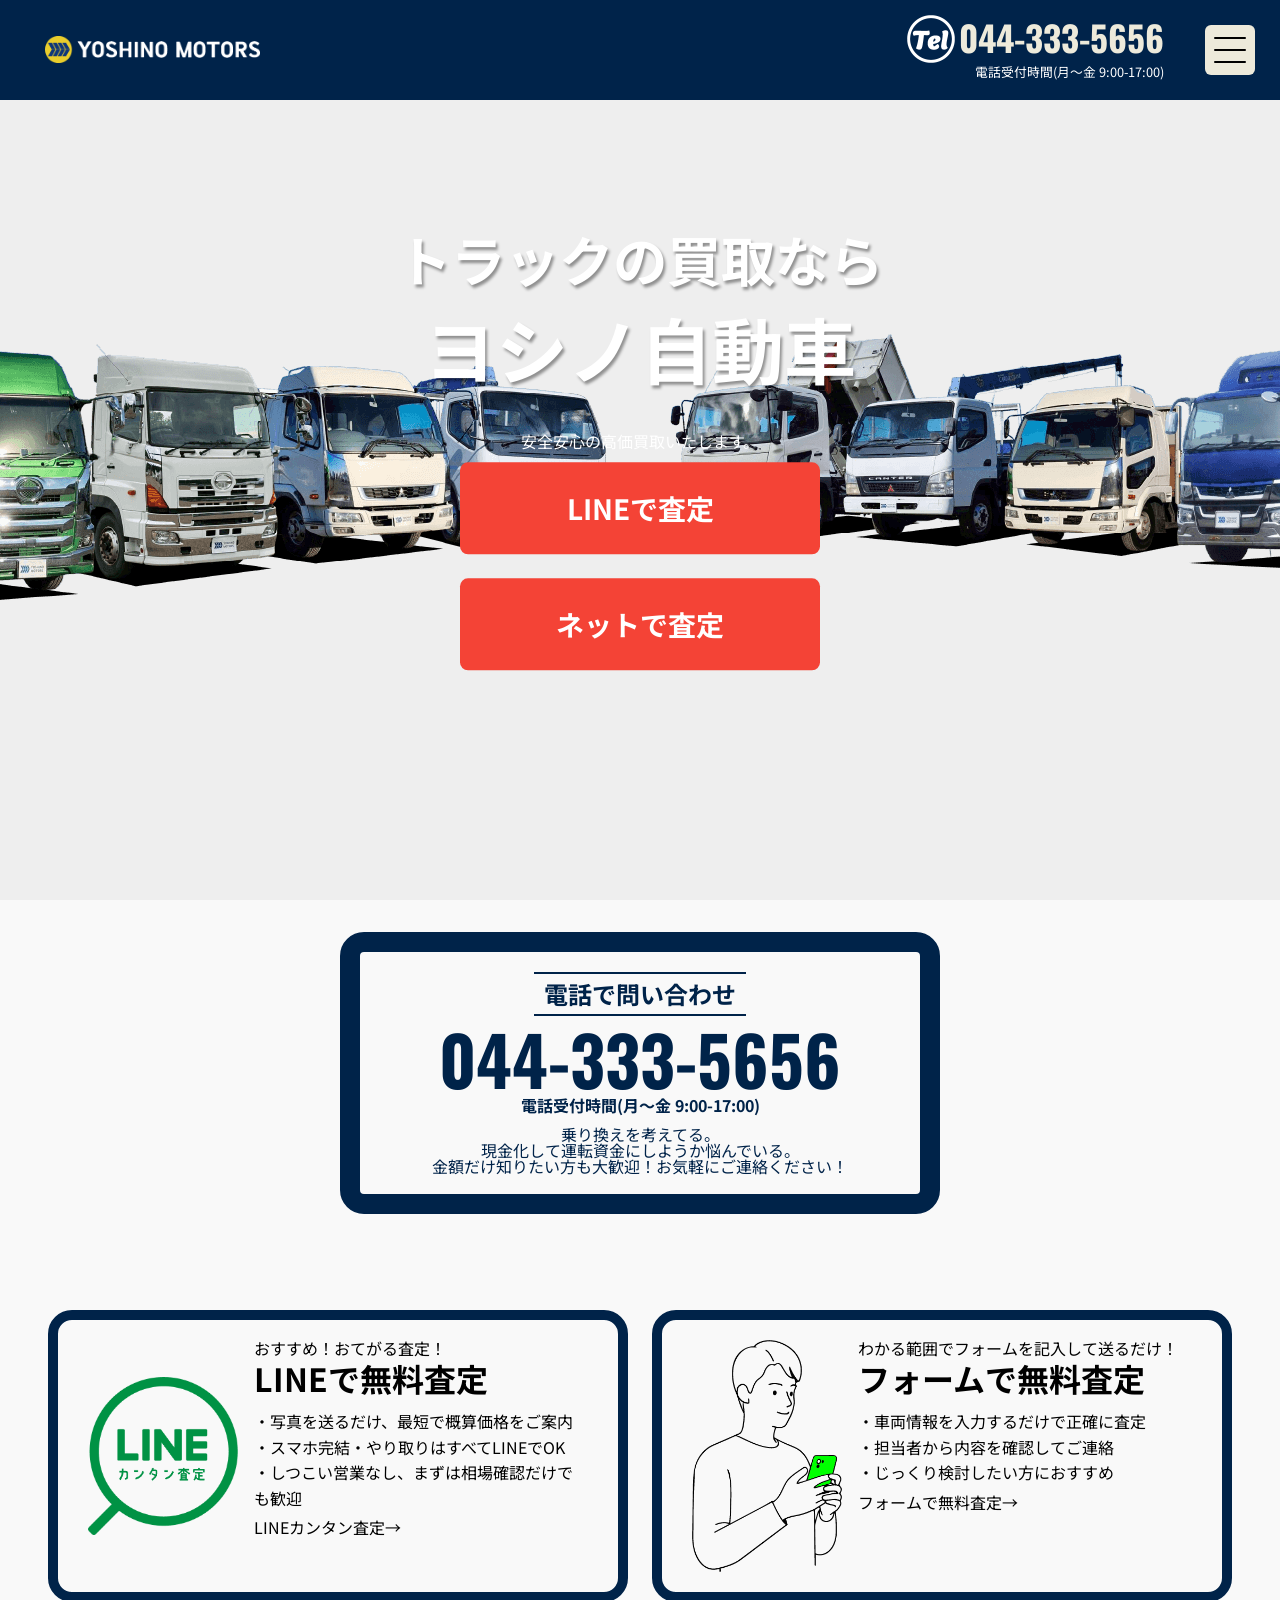
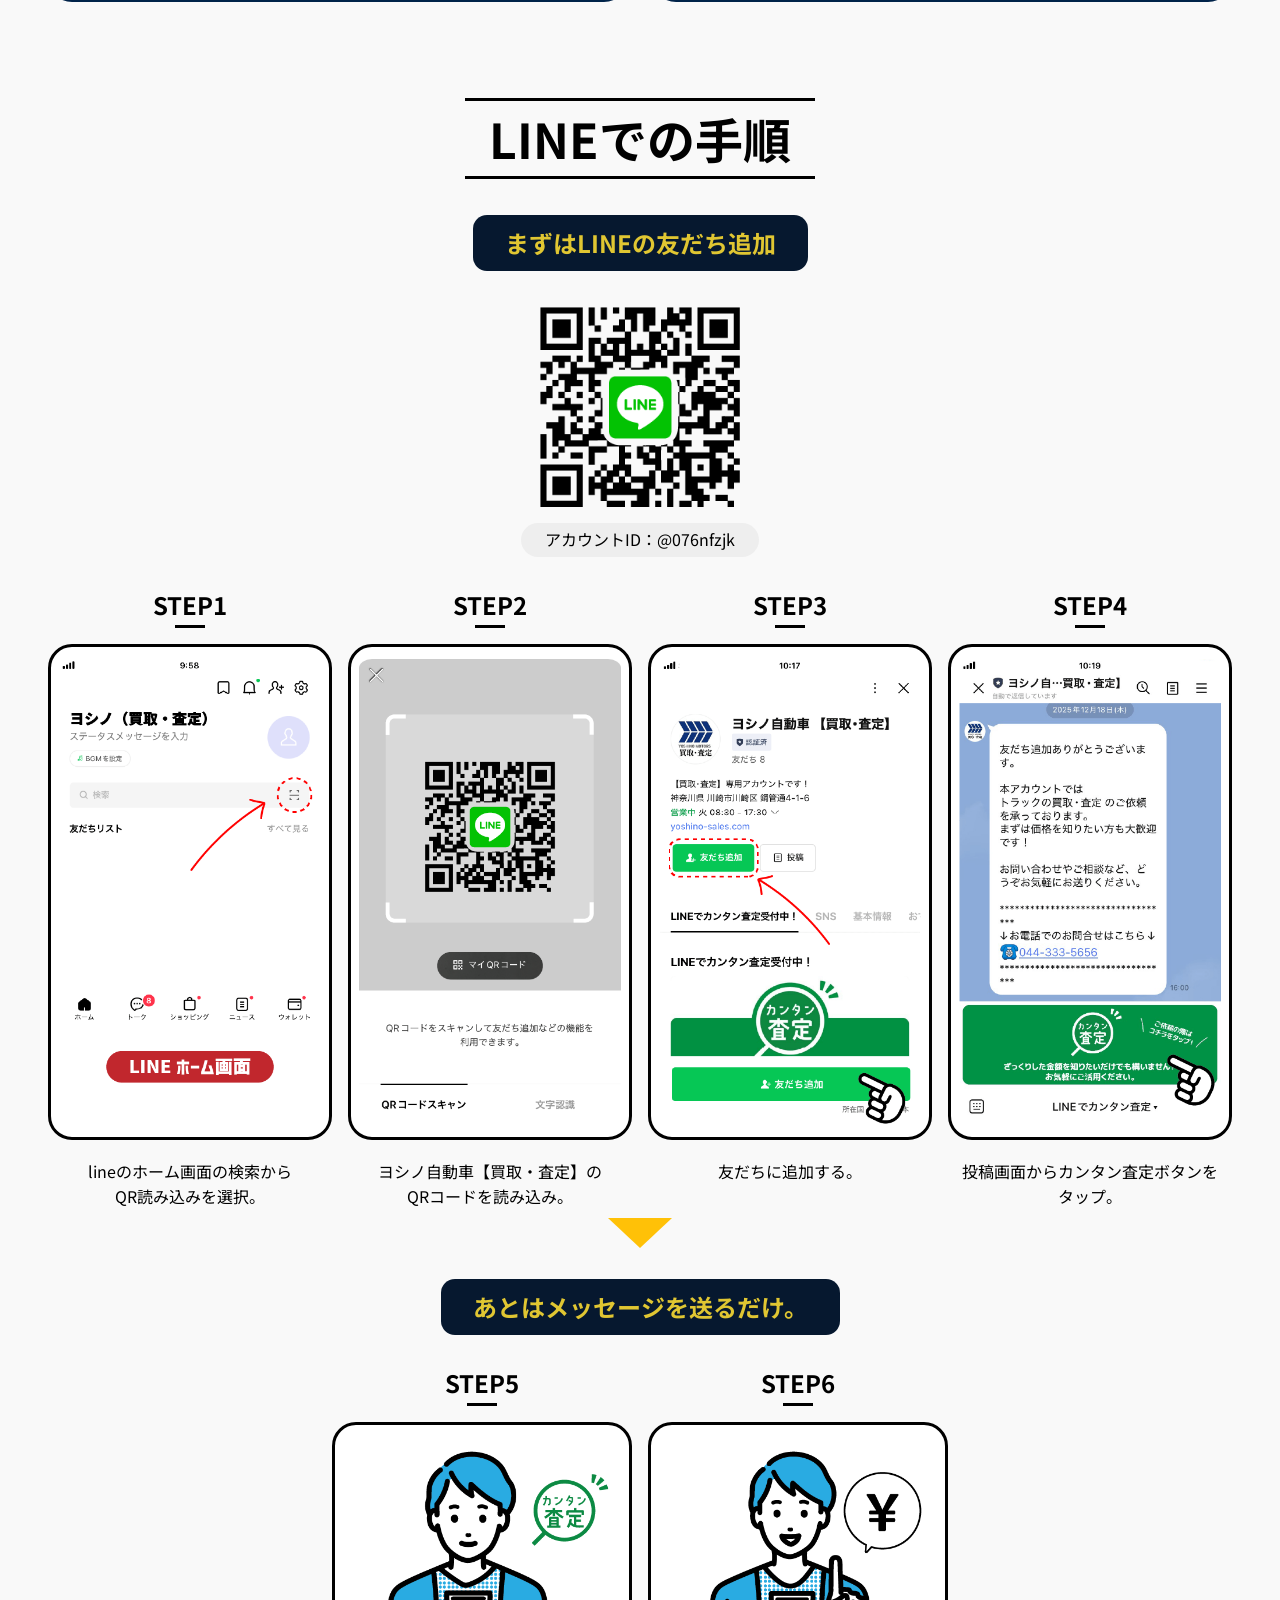
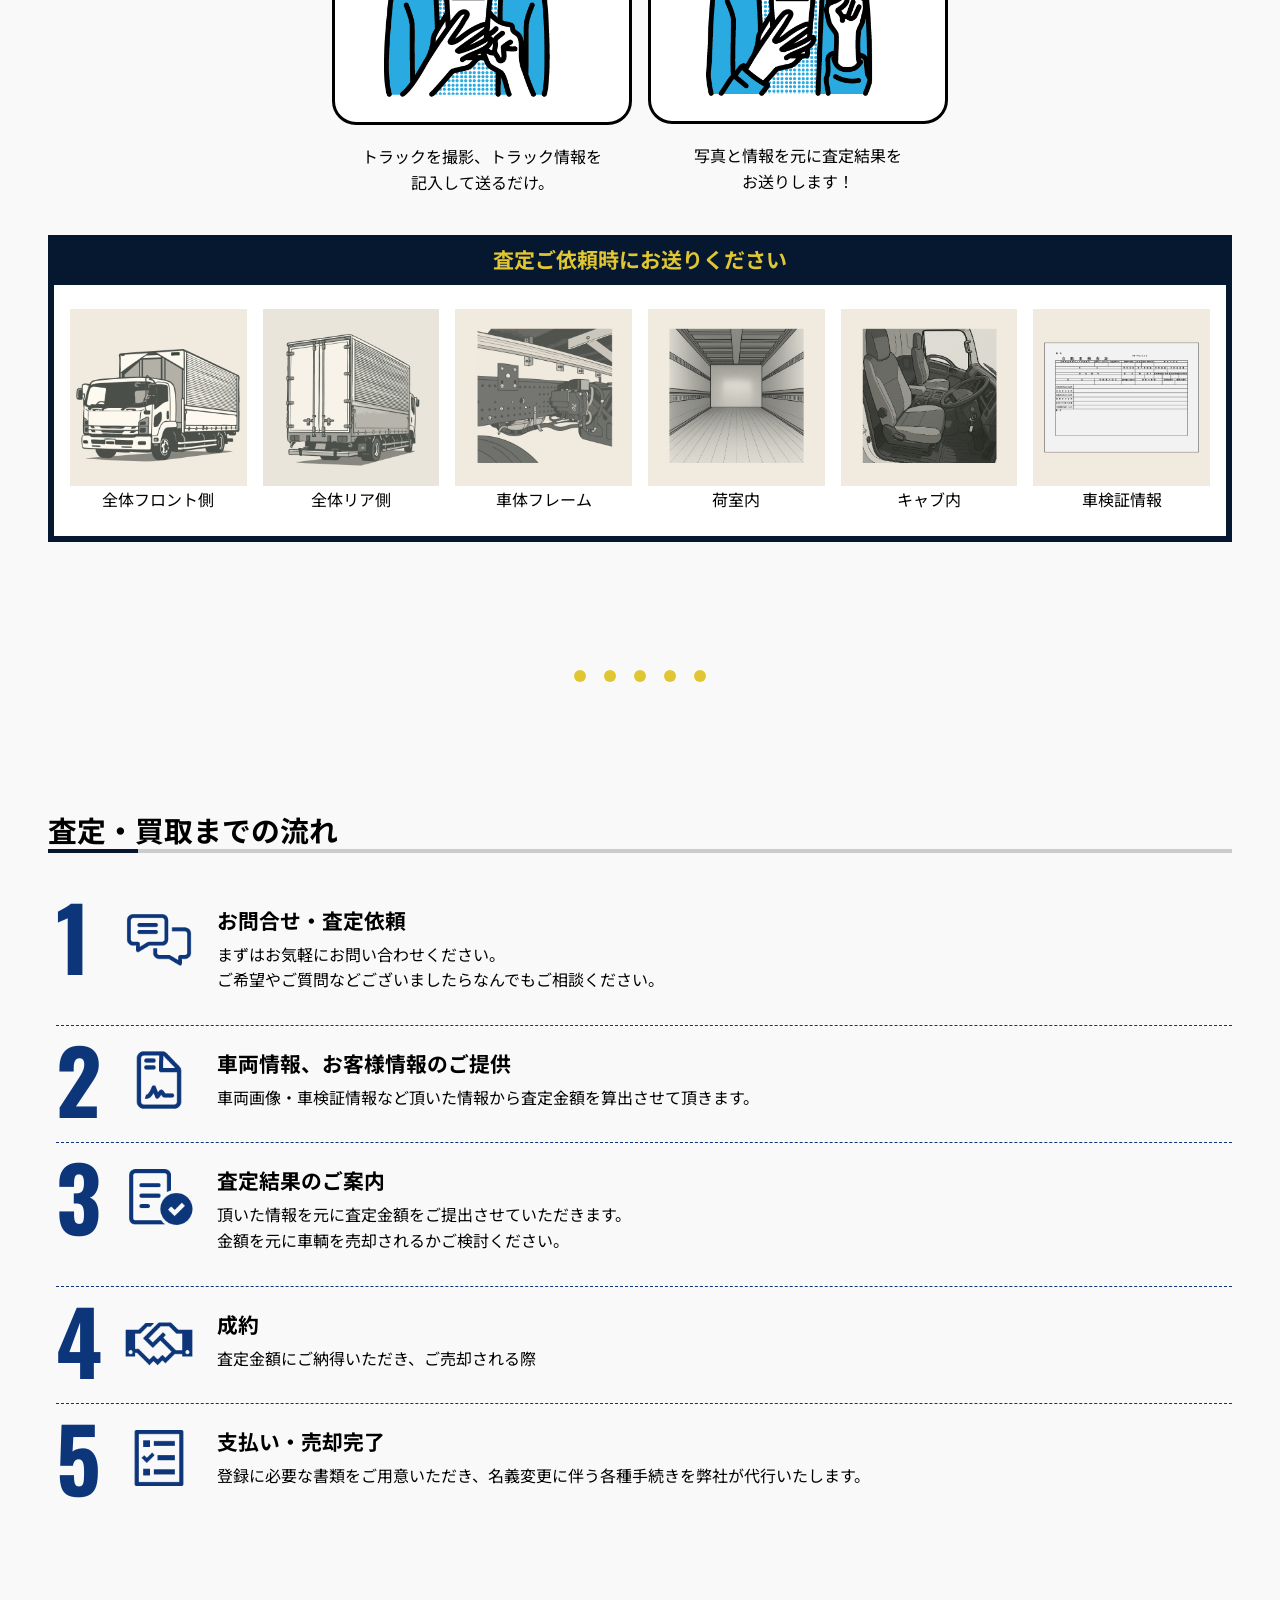
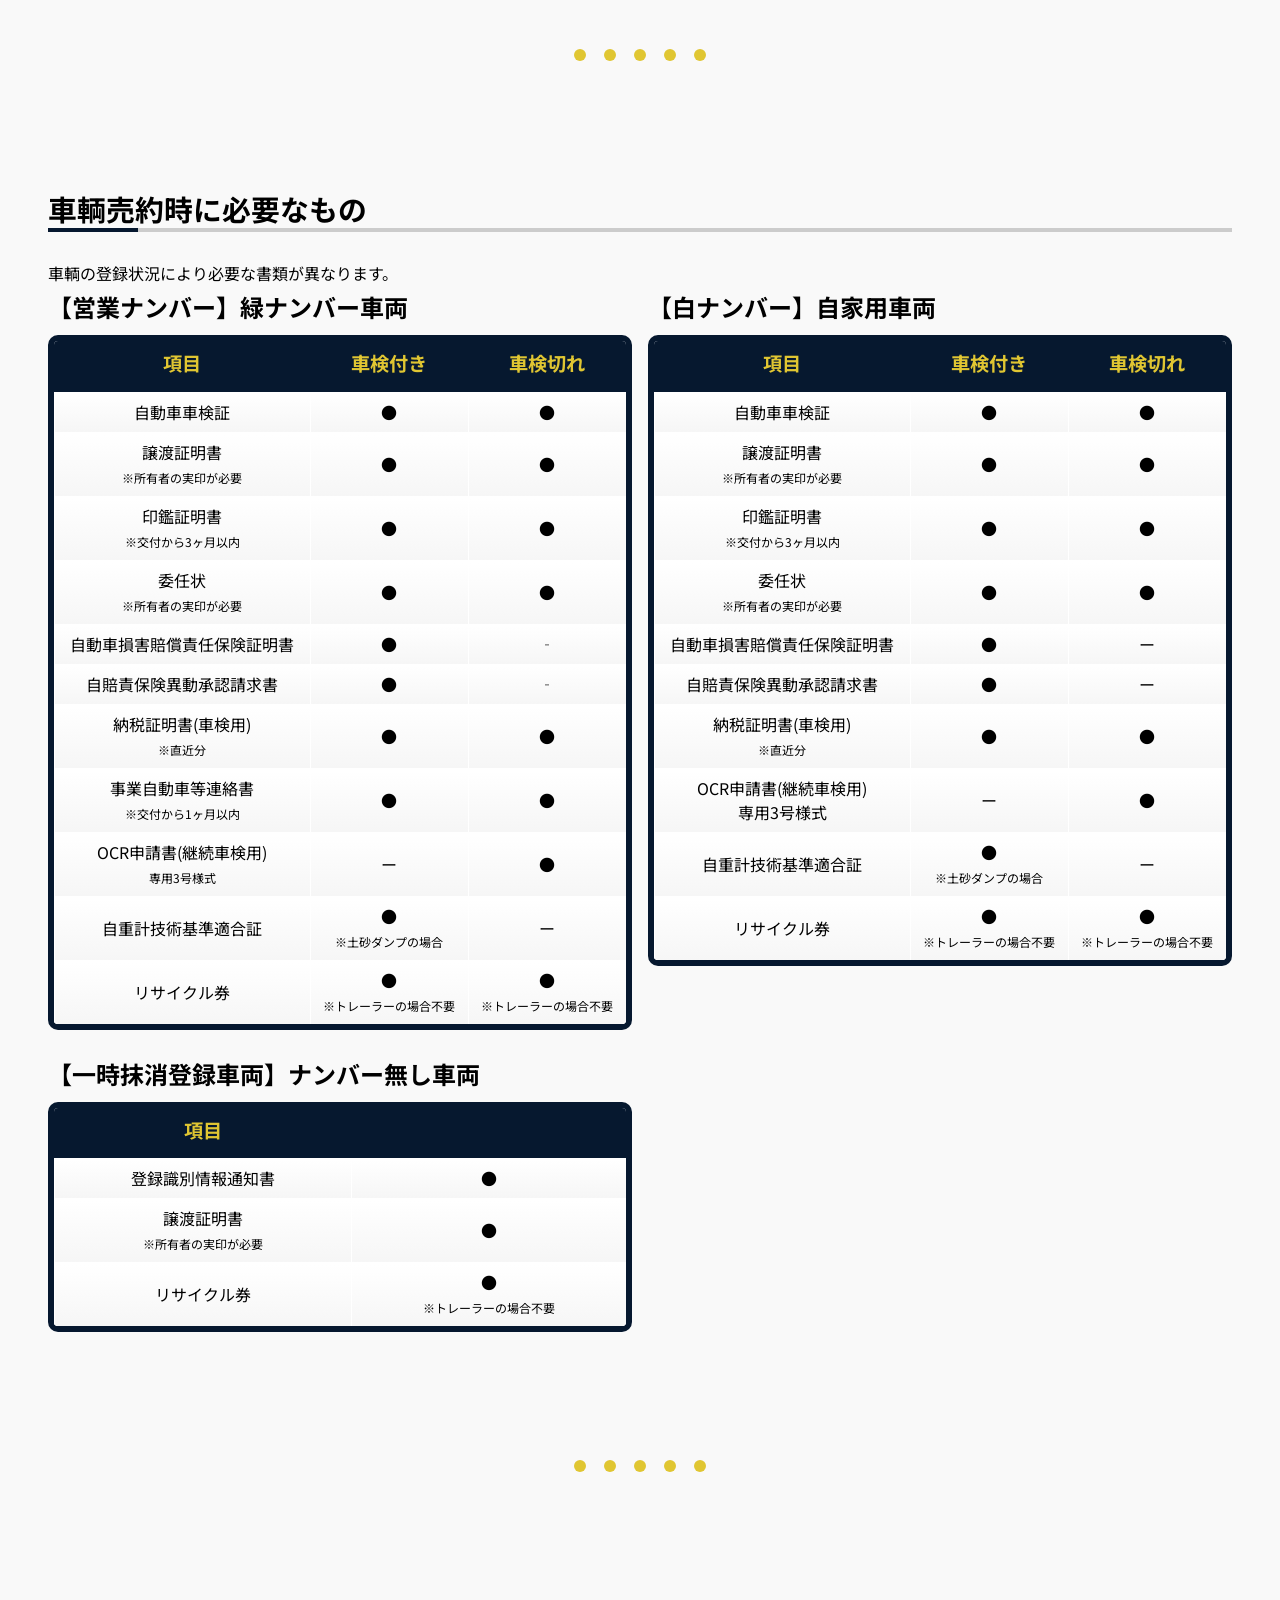
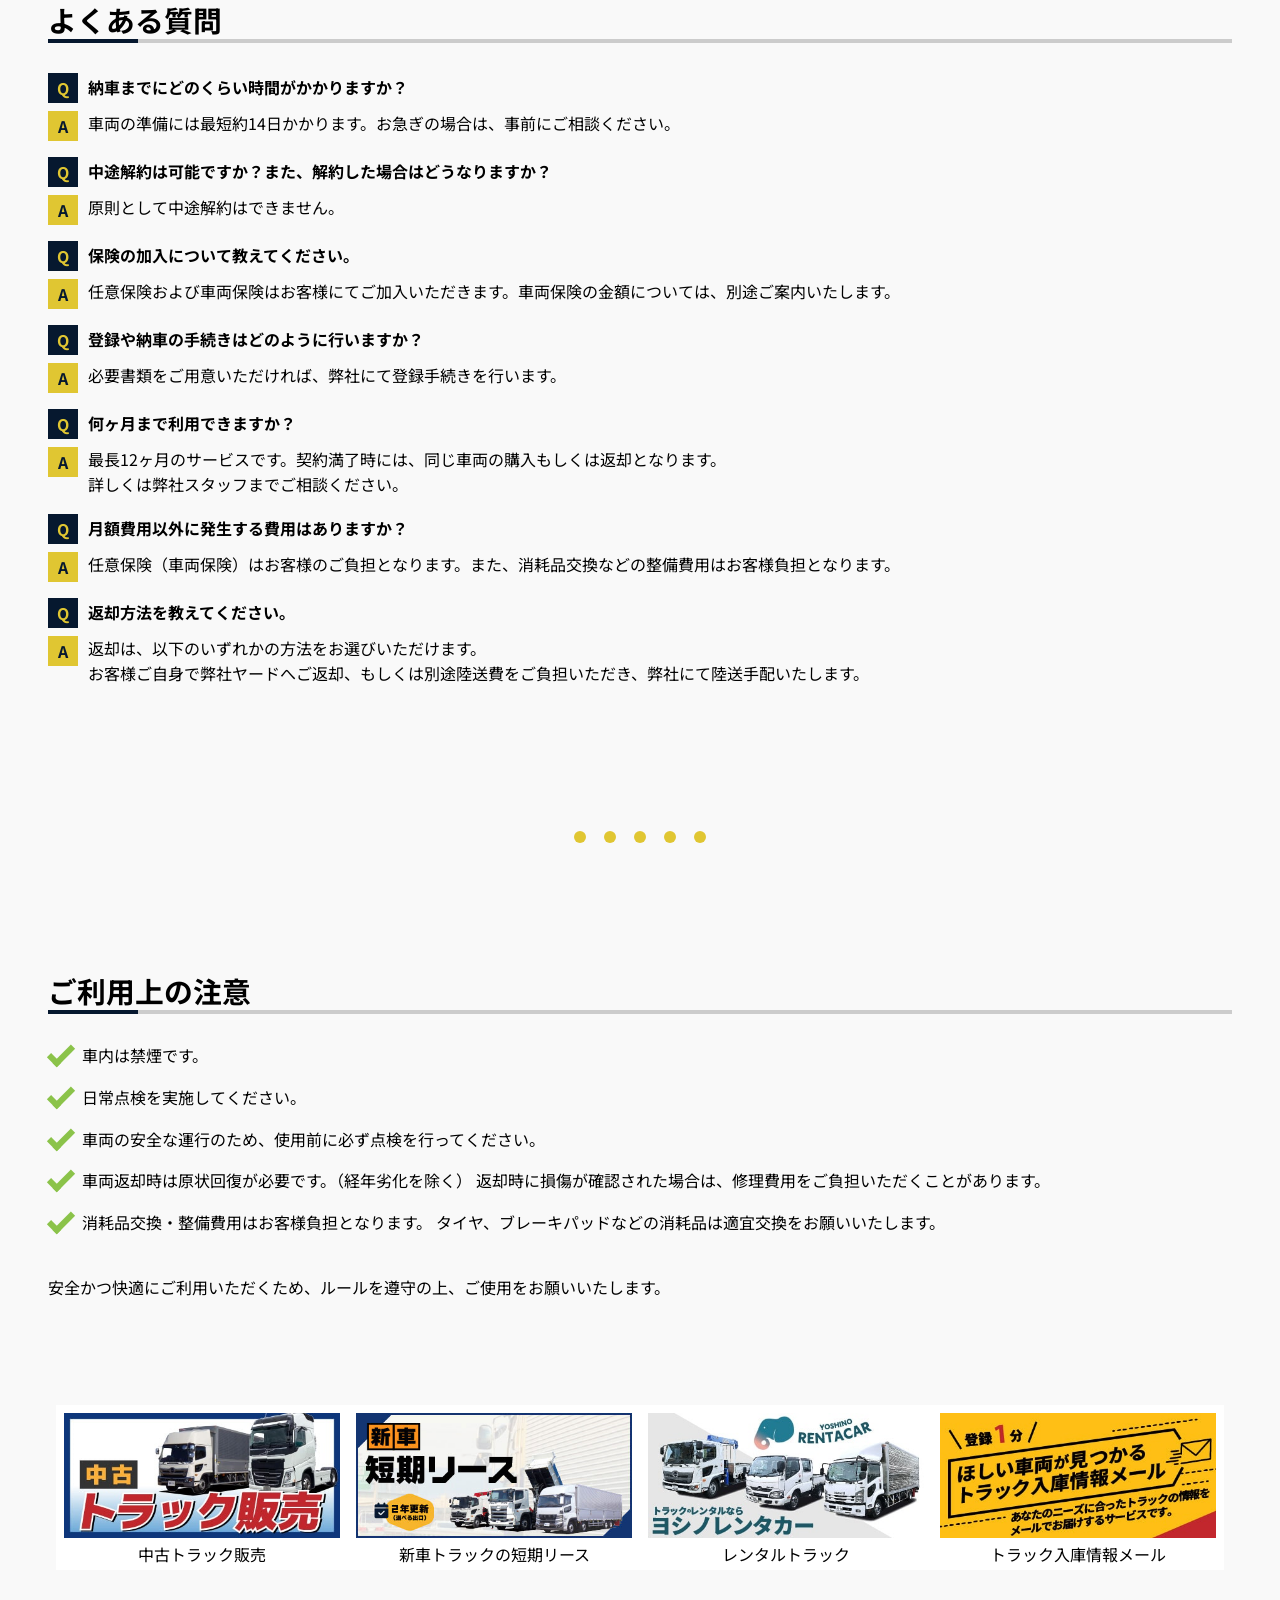
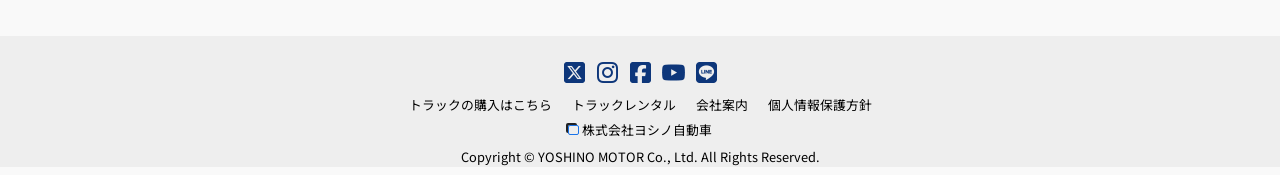
==== index.html @ f9c3adee "Add files via upload" ====
<!DOCTYPE html>
<html lang="ja">
<head>
  <meta charset="utf-8">
  <title>ヨシノ自動車の安心のトラック買取サービス|中古トラックならヨシノ自動車</title>
  <meta name="description" content="ヨシノ自動車のトラック高価買取サービス。お電話・Webフォームはもちろん、LINEからでも簡単無料査定いたします。">
  <meta name="author" content="株式会社ヨシノ自動車" />
  <meta property="og:image" content="./images/main-bg-op.png">
  <meta property="og:site_name" content="">
  <meta property="og:url" content="https://yoshino-sales.com/lp-kaitori/">
  <meta property="og:locale" content="ja_JP">
  <meta property="og:title" content="ヨシノ自動車の安心のトラック買取サービス|中古トラックならヨシノ自動車">
  <meta property="og:description" content="ヨシノ自動車のトラック高価買取サービス。お電話・Webフォームはもちろん、LINEからでも簡単無料査定いたします。">
  <meta property="og:type" content="website">
  <meta property="fb:app_id" content="1554036958260036">
  <meta name="twitter:card" content="summary">
  <meta name="twitter:site" content="@yoshino_motor">
  <meta name="format_detection" content="telephone=no">
  <meta name="viewport" content="width=device-width,initial-scale=1">
  <meta name="thumbnail" content="./images/main-bg-op.png">
  <link rel="preload" href="./images/main-bg-op.png" as="image" />
  <link rel="preload" href="./images/main-bg-op_spn.png" as="image" />
  <link rel="icon" href="favicon.ico" type="image/x-icon">
  <link rel="canonical" href="./images/main-bg-op.png">
  <link rel="stylesheet" href="./css/reset.css">
  <link rel="stylesheet" href="./css/style.css">
  <link rel="stylesheet" href="https://cdn.jsdelivr.net/npm/swiper@11/swiper-bundle.min.css" />
  <link rel="stylesheet" href="./css/swiper.css">
<script src="./js/clickaction.js"></script>
<style>
  @import url('https://fonts.googleapis.com/css2?family=Noto+Sans+JP:wght@100..900&family=Oswald:wght@200..700&display=swap');
</style>

<!-- Google Tag Manager (noscript) -->
<noscript><iframe src="https://www.googletagmanager.com/ns.html?id=GTM-WTZ77JP9"
height="0" width="0" style="display:none;visibility:hidden"></iframe></noscript>
<!-- End Google Tag Manager (noscript) -->

<script type="application/ld+json">
  {
    "@context":"http://schema.org",
    "@type":"WebSite",
    "url":"https://yoshino-sales.com/lp-kaitori",
    "name":"ヨシノ自動車のトラック高価買取サービス",
    "image":"https://yoshino-sale.com/lp-kaitori/images/main-bg-op.png",
    "description":"ヨシノ自動車のトラック高価買取サービス。お電話・Webフォームはもちろん、LINEからでも簡単無料査定いたします。",
    "mainEntityOfPage":{
      "@type":"WebPage",
      "@id":"https://yoshino-sales.com/lp-kaitori"
    },
    "inLanguage":"ja",
    "copyrightHolder":{
      "@context":"http://schema.org",
      "@type":"Corporation","name":"YOSHINO MOTOR Co., Ltd.",
      "legalName":"YOSHINO MOTOR Co., Ltd.",
      "logo":"https://www.yoshino-motor.co.jp/assets/images/202011/footer_logo.svg",
      "image":"https://www.yoshino-motor.co.jp/vision/images/alltrucks.png",
      "url":"https://www.yoshino-motor.co.jp/",
      "address":{
        "@type":"PostalAddress",
        "addressCountry":"JP",
        "postalCode":"210-0852",
        "addressRegion":"神奈川県",
        "addressLocality":"川崎市",
        "streetAddress":"川崎区鋼管通4-1-6"
      },
      "telephone":"+81-44-333-5656"
    }
  }
</script>
<!-- Google tag (gtag.js) -->
<script async src="https://www.googletagmanager.com/gtag/js?id=G-MP934B11TN"></script>
<script>
  window.dataLayer = window.dataLayer || [];
  function gtag(){dataLayer.push(arguments);}
  gtag('js', new Date());

  gtag('config', 'G-MP934B11TN');
  gtag('config', 'UA-17662185-2');
</script></head>
<body>
<!-- Google Tag Manager -->
<script>(function(w,d,s,l,i){w[l]=w[l]||[];w[l].push({'gtm.start':
new Date().getTime(),event:'gtm.js'});var f=d.getElementsByTagName(s)[0],
j=d.createElement(s),dl=l!='dataLayer'?'&l='+l:'';j.async=true;j.src=
'https://www.googletagmanager.com/gtm.js?id='+i+dl;f.parentNode.insertBefore(j,f);
})(window,document,'script','dataLayer','GTM-WTZ77JP9');</script>
<!-- End Google Tag Manager -->
<div class="gototop">
  <a href="#" id="topButton"><i></i>TOPへ</a>
</div>
<script>
    const topButton = document.getElementById("topButton");

    window.onscroll = function() {
        if (document.body.scrollTop > 300 || document.documentElement.scrollTop > 300) {
            topButton.style.display = "block";
        } else {
            topButton.style.display = "none";
        }
    };

    topButton.onclick = function(event) {
        event.preventDefault();
        window.scrollTo({ top: 0, behavior: 'smooth' });
    };
</script>
</head>
<body>
<div class="gototop">
  <a href="#" id="topButton"><i></i>TOPへ</a>
</div>

  <header>
    <div class="header-container">
      <div class="header-logo">
        <a href="index.php"><img src="./images/logo_fff_moon.png" alt="ヨシノ自動車の安心のトラック買取サービス" width="520" height="63"></a>
      </div>
      <ul class="global-nav">
        <li class="global-nav-tel"><a href="tel:0443335656">044-333-5656</a><div><span>電話受付時間</span><span>(月～金 9:00-17:00)</span></div></li>
      </ul>
    </div>
    <div class="spn-hum"><span></span><span></span><span></span></div>
    <div class="spn-header-nav">
      <div class="spn-nav-container">
        <div class="py-2 spn-nav-tel">
          <a href="tel:0443335656">044-333-5656</a>
          <span>電話受付時間 月～金 9:00-17:00</span>
          <span>お気軽にお問合せください。</span>
        </div>
        <div class="tri-btn"><a href="#line-satei" class="cls-btn2">LINEで査定 →</a></div>
        <div class="tri-btn"><a href="#net-satei" class="cls-btn2">ネットで査定 →</a></div>
        <p>ヘルプ</p>
        <ul class="nav-details">
          <li><a href="#howto" class="cls-btn"><i class="icon-spn-nav-howto"></i>LINE査定の解説</a></li>
          <li><a href="#document" class="cls-btn"><i class="icon-spn-nav-document"></i>売却時に必要な書類</a></li>
          <li><a href="#faq" class=""><i class="icon-spn-nav-faq"></i>よくある質問</a></li>
          <li><a href="#announce" class="cls-btn"><i class="icon-spn-nav-announce"></i>利用上の注意</a></li>
        </ul>
        <div class="nav-list"><a href="https://yoshino-sales.com/lp-lease/?utm_source=kaitori-content" target="_blank">新車トラックの短期リースはこちら</a></div>
        <div class="nav-list"><a href="https://yoshino-sales.com/lp-used-lease/?utm_source=kaitori-content" target="_blank">中古トラックの短期リースはこちら</a></div>
        <div class="nav-list"><a href="https://yoshino-sales.com/?utm_source=kaitori-content" target="_blank">トラックの購入はこちら</a></div>
        <div class="nav-list"><a href="https://yoshino-rentacar.net/?utm_source=kaitori-content" target="_blank">トラックレンタル</a></div>
        <div class="nav-list"><a href="https://yoshino-sales.com/company/?utm_source=kaitori-content" target="_blank">会社案内</a></div>
        <div class="nav-list"><a href="https://yoshino-sales.com/privacy/?utm_source=kaitori-content" target="_blank">個人情報保護方針</a></div>
        <div class="nav-list"><a href="https://yoshino-motor.co.jp/?utm_source=kaitori-content" target="_blank">株式会社ヨシノ自動車</a></div>
      </div>
    </div>
    <div class="header-nav-clear"></div>
  </header>
  <main>
    <section class="main-banner spn-pt50 mb-0">
      <div class="main-message">
        <h1><span>トラックの買取なら</span><br><span>ヨシノ自動車</span></h1>
        <p class="text-center m-auto wb-autophrase">
          安全安心の高価買取いたします。
        </p>
        <div class="satei-btns">
          <a href="https://page.line.me/fwg4920c" target="_blank">LINEで査定</a>
          <a href="" target="_blank">ネットで査定</a>
        </div>
      </div>
    </section>
    <section class="px-1 py-3 js-scrollIn maxw-1200">
      <div class="tel-message">
        <h2>電話で問い合わせ</h2>
        <a href="tel:0443335656">044-333-5656</a>
        <p><strong>電話受付時間(月～金 9:00-17:00)</strong></p>
        <ul>
          <li>乗り換えを考えてる。</li>
          <li>現金化して運転資金にしようか悩んでいる。</li>
          <li>金額だけ知りたい方も大歓迎！お気軽にご連絡ください！</li>
        </div>
      </div>
    </section>
    <section class="satei-type px-1 py-3 js-scrollIn maxw-1200">
      <div class="line-inquiry">
        <img src="images/line-satei.png" alt="LINEでの無料査定はこちら→" width="" height="">
        <div class="inquiry-txt">
          <span>おすすめ！おてがる査定！</span>
          <h2>LINEで無料査定</h2>
          <p>
            ・写真を送るだけ、最短で概算価格をご案内<br>
            ・スマホ完結・やり取りはすべてLINEでOK<br>
            ・しつこい営業なし、まずは相場確認だけでも歓迎
          </p>
          <a href="https://line.me/ti/p/@076nfzjk">LINEカンタン査定<span>→</span></a>
        </div>
      </div>
      <div class="form-inquiry">
        <img src="images/form-inquiry.png" alt="フォームでの無料査定はこちら→" width="" height="">
        <div class="inquiry-txt">
          <span>わかる範囲でフォームを記入して送るだけ！</span>
          <h2>フォームで無料査定</h2>
          <p>
            ・車両情報を入力するだけで正確に査定<br>
            ・担当者から内容を確認してご連絡<br>
            ・じっくり検討したい方におすすめ
          </p>
          <a href="#form-inquiry">フォームで無料査定<span>→</span></a>
      </div>
    </section>
    <section class="line-step px-1 py-3 js-scrollIn maxw-1200">
      <h2>LINEでの手順</h2>
      <h3>まずはLINEの友だち追加</h3>
      <img class="line-qr" src="images/line-qr.png" alt="lineのQRコード" width="261" height="261">
      <p class="line-id">アカウントID：@076nfzjk</p>
      <ul class="first-step">
        <li>
          <h4>STEP1</h4>
          <img src="images/line-regist01.png" alt="lineのホーム画面の検索からQR読み込みを選択" width="450" height="800">
          <p>lineのホーム画面の検索からQR読み込みを選択。</p>
        </li>
        <li>
          <h4>STEP2</h4>
          <img src="images/line-regist02.png" alt="ヨシノ自動車【買取・査定】のQRコードを読み込み" width="450" height="800">
          <p>ヨシノ自動車【買取・査定】のQRコードを読み込み。</p>
        </li>
        <li>
          <h4>STEP3</h4>
          <img src="images/line-regist03.png" alt="友だちに追加する" width="450" height="800">
          <p>友だちに追加する。</p>
        </li>
        <li>
          <h4>STEP4</h4>
          <img src="images/line-regist04.png" alt="投稿画面からカンタン査定ボタンをタップ" width="450" height="800">
          <p>投稿画面からカンタン査定ボタンをタップ。</p>
        </li>
      </ul>
      <div class="down-arrow"><span></span></div>
      <h3>あとはメッセージを送るだけ。</h3>
      <ul class="second-step">
        <li>
          <h4>STEP5</h4>
          <img src="images/line-satei02.png" alt="トラックを撮影、トラック情報を記入して送るだけ" width="483" height="475">
          <p>トラックを撮影、トラック情報を記入して送るだけ。</p>
        </li>
        <li>
          <h4>STEP6</h4>
          <img src="images/line-satei03.png" alt="写真と情報を元に査定結果をお送りします！" width="484" height="475">
          <p>写真と情報を元に査定結果をお送りします！</p>
        </li>
      </ul>
      <div class="line-photo">
        <p>査定ご依頼時にお送りください</p>
        <ul>
          <li>
            <img src="images/satei-01.png" alt="全体フロント側" width="1080px" height="1080px">
            <p>全体フロント側</p>
          </li>
          <li>
            <img src="images/satei-02.png" alt="全体リア側" width="1080px" height="1080px">
            <p>全体リア側</p>
          </li>
          <li>
            <img src="images/satei-03.png" alt="車体フレーム" width="1080px" height="1080px">
            <p>車体フレーム</p>
          </li>
          <li>
            <img src="images/satei-04.png" alt="荷室内" width="1080px" height="1080px">
            <p>荷室内</p>
          </li>
          <li>
            <img src="images/satei-05.png" alt="キャブ内" width="1080px" height="1080px">
            <p>キャブ内</p>
          </li>
          <li>
            <img src="images/satei-06.png" alt="車検証情報" width="1080px" height="1080px">
            <p>車検証情報</p>
          </li>
        </ul>
      </div>
    </section>
    <div class="spacer"></div>
    <section class="service-howto px-1 py-3 js-scrollIn maxw-1200" id="howto">
      <h2 class="border-b">査定・買取までの流れ</h2>
      <ol>
        <li>
          <i class="icon-flow01"></i>
          <div>
            <h3>お問合せ・査定依頼</h3>
            <p>
              まずはお気軽にお問い合わせください。<br>
              ご希望やご質問などございましたらなんでもご相談ください。
            </p>
          </div>
        </li>
        <li>
          <i class="icon-flow02"></i>
          <div>
            <h3>車両情報、お客様情報のご提供</h3>
             <p>
               車両画像・車検証情報など頂いた情報から査定金額を算出させて頂きます。
             </p>
           </div>
         </li>
        <li>
          <i class="icon-flow03"></i>
          <div>
            <h3>査定結果のご案内</h3>
            <p>
              頂いた情報を元に査定金額をご提出させていただきます。<br>
              金額を元に車輌を売却されるかご検討ください。
            </p>
          </div>
        </li>
        <li>
          <i class="icon-flow04"></i>
          <div>
            <h3>成約</h3>
            <p>
              査定金額にご納得いただき、ご売却される際
            </p>
          </div>
        </li>
        <li>
          <i class="icon-flow05"></i>
          <div>
            <h3>支払い・売却完了</h3>
            <p>
              登録に必要な書類をご用意いただき、名義変更に伴う各種手続きを弊社が代行いたします。
            </p>
          </div>
        </li>
      </ol>
    </section>
    <div class="spacer"></div>
    <section class="service-document px-1 py-3 js-scrollIn maxw-1200" id="document">
      <h2 class="border-b">車輌売約時に必要なもの</h2>
      <p>車輌の登録状況により必要な書類が異なります。</p>
      <div class="document-list">
        <div>
          <h3>【営業ナンバー】緑ナンバー車両</h3>
          <table>
            <thead>
              <tr>
                <th>項目</th>
                <th>車検付き</th>
                <th>車検切れ</th>
              </tr>
            </thead>
            <tbody>
              <tr>
                <td>自動車車検証</td>
                <td>●</td>
                <td>●</td>
              </tr>
              <tr>
                <td>譲渡証明書<br><span>※所有者の実印が必要</span></td>
                <td>●</td>
                <td>●</td>
              </tr>
              <tr>
                <td>印鑑証明書<br><span>※交付から3ヶ月以内</span></td>
                <td>●</td>
                <td>●</td>
              </tr>
              <tr>
                <td>委任状<br><span>※所有者の実印が必要</span></td>
                <td>●</td>
                <td>●</td>
              </tr>
              <tr>
                <td>自動車損害賠償責任保険証明書</td>
                <td>●</td>
                <td>‐</td>
              </tr>
              <tr>
                <td>自賠責保険異動承認請求書</td>
                <td>●</td>
                <td>‐</td>
              </tr>
              <tr>
                <td>納税証明書(車検用)<br><span><span>※直近分</span></td>
                <td>●</td>
                <td>●</td>
              </tr>
              <tr>
                <td>事業自動車等連絡書<br><span>※交付から1ヶ月以内</span></td>
                <td>●</td>
                <td>●</td>
              </tr>
              <tr>
                <td>OCR申請書(継続車検用)<br><span>専用3号様式</span></td>
                <td>ー</td>
                <td>●</td>
              </tr>
              <tr>
                <td>自重計技術基準適合証</td>
                <td>●<br><span>※土砂ダンプの場合</span></td>
                <td>ー</td>
              </tr>
              <tr>
                <td>リサイクル券</td>
                <td>●<br><span>※トレーラーの場合不要</span></td>
                <td>●<br><span>※トレーラーの場合不要</span></td>
              </tr>
            </tbody>
          </table>
        </div>
        <div>
          <h3>【白ナンバー】自家用車両</h3>
          <table>
            <thead>
              <tr>
                <th>項目</th>
                <th>車検付き</th>
                <th>車検切れ</th>
              </tr>
            </thead>
            <tbody>
              <tr>
                <td>自動車車検証</td>
                <td>●</td>
                <td>●</td>
              </tr>
              <tr>
                <td>譲渡証明書<br><span>※所有者の実印が必要</span></td>
                <td>●</td>
                <td>●</td>
              </tr>
              <tr>
                <td>印鑑証明書<br><span>※交付から3ヶ月以内</span></td>
                <td>●</td>
                <td>●</td>
              </tr>
              <tr>
                <td>委任状<br><span>※所有者の実印が必要</span></td>
                <td>●</td>
                <td>●</td>
              </tr>
              <tr>
                <td>自動車損害賠償責任保険証明書</td>
                <td>●</td>
                <td>ー</td>
              </tr>
              <tr>
                <td>自賠責保険異動承認請求書</td>
                <td>●</td>
                <td>ー</td>
              </tr>
              <tr>
                <td>納税証明書(車検用)<br><span>※直近分</span></td>
                <td>●</td>
                <td>●</td>
              </tr>
              <tr>
                <td>OCR申請書(継続車検用)<br>専用3号様式</td>
                <td>ー</td>
                <td>●</td>
              </tr>
              <tr>
                <td>自重計技術基準適合証</td>
                <td>●<br><span>※土砂ダンプの場合</span></td>
                <td>ー</td>
              </tr>
              <tr>
                <td>リサイクル券</td>
                <td>●<br><span>※トレーラーの場合不要</span></td>
                <td>●<br><span>※トレーラーの場合不要</span></td>
              </tr>
            </tbody>
          </table>
        </div>
        <div>
          <h3>【一時抹消登録車両】ナンバー無し車両</h3>
          <table>
            <thead>
              <tr>
                <th>項目</th>
                <th></th>
              </tr>
            </thead>
            <tbody>
              <tr>
                <td>登録識別情報通知書</td>
                <td>●</td>
              </tr>
              <tr>
                <td>譲渡証明書<br><span>※所有者の実印が必要</span></td>
                <td>●</td>
              </tr>
              <tr>
                <td>リサイクル券</td>
                <td>●<br><span>※トレーラーの場合不要</span></td>
              </tr>
            </tbody>
          </table>
        </div>
      </div>
    </section>
    <div class="spacer"></div>
    <section class="service-faq px-1 py-3 js-scrollIn maxw-1200" id="faq">
      <h2 class="border-b">よくある質問</h2>
      <dl>
        <dt>納車までにどのくらい時間がかかりますか？</dt>
        <dd>車両の準備には最短約14日かかります。お急ぎの場合は、事前にご相談ください。</dd>
        <dt>中途解約は可能ですか？また、解約した場合はどうなりますか？</dt>
        <dd>原則として中途解約はできません。</dd>
        <dt>保険の加入について教えてください。</dt>
        <dd>任意保険および車両保険はお客様にてご加入いただきます。車両保険の金額については、別途ご案内いたします。</dd>
        <dt>登録や納車の手続きはどのように行いますか？</dt>
        <dd>必要書類をご用意いただければ、弊社にて登録手続きを行います。</dd>
        <dt>何ヶ月まで利用できますか？</dt>
        <dd>
          最長12ヶ月のサービスです。契約満了時には、同じ車両の購入もしくは返却となります。<br>
          詳しくは弊社スタッフまでご相談ください。</dd>
        <dt>月額費用以外に発生する費用はありますか？</dt>
        <dd>任意保険（車両保険）はお客様のご負担となります。また、消耗品交換などの整備費用はお客様負担となります。</dd>
        <dt>返却方法を教えてください。</dt>
        <dd>
          返却は、以下のいずれかの方法をお選びいただけます。<br>
          お客様ご自身で弊社ヤードへご返却、もしくは別途陸送費をご負担いただき、弊社にて陸送手配いたします。</dd>
      </dl>
    </section>
    <div class="spacer"></div>
    <section class="service-announce px-1 py-3 js-scrollIn maxw-1200" id="announce">
      <h2 class="border-b">ご利用上の注意</h2>
      <ul>
        <li>車内は禁煙です。</li>
        <li>日常点検を実施してください。</li>
        <li>車両の安全な運行のため、使用前に必ず点検を行ってください。</li>
        <li>車両返却時は原状回復が必要です。（経年劣化を除く） 返却時に損傷が確認された場合は、修理費用をご負担いただくことがあります。</li>
        <li>消耗品交換・整備費用はお客様負担となります。 タイヤ、ブレーキパッドなどの消耗品は適宜交換をお願いいたします。</li>
      </ul>
      <p class="mt-5">安全かつ快適にご利用いただくため、ルールを遵守の上、ご使用をお願いいたします。</p>
    </section>
    <section class="other-content px-2 pb-2 maxw-1200">
      <div class="swiper slider">
        <div class="swiper-wrapper">
          <div class="swiper-slide">
            <a href="https://yoshino-sales.com/?utm_source=lease-used-content" target="_blank">
              <picture>
                <source srcset="./images/banner/sales-banner_spn.jpg" media="(max-width: 768px)" type="image/jpg" width="850" height="400">
                <source srcset="./images/banner/sales-banner.jpg" type="image/jpg" width="440" height="200">
                <img src="./images/banner/sales-banner.jpg" alt="中古トラック販売・買取はこちら" width="440" height="200">
              </picture>
              <span>中古トラック販売</span>
            </a>
          </div>
          <div class="swiper-slide">
            <a href="https://yoshino-sales.com/lp-lease/?utm_source=lease-used-content" target="_blank">
              <picture>
                <source srcset="./images/banner/new-lease-banner_spn.jpg" media="(max-width: 768px)" type="image/jpg" width="850" height="400">
                <source srcset="./images/banner/new-lease-banner.jpg" type="image/jpg" width="440" height="200">
                <img src="./images/banner/new-lease-banner.jpg" alt="短期間のトラックレンタルはこちら" width="440" height="200">
              </picture>
              <span>新車トラックの短期リース</span>
            </a>
          </div>
          <div class="swiper-slide">
            <a href="https://yoshino-rentacar.net/?utm_source=lease-used-content" target="_blank">
              <picture>
                <source srcset="./images/banner/rental-banner_spn.jpg" media="(max-width: 768px)" type="image/jpg" width="850" height="400">
                <source srcset="./images/banner/rental-banner.jpg" type="image/jpg" width="440" height="200">
                <img src="./images/banner/rental-banner.jpg" alt="短期間のトラックレンタルはこちら" width="440" height="200">
              </picture>
              <span>レンタルトラック</span>
            </a>
          </div>
          <div class="swiper-slide">
            <a href="https://yoshino-sales.com/lp-yoshino-truckmail/?utm_source=lease-used-content" target="_blank">
              <picture>
                <source srcset="./images/banner/dm-banner_spn.jpg" media="(max-width: 768px)" type="image/jpg" width="850" height="400">
                <source srcset="./images/banner/dm-banner.jpg" type="image/jpg" width="440" height="200">
                <img src="./images/banner/dm-banner.jpg" alt="ほしい車両が見つかるトラック入庫情報メール" width="440" height="200">
              </picture>
              <span>トラック入庫情報メール</span>
            </a>
          </div>
        </div>
        <div class="swiper-pagination"></div>
        <div class="swiper-button-next"></div>
        <div class="swiper-button-prev"></div>
      </div>
    </section>
  </main>
  <footer>
    <div class="footer-sns">
      <a href="https://x.com/yoshino_motor" target="_blank"><i class="footer-icon-x"></i></a>
      <a href="https://www.instagram.com/yoshinomotor/" target="_blank"><i class="footer-icon-instagram"></i></a>
      <a href="https://www.facebook.com/volvotruck.yoshino/" target="_blank"><i class="footer-icon-facebook"></i></a>
      <a href="https://www.youtube.com/@fastelefant-ch" target="_blank"><i class="footer-icon-youtube"></i></a>
      <a href="https://page.line.me/fwg4920c" target="_blank"><i class="footer-icon-line"></i></a>
    </div>
    <div class="footer-bottom">
      <ul class="footer-nav">
        <li class="footer-nav-list"><a href="https://yoshino-sales.com/?utm_source=lease-used-content" target="_blank">トラックの購入はこちら</a></li>
        <li class="footer-nav-list"><a href="https://yoshino-rentacar.net/?utm_source=lease-used-content" target="_blank">トラックレンタル</a></li>
        <li class="footer-nav-list"><a href="https://yoshino-sales.com/company/?utm_source=lease-used-content" target="_blank">会社案内</a></li>
        <li class="footer-nav-list"><a href="https://yoshino-sales.com/privacy/?utm_source=lease-used-content" target="_blank">個人情報保護方針</a></li>
      </ul>
      <ul class="footer-nav">
        <li class="footer-nav-list icon-corporate"><a href="https://yoshino-motor.co.jp/?utm_source=lease-used-content" target="_blank">株式会社ヨシノ自動車</a></li>
      </ul>
         <p>
        Copyright &copy; YOSHINO MOTOR Co., Ltd. All Rights Reserved.
      </p>
    </div>
  </footer>
<script src="https://cdn.jsdelivr.net/npm/swiper@11/swiper-bundle.min.js"></script>
<script>
  var swiper = new Swiper(".slider", {
    slidesPerView: 1,
    autoplay: {
      delay: 2500,
      disableOnInteraction: false,
    },
    loop: true,
    breakpoints: {
        769: {
          slidesPerView: 4,
        },
    },
    pagination: {
      el: ".swiper-pagination",
      clickable: true,
    },
    navigation: {
      nextEl: ".swiper-button-next",
      prevEl: ".swiper-button-prev",
    },
  });
</script>
</body>
</html>
---- css/style.css ----
html {
    font-family: "Noto Sans JP", "Spartan", "æ¸¸ã‚´ã‚·ãƒƒã‚¯ä½“", YuGothic, "æ¸¸ã‚´ã‚·ãƒƒã‚¯", "Yu Gothic", "ãƒ¡ã‚¤ãƒªã‚ª", Meiryo, sans-serif;
  }

.mt-1 { margin-top:.5rem;}
.mt-2 { margin-top:1rem;}
.mt-3 { margin-top:1.5rem;}
.mt-4 { margin-top:2rem;}
.mt-5 { margin-top:2.5rem;}

.px-1 { padding-left:.5rem; padding-right:.5rem;}
.px-2 { padding-left:1rem; padding-right:1rem;}
.px-3 { padding-left:2rem; padding-right:2rem;}
.px-4 { padding-left:3rem; padding-right:3rem;}
.px-5 { padding-left:4rem; padding-right:4rem;}
.py-1 { padding-top:.5rem; padding-bottom:.5rem;}
.py-2 { padding-top:1rem; padding-bottom:1rem;}
.py-3 { padding-top:2rem; padding-bottom:2rem;}
.py-4 { padding-top:3rem; padding-bottom:3rem;}
.py-5 { padding-top:4rem; padding-bottom:4rem;}

.pt-1 { padding-top:.5rem;}
.pt-2 { padding-top:1rem;}
.pt-3 { padding-top:2rem;}
.pt-4 { padding-top:3rem;}
.pt-5 { padding-top:4em;}

.pb-1 { padding-bottom:.5rem;}
.pb-2 { padding-bottom:1rem;}
.pb-3 { padding-bottom:2rem;}
.pb-4 { padding-bottom:3rem;}
.pb-5 { padding-bottom:4em;}
  
.mx-1 { margin-left:.5rem; margin-right:.5rem;}
.mx-2 { margin-left:1rem; margin-right:1rem;}
.mx-3 { margin-left:2rem; margin-right:2rem;}
.mx-4 { margin-left:3rem; margin-right:3rem;}
.mx-5 { margin-left:4rem; margin-right:4rem;}
.my-1 { margin-top:.5rem; margin-bottom:.5rem;}
.my-2 { margin-top:1rem; margin-bottom:1rem;}
.my-3 { margin-top:2rem; margin-bottom:2rem;}
.my-4 { margin-top:3rem; margin-bottom:3rem;}
.my-5 { margin-top:4rem; margin-bottom:4rem;}
.m-auto { margin-left:auto; margin-right:auto;}
.mb-0 { margin-bottom:0;}

.text-link {
  text-decoration:underline;
  color:#007bff;
}

.js-scrollIn {
  transform: translateY(30px);
  opacity: 0;
  transition: all 1.2s ease;
}
.js-scrollIn.active {
  transform: translateY(0);
  opacity: 1;
}

.maxw-80 { max-width:80%;}
.maxw-1500 { max-width:1500px;}
.maxw-1200 { max-width:1200px;}
.text-center { text-align:center;}
.wb-autophrase { word-break:break-word; overflow-wrap:anywhere;}


h1 { font-size:1.4rem; line-height:1.5; margin-bottom:1.5rem;}
h2 { font-size:1.1rem; line-height:1.4;}
h2.border-b {
  position:relative;
  margin-bottom:2rem;
  font-size:1.8rem;
}

h2.border-b::before, h2.border-b::after {
  display: block;
  content: "";
  position: absolute;
  top: 39px;
}
h2.border-b::before {
  border: 2px solid #ccc;
  z-index: 5;
  width: 100%;
}
h2.border-b::after {
  border: 2px solid #06182f;
  z-index: 5;
  width: 90px;
}

p {
  font-size: 1rem;
  line-height: 1.6;
  margin-bottom: .5rem;
}

.breadcrumb {
  padding:4px 0;
  font-size:.85rem;
}
.breadcrumb::after {
  content: "";
  display: block;
  clear: both;
}
.breadcrumb ul li {
  float: left;
  padding: 4px;
}
.breadcrumb ul li:not(:last-of-type)::after {
  content: ">";
  padding-left: 8px;
}
.breadcrumb ul li:last-of-type a {
  pointer-events: none;
  color: inherit;
  opacity: 0.65;
}

body.noscroll {
  overflow:hidden;
}

header, footer {
  width:100%;
  background:#06182f;
}
main {
  width:100%;
  margin:0 auto 50px;
}

section {
  margin-left:auto;
  margin-right:auto;
}

header {
  position:relative;
  z-index:20;
}

header .header-container {
  height:50px;
  display:flex;
  align-items:center;
  justify-content:center;
  position:fixed;
  background:#00234a;
  width:100%;
  top:0;
  left:0;
  transition: top 0.3s ease-in-out
}

header .header-container .header-logo {
  overflow:hidden;
  width:55px;
}

header .header-container .header-logo a {
  display:block;
  width:max-content;
}

header .header-container .header-logo img {
  width:auto;
  height:40px;
}

@media screen and (min-width: 670px) {
  header .header-container {
    height:100px;
  }
  header .header-container .header-logo {
    overflow:auto;
    width:unset;
  }
  header .header-container .header-logo img {
    width:220px;
    height:26.64px;
  }
}

header .global-nav { display:none;}
header .spn-hum {
  position:fixed;
  top:0;
  right:10px;
  width:50px;
  height:50px;
  z-index:60;
  background: none;
  border-radius: 6px;
}
@media screen and (min-width: 670px) {
  header .spn-hum {
  top:25px;
  right:25px;
  cursor:pointer;
  background: #edeadb;
  }
}

.spn-hum span:nth-of-type(1), .spn-hum span:nth-of-type(2), .spn-hum span:nth-of-type(3) {
  display:block;
  width:32px;
  height:2px;
  background:#fff;
  position:absolute;
  border-radius:10px;
  transition:.5s ease-in-out;
  box-shadow: 1px 3px 0 #ff5722;
}
.spn-hum span:nth-of-type(1) { top:12px; left:9px;}
.spn-hum span:nth-of-type(2) { top:24px; left:9px;}
.spn-hum span:nth-of-type(3) { top:36px; left:9px;}
.spn-hum.active span:nth-of-type(1) { top:25px; transform:rotate(45deg); background:#000; box-shadow:none;}
.spn-hum.active span:nth-of-type(2) { height:0;opacity:0; background:#000; box-shadow:none;}
.spn-hum.active span:nth-of-type(3) { top:25px; transform:rotate(-45deg); background:#000; box-shadow:none;}

@media screen and (min-width:670px) {
  .spn-hum span:nth-of-type(1), .spn-hum span:nth-of-type(2), .spn-hum span:nth-of-type(3) {
    background:#000;
    box-shadow: none;
  }
}

.spn-header-nav {
  position:fixed;
  display:block;
  padding:1rem .8rem;
  background:#fff;
  width:0;
  max-width:600px;
  position:fixed;
  top:0;
  bottom:0;
  right:-600px;
  z-index:50;
  overflow:auto;
  height:100%;
  transition:.2s ease-in-out;
}

.header-nav-clear {
  position:fixed;
  display:block;
  padding:1rem .8rem;
  background:#fff;
  width:0;
  position:fixed;
  top:0;
  bottom:0;
  right:-600px;
  z-index:50;
  overflow:auto;
  height:100%;
  transition:.2s ease-in-out;
}

.spn-header-nav.active {
  width:calc(100% - 70px);
  right:0;
}

.spn-header-nav .spn-nav-container {
  padding-top:80px;
}

.spn-header-nav p {
  font-weight:700;
  font-size:1.1rem;
  position:relative;
  margin-bottom:1.2rem;
}
.spn-header-nav p::before, .spn-header-nav p::after {
  display: block;
  content: "";
  position: absolute;
  top: 28px;
}
.spn-header-nav p::before {
  border: 2px solid #222;
  z-index: 5;
  width: 100%;
}
.spn-header-nav p::after {
  border: 2px solid #ff7600;
  z-index: 5;
  width: 50px;
}
.spn-header-nav .spn-nav-tel{
  text-align:center;
  background:#eee;
  margin-bottom:.5rem;
}
.spn-header-nav .spn-nav-tel a {
  font-family:oswald;
  font-size:2.2rem;
  font-weight:700;
  display:block;
  margin-bottom:5px;
}

.spn-header-nav .spn-nav-tel a::before {
  content:"";
  display: inline-block;
  background: url(../images/icon/icon-tel.png) no-repeat;
  width: 50px;
  height: 50px;
  background-size: 100%;
  vertical-align: middle;
  background-position: center;
  border-radius: 3px;
  margin-right: 3px;
  margin-top: -8px;
}
.spn-header-nav .spn-nav-tel span {
  display:block;
  line-height:1.3;
  font-size:.9rem;
}
.spn-header-nav .spn-nav-category div {
  font-weight:700;
  font-size:1rem;
  margin-left:.5em;
  padding-bottom:.5rem;
  border-bottom:1px dashed #000;
}
.spn-header-nav .spn-nav-category ul {
  display:flex;
  flex-flow:row wrap;
  margin-bottom:.5rem;
}

.spn-header-nav .spn-nav-category ul li {
  width: calc((100% - 10px) / 3);
  padding:3px;
  text-align:center;
  font-size:.8rem;
}
.spn-header-nav .spn-nav-category ul li:not(:nth-of-type(3n-2)) { margin-left:5px;}
.spn-header-nav .spn-nav-category ul li img {
  width:100%;
  margin-bottom:3px;
}

.spn-header-nav ul.nav-details {
  margin:1rem 0;
  display:flex;
  flex-flow:row wrap;
}
.spn-header-nav ul.nav-details li {
  display:block;
  width:calc((100% - 10px) / 2);
  margin-bottom:6px;
}

.spn-header-nav ul.nav-details li:nth-of-type(2n) {
  margin-left:10px;
}
.spn-header-nav ul.nav-details li a {
  border:1px solid #ccc;
  background: -webkit-gradient(linear, left top, left bottom, color-stop(5%, #ffffff), color-stop(100%, #f6f6f6));
    background-color: #ffffff;
    -webkit-box-shadow: inset 1px 1px 0px 0px #ffffff;
    box-shadow: inset 1px 1px 0px 0px #ffffff;
  text-align:center;
  font-size:.8rem;
  line-height:1.2;
  padding:6px;
  display:block;
}
.spn-header-nav ul.nav-details li i {
  display:block;
  width:40px;
  height:40px;
  margin:0 auto 3px;
}
.spn-header-nav ul.nav-details li i.icon-spn-nav-howto {
  background:url(../images/icon/spn-howto.png) no-repeat;
  background-size:100%;
}
.spn-header-nav ul.nav-details li i.icon-spn-nav-document {
  background:url(../images/icon/spn-document.png) no-repeat;
  background-size:100%;
}
.spn-header-nav ul.nav-details li i.icon-spn-nav-faq {
  background:url(../images/icon/spn-faq.png) no-repeat;
  background-size:100%;
}
.spn-header-nav ul.nav-details li i.icon-spn-nav-announce {
  background:url(../images/icon/spn-announce.png) no-repeat;
  background-size:100%;
}

.spn-header-nav .nav-list {
  font-size: 1rem;
  line-height: 1.5;
  border-bottom: 1px dashed #cec7c7;
  padding: .5rem 0;
}

.header-nav-clear.active {
  display:block;
  position:fixed;
  top:0;
  bottom:0;
  left:0;
  width:100%;
  height:100%;
  background:#000000b5;
  z-index:20;
}

.spn-mt50 { margin-top:50px;}
.spn-pt50 { padding-top:100px;}
@media screen and (min-width:670px) {
  .spn-mt50 { margin-top:100px;}
  .spn-pt50 { padding-top:140px;}

}
.spn-mb75 { margin-bottom:75px;}

section.title { text-align:center;}

.inquiry-btn.fixed {
  position:fixed;
  bottom:0;
  left:0;
  width:100%;
  height:70px;
  z-index:15;
  display:flex;
  justify-content:center;
  background:#00000099;
  padding:7px;
}

.inquiry-btn.fixed a {
  display:flex;
  width:100%;
  max-width:300px;
  font-size:1.2rem;
  font-weight:700;
  color:#fff;
  text-align:center;
  line-height:1.7;
  align-items:center;
  justify-content:center;
}
.inquiry-btn.fixed a.inquiry-form {
  background: rgb(255,54,54);
  background: linear-gradient(110deg, rgba(255, 54, 54, 1) 85%, rgb(255 122 122) 85%);
}
.inquiry-btn.fixed a.inquiry-call {
  background: rgb(255,54,54);
  background: linear-gradient(110deg, #009688 85%, rgb(0 184 167) 85%);
  margin-left:8px;
}

.inquiry-btn.fixed i.icon-inquiry-btn, .inquiry-btn.fixed i.icon-call-btn {
  display:block;
  width:35px;
  height:35px;
  margin-right:3px;
}
.inquiry-btn.fixed i.icon-inquiry-btn {
  background:url(../images/icon/inquiry-icon.png) no-repeat;
  background-size:100%;
}
.inquiry-btn.fixed i.icon-call-btn {
  background:url(../images/icon/icon-call.png) no-repeat;
  background-size:100%;
}
.inquiry-form .inquiry-announce {
  text-align:center;
  font-size:1.2rem;
}
.inquiry-tel_container, .inquiry-form_container {
  max-width:800px;
  margin:2rem auto;
}
.inquiry-tel_container {
  text-align:center;
}
.inquiry-tel_container a {
  font-family:arial;
  font-size:2.7rem;
  font-weight:700;
  margin-bottom:.5rem;
  display:block;
}
.inquiry-tel_container a::before {
  content:"";
  display: inline-block;
  background: url(../images/icon/icon-call.png) no-repeat;
  width: 50px;
  height: 50px;
  background-size: 90%;
  background-color: #009688;
  vertical-align: middle;
  background-position: center;
  border-radius: 3px;
  margin-right: 3px;
  margin-top: -5px;
}

.inquiry-tel_container span {
  display:block;
  font-size:1rem;
  line-height:1.6;
  font-weight:700;
}
.inquiry-tel_container span:nth-of-type(2) {
  text-decoration:underline;
  font-size:1.2rem;
}
.inquiry-form_container {
  border:1px solid #666;
}
.inquiry-form_container h3 {
  font-size:1.4rem;
  text-align:center;
  text-decoration:underline;
  margin-bottom:1rem;
}
.inquiry-form .form-control {
  margin-bottom:16px;
}
.inquiry-form .form-control label {
  display:inline-block;
  margin-bottom:5px;
  font-size:.8rem;
}
.inquiry-form .form-control label.required span {
  display:inline-block;
  margin-left:8px;
  color:#ff0000;
}

.inquiry-form .form-control input, .inquiry-form .form-control select {
  display: inline-block;
  width: 100%;
  height:40px;
  padding: 0.5rem 0.75rem;
  font-size: 1rem;
  color: #495057;
  background-color: #fff;
  background-image: none;
  background-clip: padding-box;
  border: 1px solid #6a6a6a;
  border-radius: 0.1rem;
  transition: border-colorease-in-out 0.15s, box-shadowease-in-out 0.15s;
  -webkit-appearance: none;
  -moz-appearance: none;
  appearance: none;
}

@media screen and (min-width: 749px) {
  header .header-container {
    justify-content:space-between;
    padding:0 100px 0 40px;
  }
  header ul.global-nav {
    display:flex;
    font-size:.9rem;
    align-items:center;
  }
  header ul.global-nav li {
    padding:0 1rem;
  }
  header ul.global-nav li.global-nav-tel {
    display:flex;
    flex-direction:column;
  }
  header ul.global-nav li.global-nav-tel a {
    font-size:2.2rem;
    font-weight:700;
    color:#edeadb;
    font-family:oswald;
  }
  header ul.global-nav li.global-nav-tel a::before {
    content: "";
    display: inline-block;
    background: url(../images/icon/icon-tel_fff.png) no-repeat;
    width: 50px;
    height: 50px;
    background-size: 100%;
    vertical-align: middle;
    background-position: center;
    margin-right: 3px;
    margin-top: -8px;
  }
  header ul.global-nav li:not(.global-nav-tel) a:hover {
    text-decoration:underline;
    transition:.3s;
  }
  header ul.global-nav li.global-nav-tel div {
    text-align:center;
    font-size:.8rem;
    font-weight:700;
    align-self:end;
    color:#fff;
  }
  header ul.global-nav li.global-nav-tel div span{
    line-height:1.2;
    font-weight:normal;
  }
  .truck-gallery_container .gallery-box img {
    width:100%;
    max-width:80%;
  }
  .inquiry-btn.fixed a.inquiry-form {
    max-width:600px;
  }
  .inquiry-btn.fixed a.inquiry-call {
    display:none;
  }
  .inquiry-tel_container a {
    font-size:4rem;
  }
}
@media screen and (min-width: 849px) {
  header ul.global-nav li.global-nav-tel a {
    font-size:2.2rem;
  }
}
.gototop {
  position:relative;
  z-index:10;
}
a#topButton {
  display: none;
  position: fixed;
  bottom: 20px;
  right: 21px;
  background-color:#787878b8;
  color: white;
  text-decoration: none;
  padding: 5px 10px;
  border-radius: 5px;
  font-size: .8rem;
  line-height:1;
  font-weight:700;
}
a#topButton i{
  display:block;
  width:30px;
  height:30px;
  background:url(../images/icon/icon-gototop.png) no-repeat;
  background-size:100%;
  margin:0 auto 2px;
}
@media screen and (min-width: 769px) {
	a#topButton {
	  bottom: 20px;
	  right: 25px;
	}
}
footer {
  width:100%;
  background:#eee;
  padding-top:1rem;
}
footer .footer-sns {
  display:flex;
  justify-content:center;
  padding:6px 0;
}
footer .footer-sns a {
  display:block;
  margin:2px 4px;
}
footer .footer-sns i {
  display:block;
  width:25px;
  height:25px;
}
footer .footer-sns i.footer-icon-x { background:url(../images/icon/icon-x.png) no-repeat; background-size:100%;}
footer .footer-sns i.footer-icon-instagram { background:url(../images/icon/icon-instagram.png) no-repeat; background-size:100%;}
footer .footer-sns i.footer-icon-facebook { background:url(../images/icon/icon-facebook.png) no-repeat; background-size:100%;}
footer .footer-sns i.footer-icon-youtube { background:url(../images/icon/icon-youtube.png) no-repeat; background-size:100%;}
footer .footer-sns i.footer-icon-line { background:url(../images/icon/icon-line.png) no-repeat; background-size:100%;}
footer .footer-bottom {
  font-size:.8rem;
  line-height:1.3;
}
footer .footer-bottom ul {
  display:flex;
  flex-flow:row wrap;
  justify-content:center;
}
footer .footer-bottom ul li {
  padding:4px 10px;
}
footer .footer-bottom p {
  font-size:.8rem;
  margin-top:4px;
  text-align:center;
}

section {
  padding:2rem 1rem;
}

section:has(+ section) {
  margin-bottom:2rem;
}

.main-banner {
  position:relative;
  width:100%;
  height:calc(100vw * 3 / 2);
  clip-path:inset(0);
}
.main-banner img,
.main-banner source {
  max-width:1400px;
  width:100%;
  margin:auto;
}
.main-banner::before {
  content:"";
  position:fixed;
  top:0;
  left:0;
  z-index:-1;
  height:100vh;
  width:100%;
  background:url(../images/kaitori_img.png) no-repeat;
  background-position: 50% 50%;
  background-size: auto;
  background-color:#eee;
}
.main-banner .main-message {
  position:absolute;
  transform:translate(-50%, -50%);
  top:calc(50% + 2rem);
  left:50%;
  color:#fff;
  text-align:center;
  width:max-content;
  max-width:1200px;
}
.main-banner .main-message h1 {
   text-shadow: 2px 3px 3px rgba(0, 0, 0, 0.4);
}
.main-banner .main-message h1 span:nth-of-type(1) {
  font-size:1.8rem;
  margin-bottom:1rem;
  line-height:1.1;
}
.main-banner .main-message h1 span:nth-of-type(2) {
  font-size:3rem;
  line-height:1.6;
}
.main-banner .main-message p {
  max-width:100vw;
  padding:0 8px;
}
.main-banner .main-message .satei-btns {
  display:flex;
  flex-wrap:wrap;
  gap:24px;
  justify-content:center;
}
.main-banner .main-message .satei-btns a {
  display:block;
  padding: 32px 16px;
  background: #F44336;
  color:#fff;
  font-size:28px;
  font-weight:700;
  text-align:center;
  max-width:360px;
  flex:1 1 300px;
  border-radius: 8px;
  justify-content:center;
}

.main-banner .main-message h2 {
  font-size:1.5rem;
  display;flex;
  flex-flow:row wrap;
}
@media screen and (min-width: 749px) {
  .main-banner {
    height:900px;
  }
  .main-banner h2 br {
    display:none;
  }
  .main-banner .main-message {top:50%;}
  .main-banner .main-message h1 span:nth-of-type(1) { font-size:3.4rem;}
  .main-banner .main-message h1 span:nth-of-type(2) { font-size:4.5rem;}
  .main-banner .main-message h2 {
    font-size:1.6rem;
  }
}
@media screen and (min-width:1200px) {
  section.main-banner {
    padding-left:4rem;
    padding-right:4rem;
    padding-bottom:4rem;
  }
}
.tel-message {
  margin:auto;
  border:20px solid #002349;
  border-radius:24px;
  padding:20px;
  width:80%;
  max-width:600px;
  text-align:center;
  color:#002349;
}
.tel-message h2 {
  border-width:2px 0 2px;
  border-style:solid;
  border-color:#002349;
  display:inline-block;
  font-size:24px;
  margin-bottom:9px;
  padding:3px 10px;
}
.tel-message a {
  display:block;
  font-family:oswald;
  font-size:68px;
  font-weight:700;
}
.satei-type {
  display:flex;
  flex-wrap:wrap;
  gap:24px;
}
.satei-type .line-inquiry, .satei-type .form-inquiry {
  flex:1 1 300px;
  display:flex;
  flex-wrap:wrap;
  gap:16px;
  border:10px solid #002349;
  border-radius:24px;
  padding:20px 30px;
}
.satei-type .line-inquiry img, .satei-type .form-inquiry img {
  width:150px;
  height:fit-content;
  margin:auto;
}
.satei-type .line-inquiry .inquiry-txt, .satei-type .form-inquiry .inquiry-txt {
  flex:1 1 300px;
}
.satei-type .line-inquiry h2, .satei-type .form-inquiry h2 {
  font-size:2rem;
  margin-bottom:8px;
}
.line-step h2, .line-photo h2 {
  font-size:48px;
  width:fit-content;
  margin:auto;
  padding:4px 24px;
  border-width:3px 0 3px 0;
  border-style:solid;
  border-color:#000;
  margin-bottom:36px;
}
.line-step h3 {
  font-size:24px;
  width:fit-content;
  margin:auto;
  padding:16px 32px;
  margin-bottom:36px;
  background:#06182f;
  color:#e0c632;
  border-radius:14px;
}
.line-step img.line-qr {
  display:block;
  margin: 0 auto 16px;
  width:200px;
  height:auto;
}
.line-step p.line-id {
  border-radius:50px;
  background:#eee;
  width:fit-content;
  margin:8px auto 36px;
  padding:4px 24px;
}
.line-step ul {
  display:grid;
  gap:16px;
}
.line-step ul.first-step { grid-template-columns:repeat(auto-fit, minmax(250px, 1fr));}
.line-step ul.second-step { grid-template-columns:repeat(auto-fit, minmax(250px, 300px)); justify-content:center; margin-bottom:32px;}
.line-step ul li {
  text-align:center;
}
.line-step ul li h4 {
  font-size:24px;
  font-weight:700;
}
.line-step ul li h4::after {
  content:"";
  display:block;
  width:30px;
  height:3px;
  background:#000;
  margin:8px auto 16px;
}
.line-step > ul li img {
  padding: 12px 8px;
  border: 3px solid #000;
  background: #fff;
  border-radius: 24px;
  margin-bottom: 18px;
}
.line-step ul li p {
  font-size:16px;
  word-break:auto-phrase;
}
.line-step .down-arrow {
  text-align:center;
}
.line-step .down-arrow span {
  border-width:30px 32px;
  border-color:#FFC107 transparent transparent transparent;
  border-style:solid;
  display:inline-block;
}
.line-step .line-photo {
  background:#fff;
  border: 6px solid #06182f;
}
.line-step .line-photo > p {
  margin:0 auto 16px;
  font-size:21px;
  padding:2px 32px 8px;
  text-align:center;
  background:#06182f;
  color:#e0c632;
  font-weight:700;
}
.line-step .line-photo ul  {
  display:grid;
  grid-template-columns:repeat(auto-fit, minmax(100px, 1fr));
  margin:24px 16px 16px;
}

.service-howto ol { counter-reset:number; padding-left:.5rem;}
.service-howto ol li {
  position:relative;
  padding: 1.5rem 1rem 1.5rem 0rem;
  display:flex;
  flex-flow: row wrap;
}

.service-howto ol li + li {
  border-top:1px dashed #0D367A;
}
.service-howto ol li:before {
  counter-increment: number;
  content: counter(number);
  color: #adb0b569;
  display: inline-block;
  font-size: 8.5rem;
  position: absolute;
  top: 0px;
  right: 0;
  font-weight: 700;
  font-family:"Oswald";
}

.service-howto ol li i {
  display:block;
  width:70px;
  height:63.75px;
  flex:none;
  margin:0 auto 3px;
}
.service-howto ol li i.icon-flow01 {  background:url(../images/icon/flow-inquiry.png) no-repeat; background-size:100%;}
.service-howto ol li i.icon-flow02 {  background:url(../images/icon/flow-proforma.png) no-repeat; background-size:100%;}
.service-howto ol li i.icon-flow03 {  background:url(../images/icon/flow-check.png) no-repeat; background-size:100%;}
.service-howto ol li i.icon-flow04 {  background:url(../images/icon/flow-contract.png) no-repeat; background-size:100%;}
.service-howto ol li i.icon-flow05 {  background:url(../images/icon/flow-document.png) no-repeat; background-size:100%;}
.service-howto ol li i.icon-flow06 {  background:url(../images/icon/flow-deliver.png) no-repeat; background-size:100%;}
.service-howto ol li i.icon-flow07 {  background:url(../images/icon/flow-cycle.png) no-repeat; background-size:100%;}

.service-howto ol li div {
  width:100%;
}
.service-howto ol li div h3 {
  font-size:1.3rem;
  margin-bottom:.5rem;
  line-height:1.3;
  text-align:center;
}

@media screen and (min-width: 400px) {
  .service-howto ol li {
    padding:1.5rem 1rem 1.5rem 3.8rem;
  }
  .service-howto ol li:before {
    color: #0D367A;
    font-size:5.5rem;
    top:8px;
    left:0;
    right:noset;
  }
  .service-howto ol li div {
    margin-left:1rem;
    width:calc(100% - 100px);
  }
  .service-howto ol li div h3 {
    text-align:left;
  }
}

.service-document .document-list {
  width:100%;
  display:grid;
  grid-template-columns:repeat(auto-fit, minmax(min(400px, 50%), 1fr));
  gap:32px 16px;
}
.service-document h3 {
  font-size:24px;
  margin-bottom:16px;
}
.service-document table {
  border:6px solid #06182f;
  width:100%;
  border-radius:10px;
  overflow:hidden;
  border-collapse:separate;
}
.service-document table th, .service-document table td {
  padding: .5rem;
  text-align:center;
  font-size:1rem;
  line-height:1.5;
}
.service-document table th {
  color: #e0c632;
  font-size: 1.4rem;
  font-size: 1.2rem;
  background:#06182f;
  border-bottom:6px solid #06182f;
  }
.service-document table td {
  background: -webkit-gradient(linear, left top, left bottom, color-stop(5%, #ffffff), color-stop(100%, #f6f6f6));
  background-color: #ffffff;
  -webkit-box-shadow: inset 1px 1px 0px 0px #ffffff;
  box-shadow: inset 1px 1px 0px 0px #ffffff;
  color:#000;
  font-size:1rem;
}
.service-document table td span {
  font-size:12px;
}


.service-faq dl {
  font-size:1rem;
  line-height:1.6;
}
@media screen and (min-width: 769px) {

}
.service-faq dl dt {
  font-weight:700;
  margin-bottom:.5rem;
  display:flex;
  align-items:center;
}
.service-faq dl dt::before, .service-faq dl dd::before  {
  display:block;
  width:30px;
  height:30px;
  margin-right:10px;
  text-align:center;
  line-height:30px;
  font-weight:700;
  flex:none;
}
.service-faq dl dt::before {
  content:"Q";
  background:#06182f;
  color:#e0c632;
  
}
.service-faq dl dd::before  {
  content:"A";
  background:#e0c632;
  color:#06182f;
}

.service-faq dl dd {
  margin-bottom:1rem;
  display:flex;
}

.service-announce ul li {
  font-size: 1rem;
  line-height: 1.6;
  margin-bottom: 1rem;
  display:flex;
  align-items: flex-start;
}
.service-announce ul li::before {
  content: "";
  width: 26px;
  height: 14px;
  border-bottom: 6px solid #8BC34A;
  border-left: 6px solid #8BC34A;
  display: block;
  transform: rotate(-45deg);
  margin-right: 8px;
  flex: none;
  margin-top:3px;
}
.
inquiry-form iframe {
  height:1500px;
}
  @media screen and (min-width: 500px) {
  .inquiry-form iframe {
    height:1350px;
  }
}

footer .icon-corporate::before {
  content: "";
  display: inline-block;
  width: 11px;
  height: 10px;
  border: 0.5px solid #1a73e8;
  box-shadow: -2px -2px 0 0px rgb(32, 33, 36);
  margin-right: 3px;
  border-radius: 2px;
}
.spacer {
  width:12px;
  height:12px;
  background:#e0c632;
  border-radius:100%;
  margin:6rem auto;
  box-shadow:-60px 0 0 #e0c632, -30px 0 0 #e0c632, 30px 0 0 #e0c632, 60px 0 0 #e0c632;
}
.gotoinquiry {
  bottom:100px;
  right:5px;
  position:fixed;
  transition: opacity 0.3s ease, transform 0.3s ease;
  z-index: 19;
}
.gotoinquiry a{
  display:flex;
  flex-direction:column;
  justify-content:center;
  width:90px;
  height:90px;
  border-radius: 100%;
  background: #ddc434c4;
  text-align:center;
  font-size:13px;
  font-weight:600;
  color:#003686;
}
.gotoinquiry.hide {
  opacity: 0;
  pointer-events: none;
  transform: translateY(20px);
}
.gotoinquiry a i {
	display: block;
	width: 50px;
	height: 43px;
	flex: none;
	margin: 0 auto 3px;
	background: url(../images/icon/flow-inquiry.png) no-repeat;
	background-size: 100%;
}
@media screen and (min-width: 769px) {
	.gotoinquiry {
	  bottom:20px;
	  right:110px;
	}
	.gotoinquiry a{
		width: 100px;
		height: 100px;
		background: #ddc434;
	}
	.gotoinquiry a i{
		width: 60px;
		height: 51.6px;
	}
}
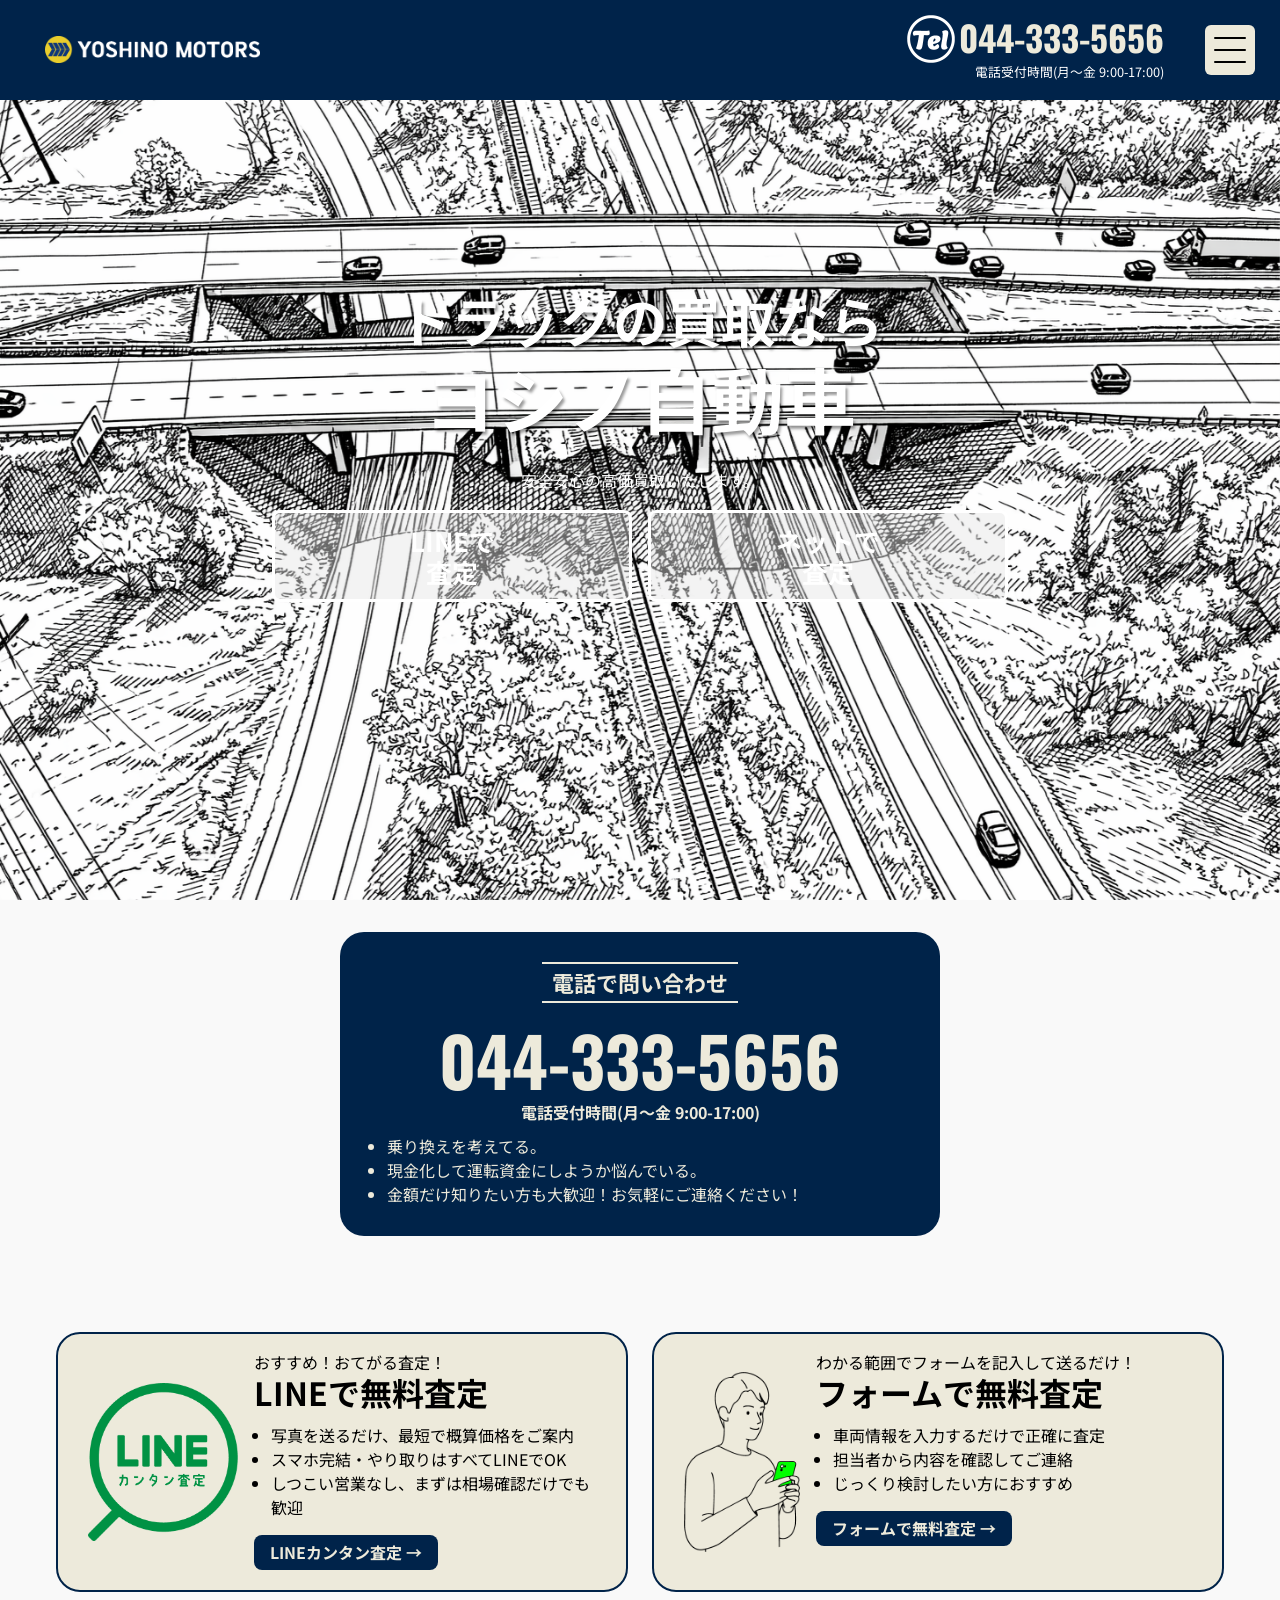
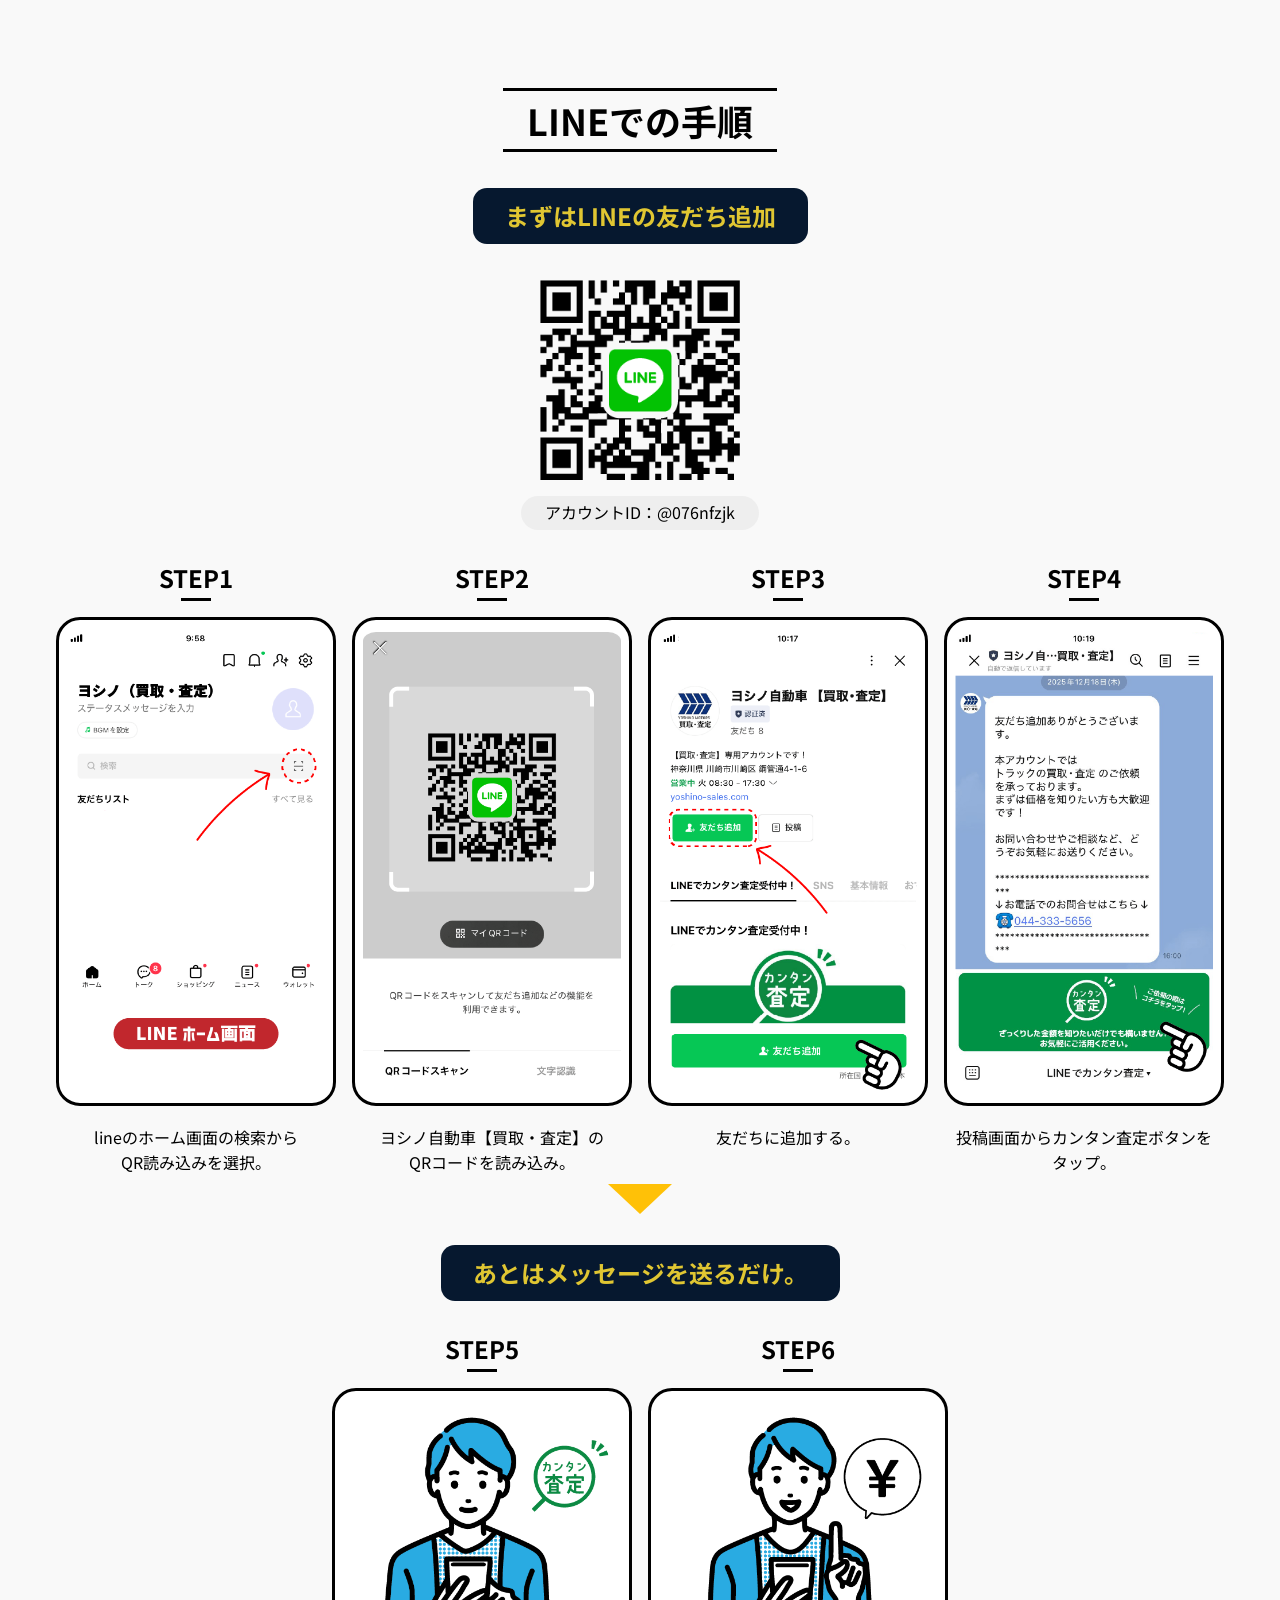
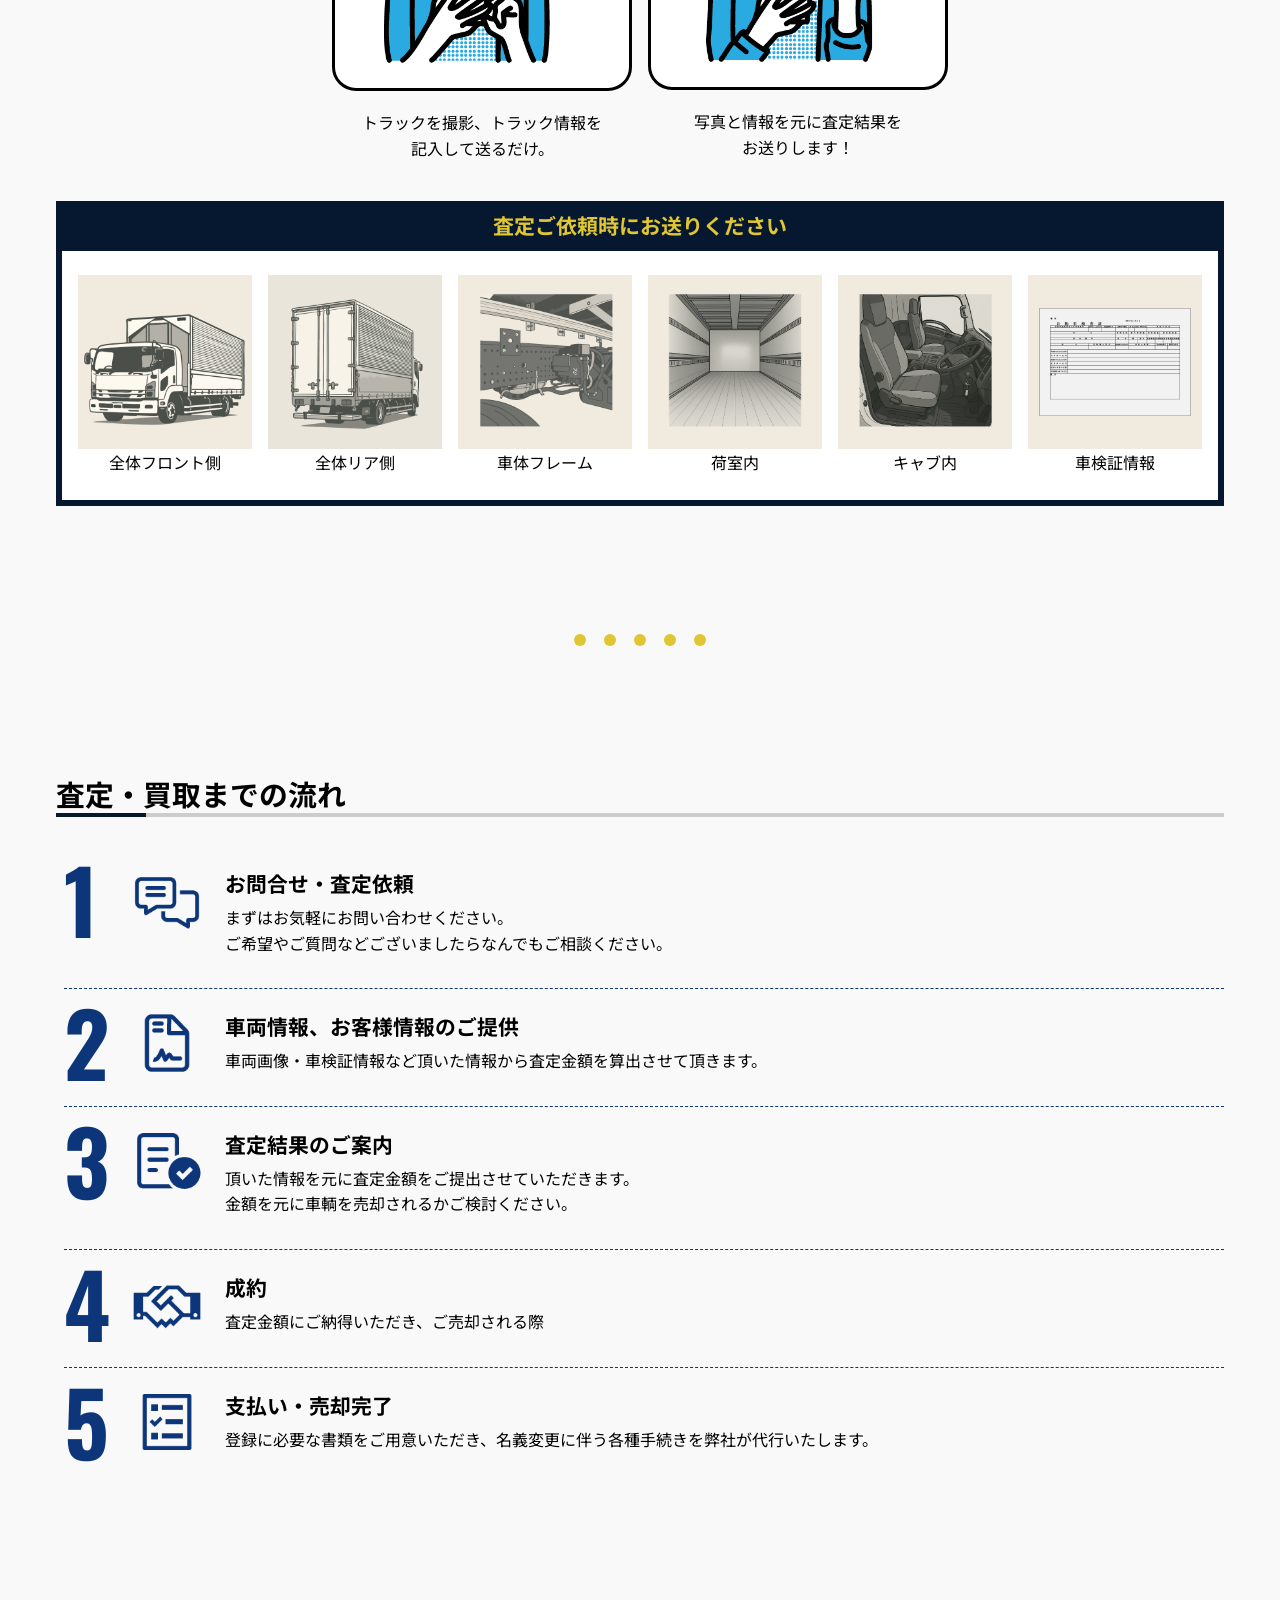
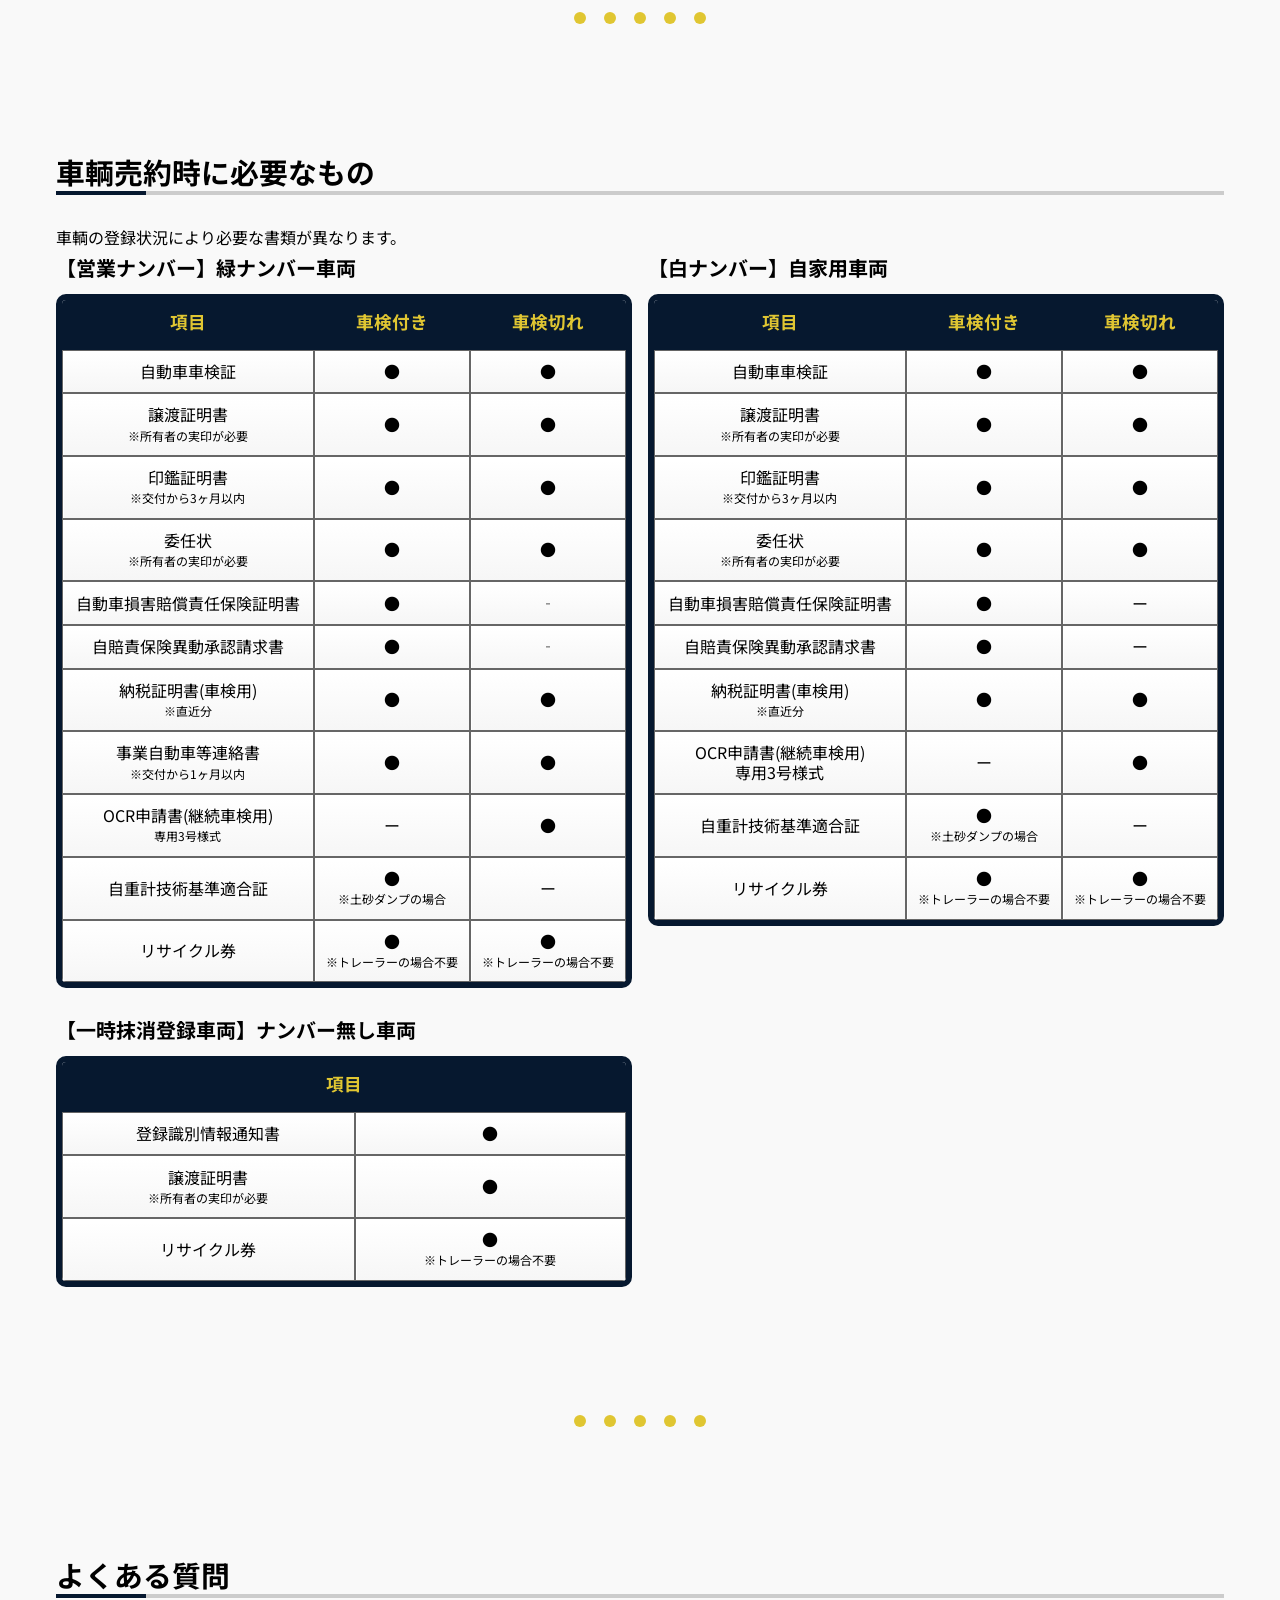
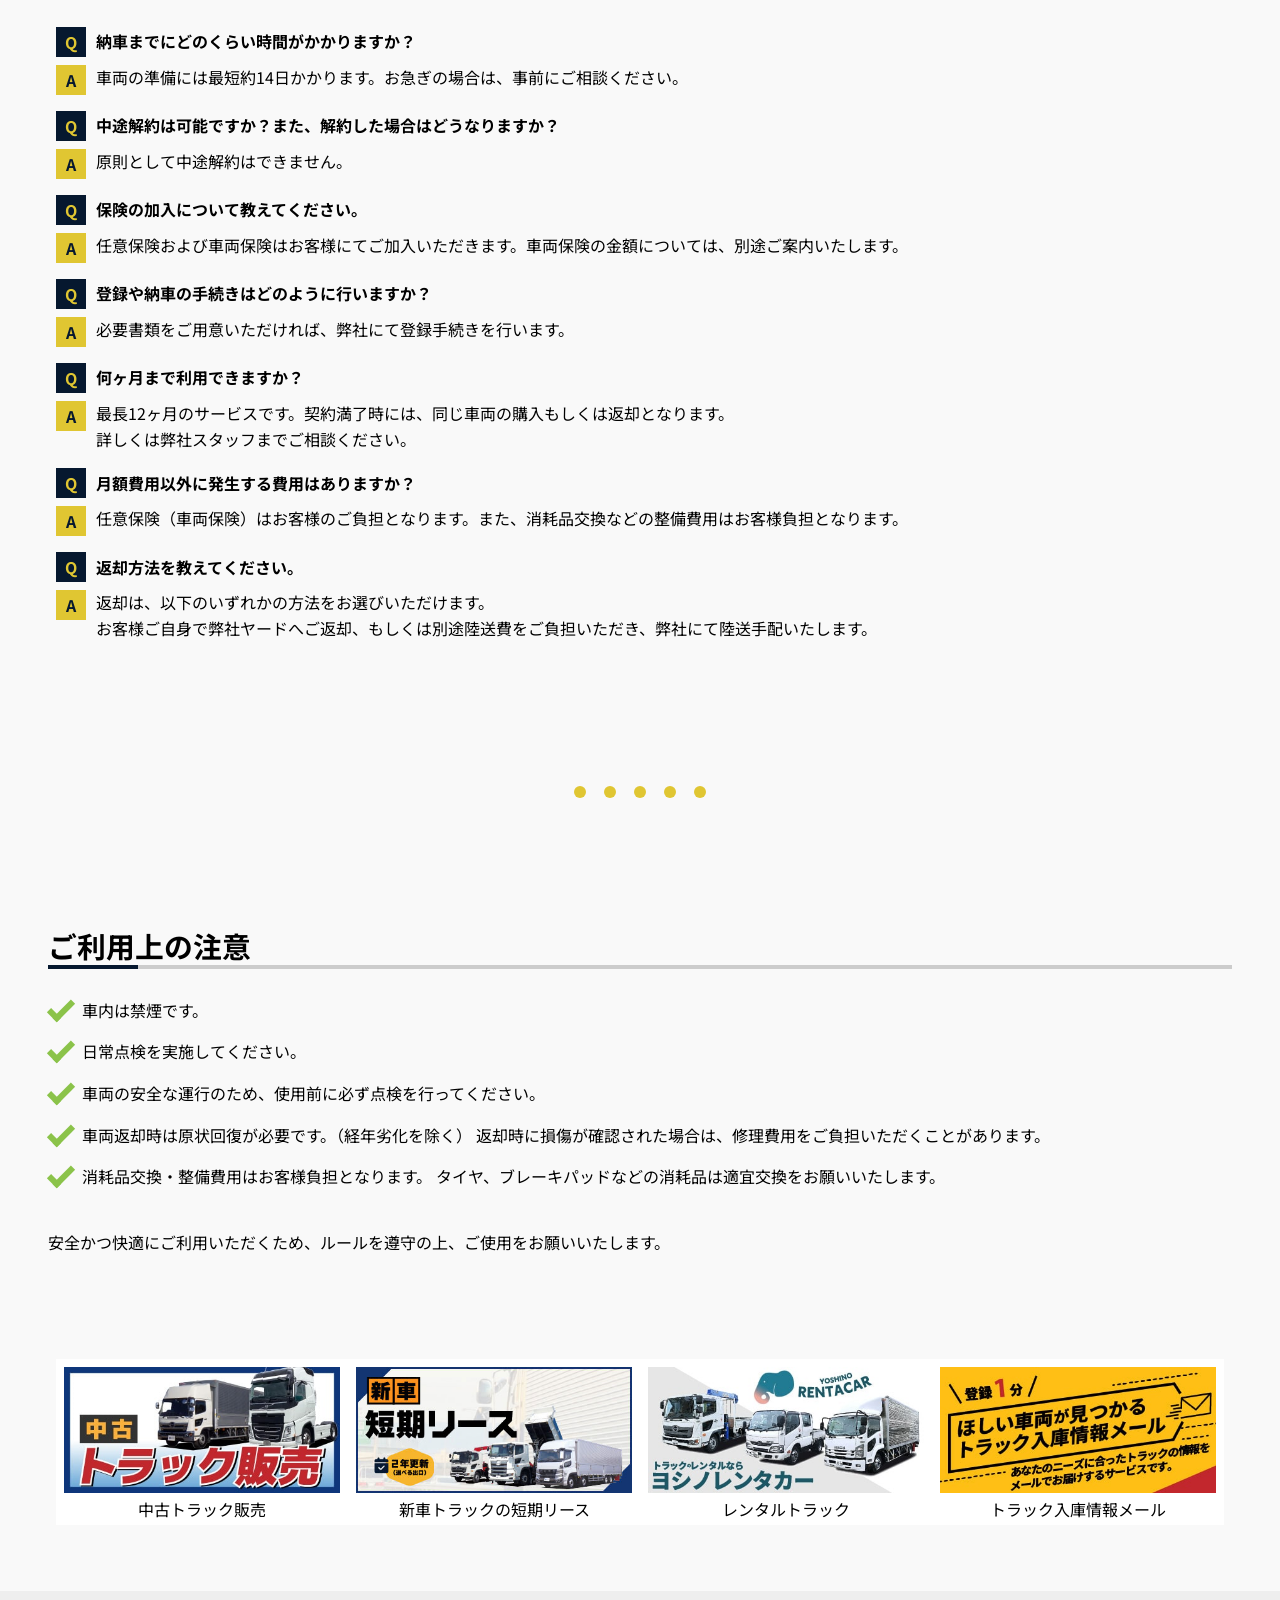
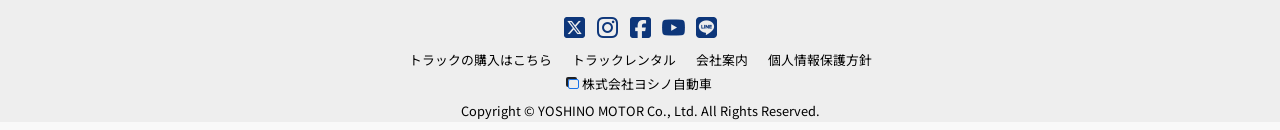
==== commit 11bc1fea: "Add files via upload" ====
--- a/index.html
+++ b/index.html
@@ -156,8 +156,8 @@
           安全安心の高価買取いたします。
         </p>
         <div class="satei-btns">
-          <a href="https://page.line.me/fwg4920c" target="_blank">LINEで査定</a>
-          <a href="" target="_blank">ネットで査定</a>
+          <a href="https://page.line.me/fwg4920c" target="_blank">LINEで<br>査定</a>
+          <a href="" target="_blank">ネットで<br>査定</a>
         </div>
       </div>
     </section>
@@ -173,18 +173,18 @@
         </div>
       </div>
     </section>
-    <section class="satei-type px-1 py-3 js-scrollIn maxw-1200">
+    <section class="satei-type px-2 py-3 js-scrollIn maxw-1200">
       <div class="line-inquiry">
         <img src="images/line-satei.png" alt="LINEでの無料査定はこちら→" width="" height="">
         <div class="inquiry-txt">
           <span>おすすめ！おてがる査定！</span>
           <h2>LINEで無料査定</h2>
-          <p>
-            ・写真を送るだけ、最短で概算価格をご案内<br>
-            ・スマホ完結・やり取りはすべてLINEでOK<br>
-            ・しつこい営業なし、まずは相場確認だけでも歓迎
-          </p>
-          <a href="https://line.me/ti/p/@076nfzjk">LINEカンタン査定<span>→</span></a>
+          <ul>
+            <li>写真を送るだけ、最短で概算価格をご案内</li>
+            <li>スマホ完結・やり取りはすべてLINEでOK</li>
+            <li>しつこい営業なし、まずは相場確認だけでも歓迎</li>
+          </ul>
+          <a href="https://line.me/ti/p/@076nfzjk">LINEカンタン査定 <span>→</span></a>
         </div>
       </div>
       <div class="form-inquiry">
@@ -192,15 +192,15 @@
         <div class="inquiry-txt">
           <span>わかる範囲でフォームを記入して送るだけ！</span>
           <h2>フォームで無料査定</h2>
-          <p>
-            ・車両情報を入力するだけで正確に査定<br>
-            ・担当者から内容を確認してご連絡<br>
-            ・じっくり検討したい方におすすめ
-          </p>
-          <a href="#form-inquiry">フォームで無料査定<span>→</span></a>
-      </div>
-    </section>
-    <section class="line-step px-1 py-3 js-scrollIn maxw-1200">
+          <ul>
+            <li>車両情報を入力するだけで正確に査定</li>
+            <li>担当者から内容を確認してご連絡</li>
+            <li>じっくり検討したい方におすすめ</li>
+          </ul>
+          <a href="#form-inquiry">フォームで無料査定 <span>→</span></a>
+      </div>
+    </section>
+    <section class="line-step px-2 py-3 js-scrollIn maxw-1200">
       <h2>LINEでの手順</h2>
       <h3>まずはLINEの友だち追加</h3>
       <img class="line-qr" src="images/line-qr.png" alt="lineのQRコード" width="261" height="261">
@@ -272,7 +272,7 @@
       </div>
     </section>
     <div class="spacer"></div>
-    <section class="service-howto px-1 py-3 js-scrollIn maxw-1200" id="howto">
+    <section class="service-howto px-2 py-3 js-scrollIn maxw-1200" id="howto">
       <h2 class="border-b">査定・買取までの流れ</h2>
       <ol>
         <li>
@@ -325,7 +325,7 @@
       </ol>
     </section>
     <div class="spacer"></div>
-    <section class="service-document px-1 py-3 js-scrollIn maxw-1200" id="document">
+    <section class="service-document px-2 py-3 js-scrollIn maxw-1200" id="document">
       <h2 class="border-b">車輌売約時に必要なもの</h2>
       <p>車輌の登録状況により必要な書類が異なります。</p>
       <div class="document-list">
@@ -387,7 +387,7 @@
               </tr>
               <tr>
                 <td>自重計技術基準適合証</td>
-                <td>●<br><span>※土砂ダンプの場合</span></td>
+                <td>●<br><span>※土砂ダンプの場合</span> </td>
                 <td>ー</td>
               </tr>
               <tr>
@@ -467,8 +467,7 @@
           <table>
             <thead>
               <tr>
-                <th>項目</th>
-                <th></th>
+                <th colspan="2">項目</th>
               </tr>
             </thead>
             <tbody>
@@ -490,7 +489,7 @@
       </div>
     </section>
     <div class="spacer"></div>
-    <section class="service-faq px-1 py-3 js-scrollIn maxw-1200" id="faq">
+    <section class="service-faq px-2 py-3 js-scrollIn maxw-1200" id="faq">
       <h2 class="border-b">よくある質問</h2>
       <dl>
         <dt>納車までにどのくらい時間がかかりますか？</dt>
--- a/css/style.css
+++ b/css/style.css
@@ -222,7 +222,7 @@
 .spn-hum.active span:nth-of-type(2) { height:0;opacity:0; background:#000; box-shadow:none;}
 .spn-hum.active span:nth-of-type(3) { top:25px; transform:rotate(-45deg); background:#000; box-shadow:none;}
 
-@media screen and (min-width:670px) {
+@media screen and (min-width: 670px) {
   .spn-hum span:nth-of-type(1), .spn-hum span:nth-of-type(2), .spn-hum span:nth-of-type(3) {
     background:#000;
     box-shadow: none;
@@ -419,10 +419,9 @@
 
 .spn-mt50 { margin-top:50px;}
 .spn-pt50 { padding-top:100px;}
-@media screen and (min-width:670px) {
+@media screen and (min-width: 670px) {
   .spn-mt50 { margin-top:100px;}
   .spn-pt50 { padding-top:140px;}
-
 }
 .spn-mb75 { margin-bottom:75px;}
 
@@ -732,10 +731,9 @@
   z-index:-1;
   height:100vh;
   width:100%;
-  background:url(../images/kaitori_img.png) no-repeat;
+  background:url(../images/lineart01.png) no-repeat;
   background-position: 50% 50%;
-  background-size: auto;
-  background-color:#eee;
+  background-size: cover;
 }
 .main-banner .main-message {
   position:absolute;
@@ -744,7 +742,7 @@
   left:50%;
   color:#fff;
   text-align:center;
-  width:max-content;
+  width:100%;
   max-width:1200px;
 }
 .main-banner .main-message h1 {
@@ -756,8 +754,8 @@
   line-height:1.1;
 }
 .main-banner .main-message h1 span:nth-of-type(2) {
-  font-size:3rem;
-  line-height:1.6;
+  font-size:2.6rem;
+  line-height:1.3;
 }
 .main-banner .main-message p {
   max-width:100vw;
@@ -765,22 +763,25 @@
 }
 .main-banner .main-message .satei-btns {
   display:flex;
-  flex-wrap:wrap;
-  gap:24px;
+  flex-wrap:nowrap;
+  gap:16px;
   justify-content:center;
+  padding:8px;
 }
 .main-banner .main-message .satei-btns a {
   display:block;
-  padding: 32px 16px;
-  background: #F44336;
+  padding: 12px 16px;
+  background: #e5e5e570;
   color:#fff;
-  font-size:28px;
+  font-size:26px;
   font-weight:700;
   text-align:center;
   max-width:360px;
   flex:1 1 300px;
   border-radius: 8px;
   justify-content:center;
+  line-height:1.2;
+  border:3px solid #fff;
 }
 
 .main-banner .main-message h2 {
@@ -811,46 +812,68 @@
 }
 .tel-message {
   margin:auto;
-  border:20px solid #002349;
   border-radius:24px;
-  padding:20px;
-  width:80%;
+  padding:17px 10px;
+  width:90%;
   max-width:600px;
   text-align:center;
-  color:#002349;
+  color:#edeadb;
+  background:#002349;
 }
 .tel-message h2 {
   border-width:2px 0 2px;
   border-style:solid;
-  border-color:#002349;
+  border-color:#edeadb;
   display:inline-block;
-  font-size:24px;
-  margin-bottom:9px;
+  font-size:22px;
+  margin-bottom:16px;
   padding:3px 10px;
 }
 .tel-message a {
   display:block;
   font-family:oswald;
-  font-size:68px;
-  font-weight:700;
-}
+  font-size:44px;
+  font-weight:700;
+  line-height:1.2;
+}
+.tel-message ul {
+  text-align:left;
+  list-style:disc;
+  padding-left:17px;
+  line-height:1.5;
+}
+
+@media screen and (min-width: 400px) {
+  .tel-message {
+    padding:30px;
+    width:80%;
+  }
+  .tel-message a {
+    font-size:68px;
+  }
+}
+
 .satei-type {
   display:flex;
   flex-wrap:wrap;
   gap:24px;
 }
+
 .satei-type .line-inquiry, .satei-type .form-inquiry {
   flex:1 1 300px;
   display:flex;
   flex-wrap:wrap;
   gap:16px;
-  border:10px solid #002349;
+  border:2px solid #002349;
   border-radius:24px;
-  padding:20px 30px;
+  padding:20px 10px;
+  background:#edeadb;
 }
 .satei-type .line-inquiry img, .satei-type .form-inquiry img {
-  width:150px;
-  height:fit-content;
+  width:auto;
+  max-width:150px;
+  height:auto;
+  max-height:150px;
   margin:auto;
 }
 .satei-type .line-inquiry .inquiry-txt, .satei-type .form-inquiry .inquiry-txt {
@@ -860,8 +883,43 @@
   font-size:2rem;
   margin-bottom:8px;
 }
+.satei-type .line-inquiry ul, .satei-type .form-inquiry ul {
+  list-style:disc;
+  padding-left:17px;
+  line-height:1.5;
+  margin-bottom:1rem;
+}
+.satei-type .line-inquiry a, .satei-type .form-inquiry a {
+  display:block;
+  padding:0.6rem 1rem;
+  margin:auto auto 0;
+  background:#00234a;
+  color:#edeadb;
+  border-radius:8px;
+  font-weight:700;
+  text-align:center;
+  width:fit-content;
+  transition:.3s;
+}
+.satei-type .line-inquiry a:hover, .satei-type .form-inquiry a:hover {
+  opacity:.6;
+}
+
+@media screen and (min-width: 400px) {
+  .satei-type .line-inquiry, .satei-type .form-inquiry {
+    padding:20px 30px;
+  }
+  .satei-type .line-inquiry a, .satei-type .form-inquiry a {
+    margin:auto 0 0;
+  }
+}
+@media screen and (min-width: 800px) {
+  .satei-type .line-inquiry img, .satei-type .form-inquiry img {
+    max-height:180px;
+  }
+}
 .line-step h2, .line-photo h2 {
-  font-size:48px;
+  font-size:36px;
   width:fit-content;
   margin:auto;
   padding:4px 24px;
@@ -1029,7 +1087,7 @@
   gap:32px 16px;
 }
 .service-document h3 {
-  font-size:24px;
+  font-size:20px;
   margin-bottom:16px;
 }
 .service-document table {
@@ -1040,15 +1098,14 @@
   border-collapse:separate;
 }
 .service-document table th, .service-document table td {
-  padding: .5rem;
+  padding: .7rem .5rem;
   text-align:center;
   font-size:1rem;
-  line-height:1.5;
+  line-height:1.2;
 }
 .service-document table th {
   color: #e0c632;
-  font-size: 1.4rem;
-  font-size: 1.2rem;
+  font-size: 1.1rem;
   background:#06182f;
   border-bottom:6px solid #06182f;
   }
@@ -1059,6 +1116,7 @@
   box-shadow: inset 1px 1px 0px 0px #ffffff;
   color:#000;
   font-size:1rem;
+  border:.5px solid #666;
 }
 .service-document table td span {
   font-size:12px;
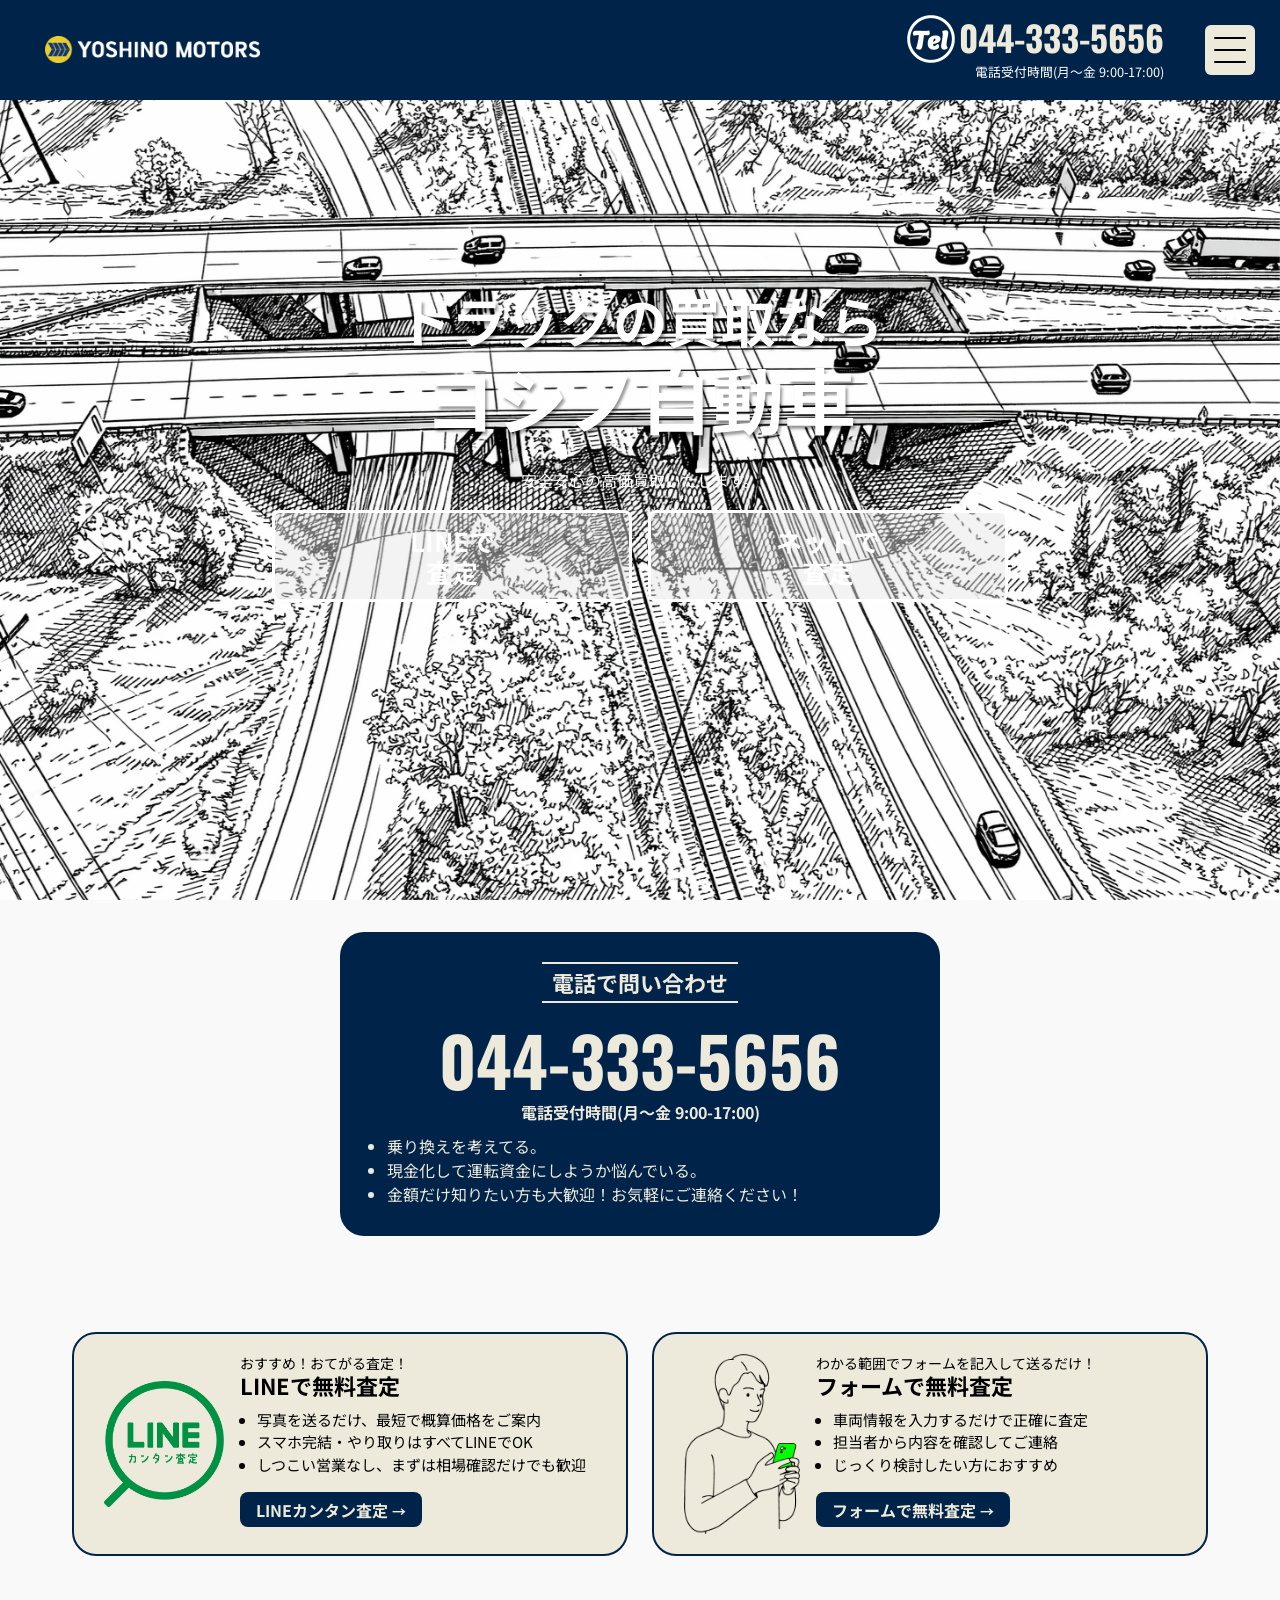
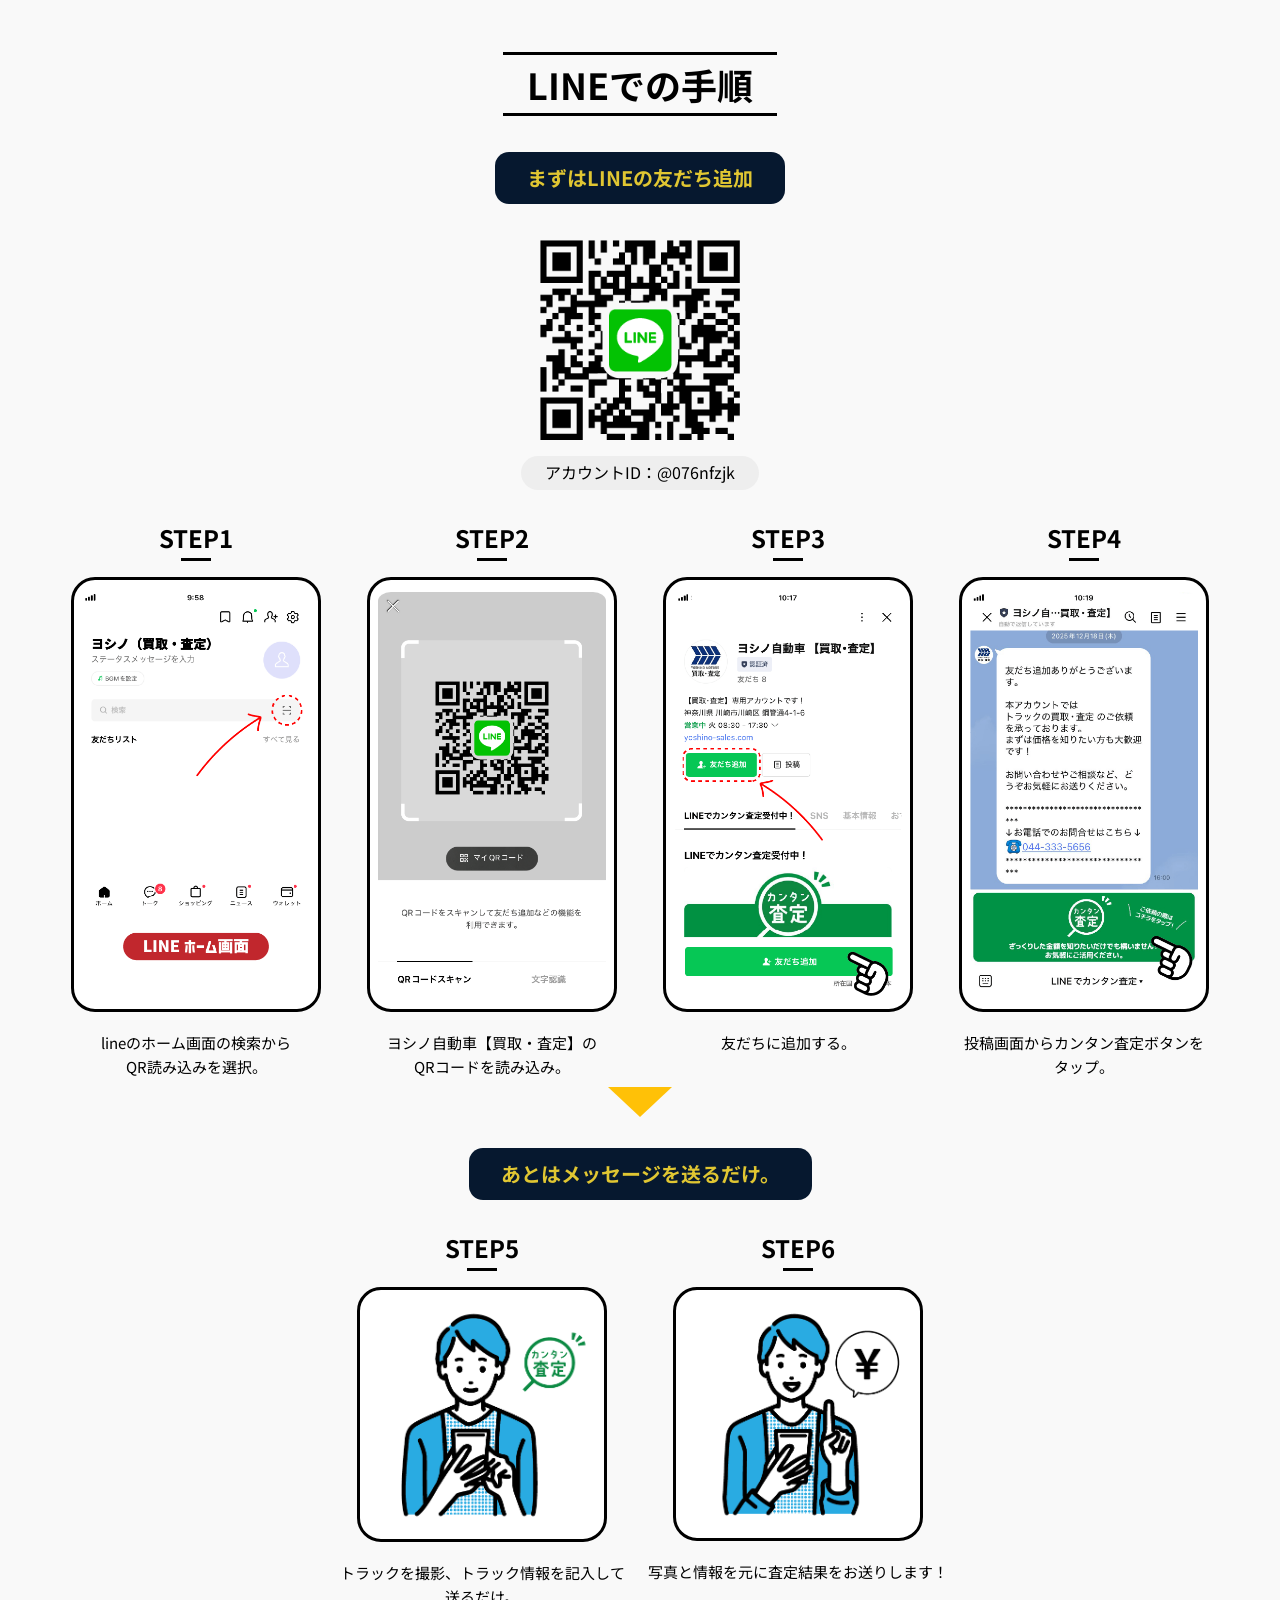
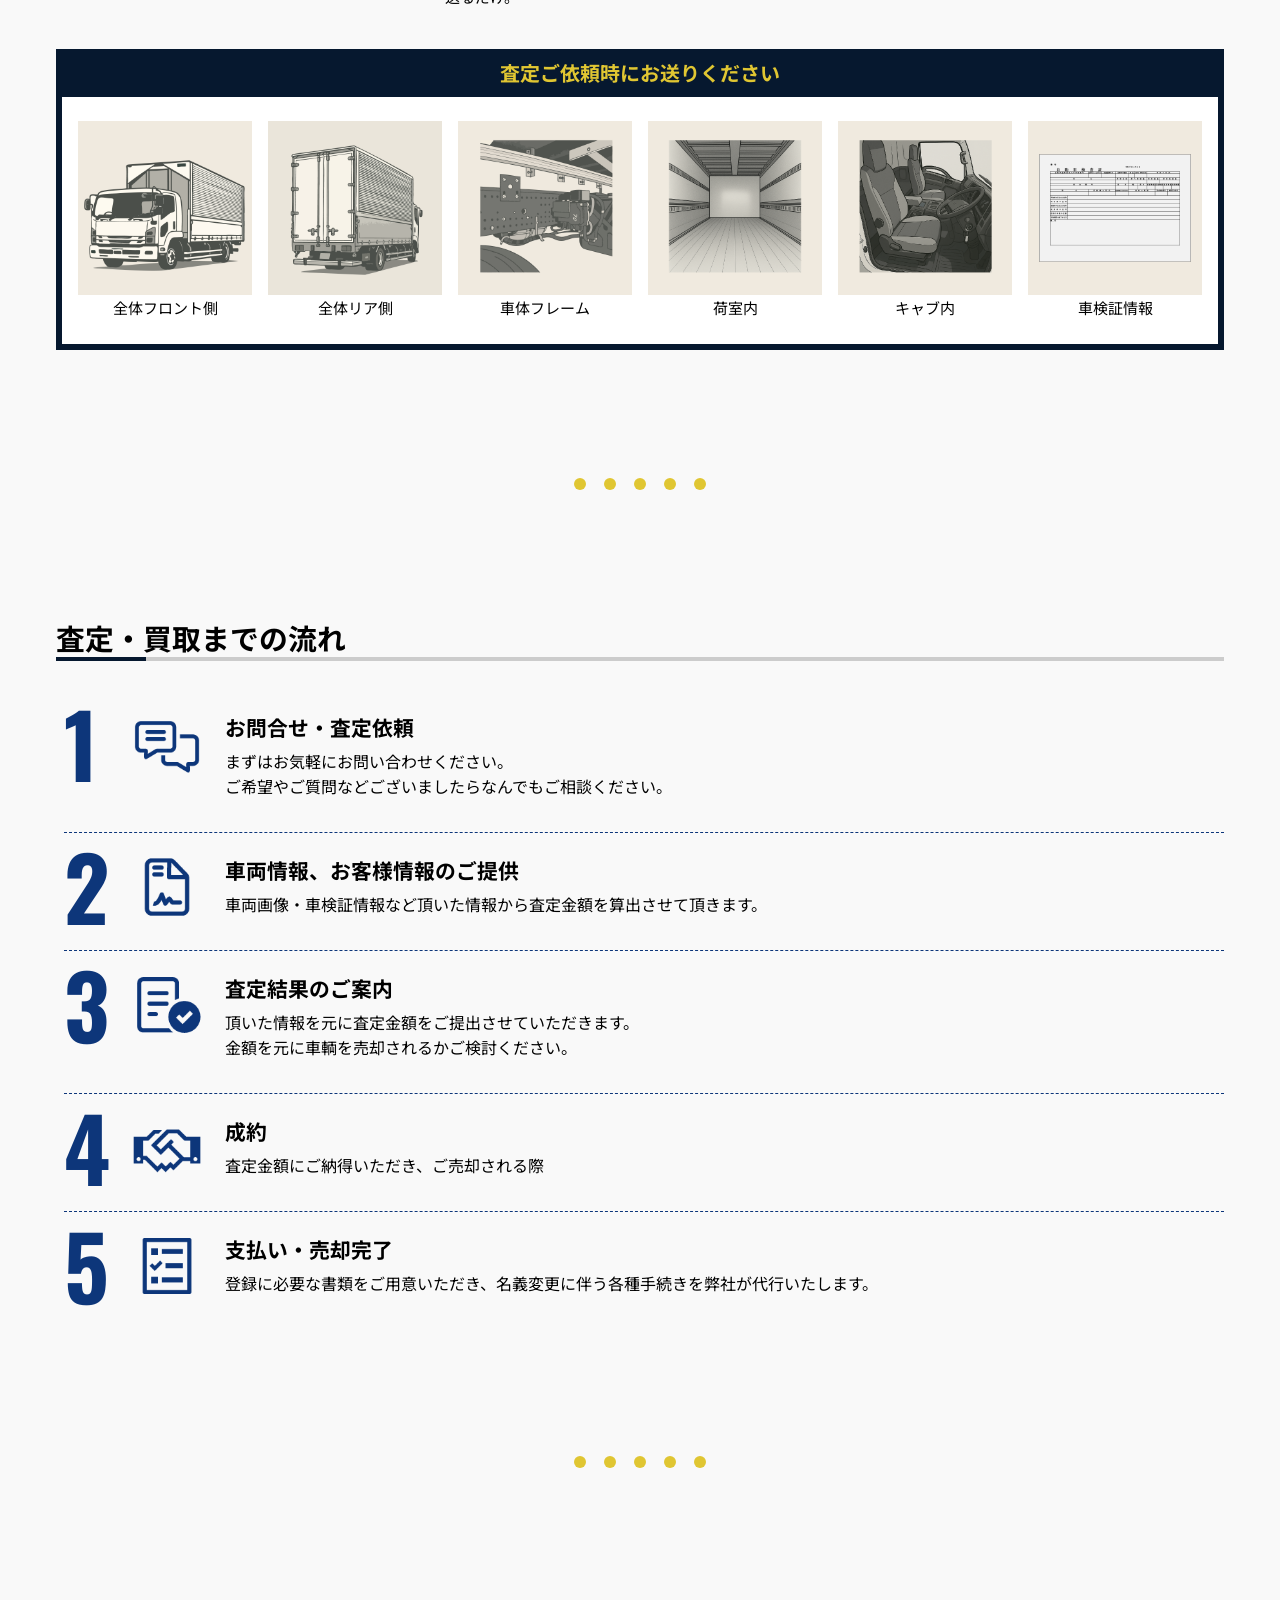
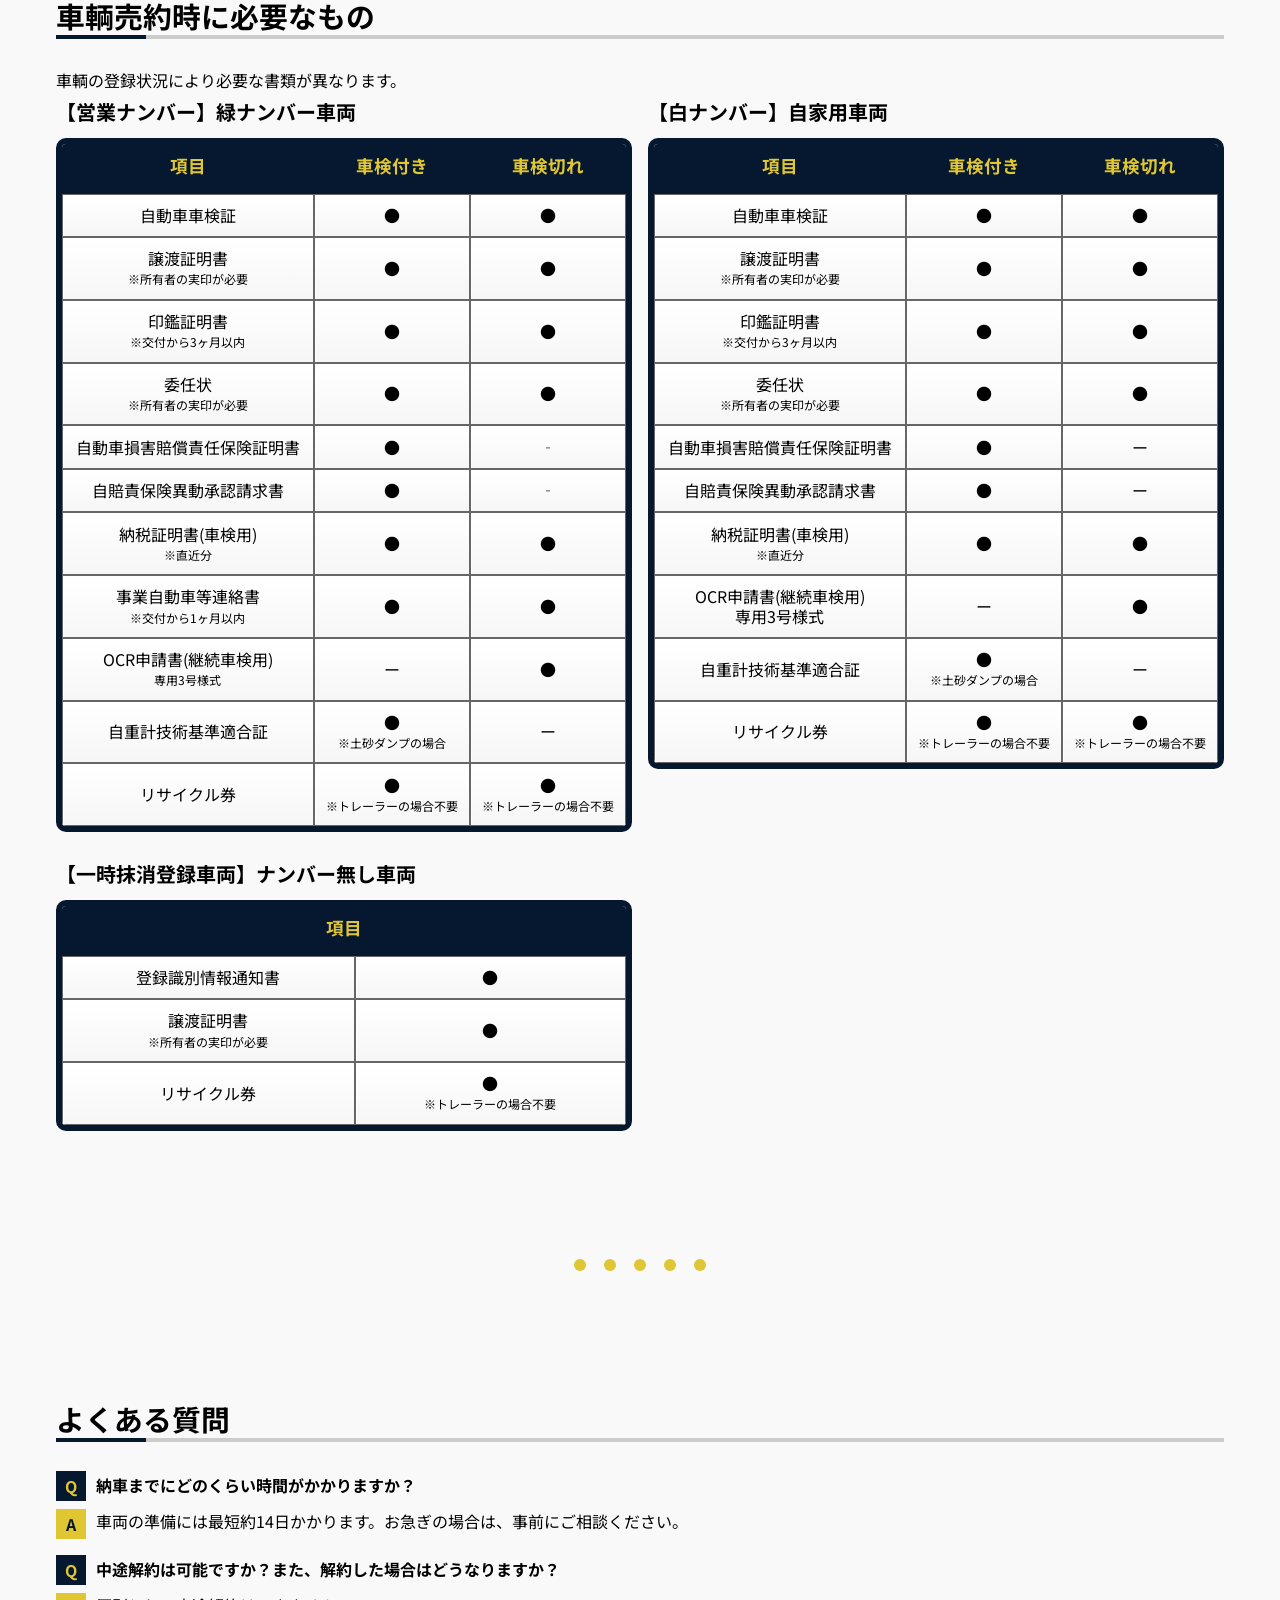
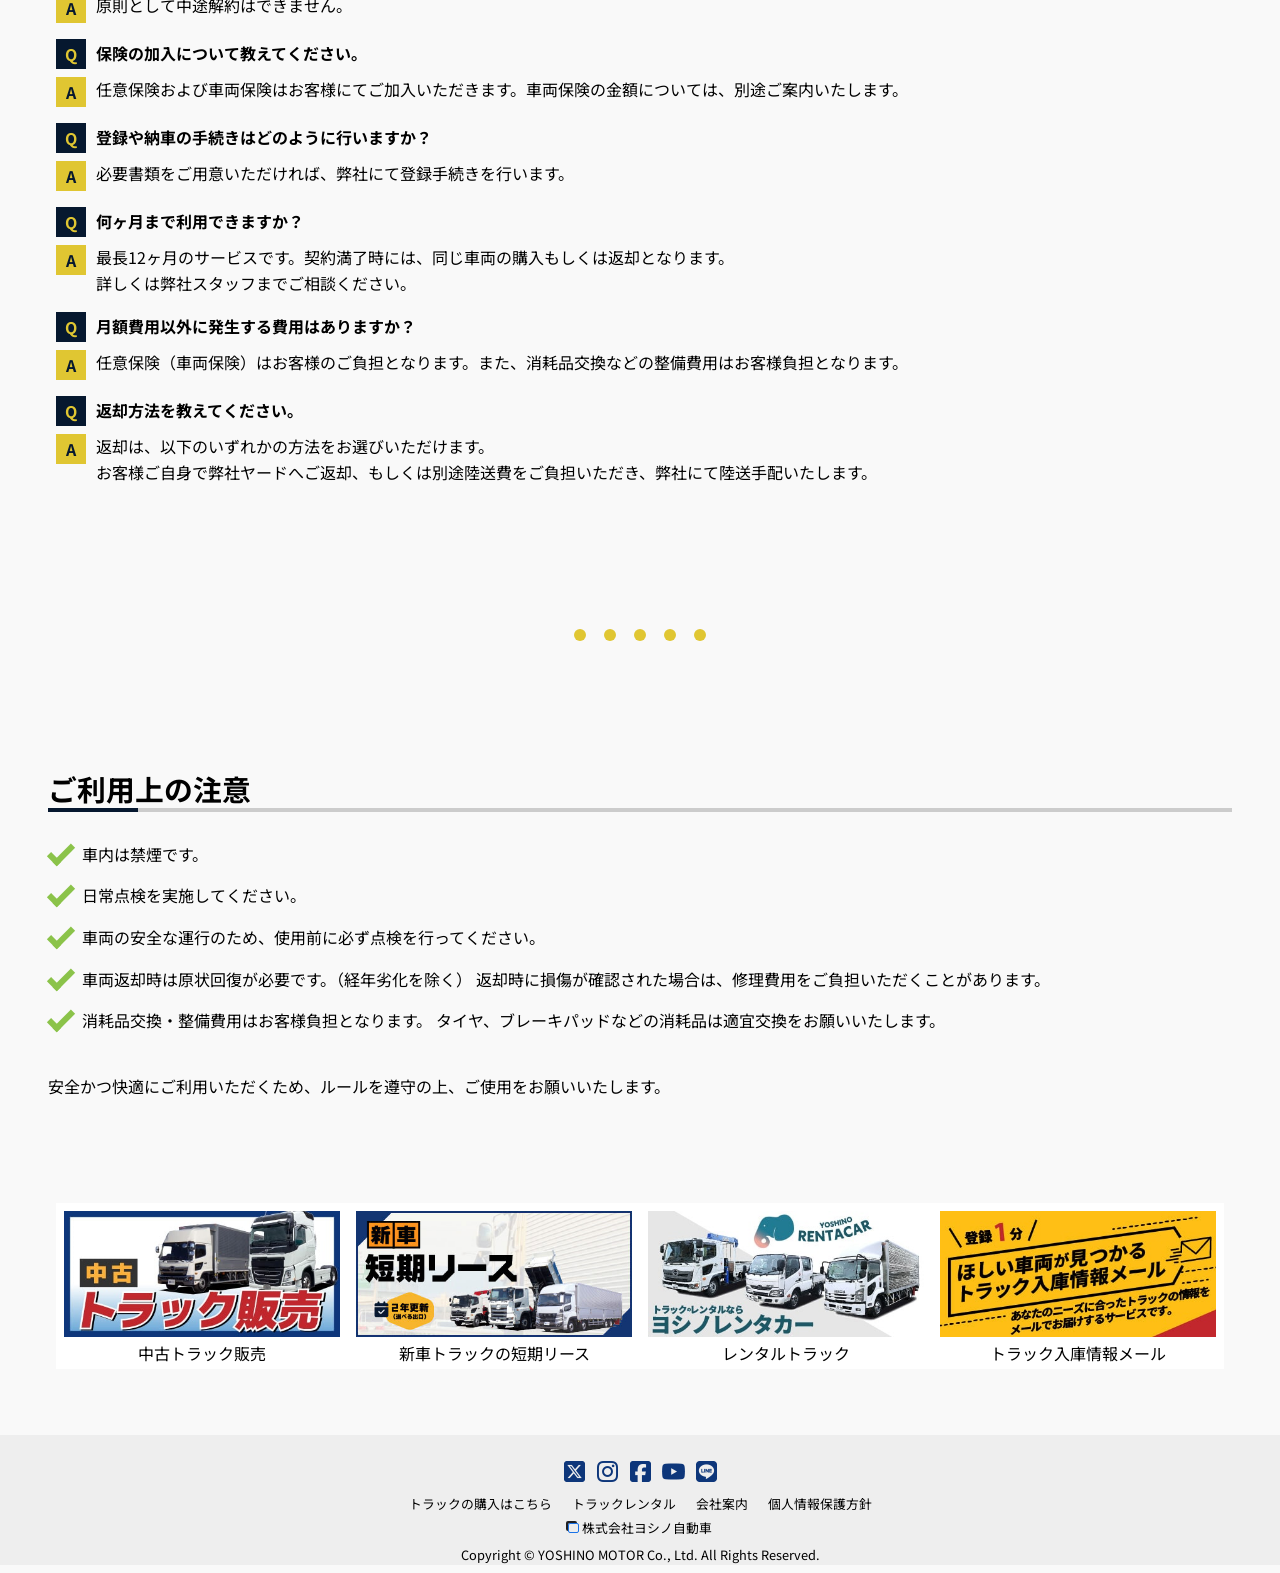
==== commit 129134d7: "Add files via upload" ====
--- a/index.html
+++ b/index.html
@@ -173,7 +173,7 @@
         </div>
       </div>
     </section>
-    <section class="satei-type px-2 py-3 js-scrollIn maxw-1200">
+    <section class="satei-type px-3 py-3 js-scrollIn maxw-1200">
       <div class="line-inquiry">
         <img src="images/line-satei.png" alt="LINEでの無料査定はこちら→" width="" height="">
         <div class="inquiry-txt">
--- a/css/style.css
+++ b/css/style.css
@@ -729,7 +729,7 @@
   top:0;
   left:0;
   z-index:-1;
-  height:100vh;
+  height:100%;
   width:100%;
   background:url(../images/lineart01.png) no-repeat;
   background-position: 50% 50%;
@@ -871,16 +871,19 @@
 }
 .satei-type .line-inquiry img, .satei-type .form-inquiry img {
   width:auto;
-  max-width:150px;
+  max-width:120px;
   height:auto;
-  max-height:150px;
+  max-height:120px;
   margin:auto;
 }
 .satei-type .line-inquiry .inquiry-txt, .satei-type .form-inquiry .inquiry-txt {
   flex:1 1 300px;
 }
+.satei-type .line-inquiry span, .satei-type .form-inquiry span {
+  font-size:14px;
+}
 .satei-type .line-inquiry h2, .satei-type .form-inquiry h2 {
-  font-size:2rem;
+  font-size:22px;
   margin-bottom:8px;
 }
 .satei-type .line-inquiry ul, .satei-type .form-inquiry ul {
@@ -888,6 +891,7 @@
   padding-left:17px;
   line-height:1.5;
   margin-bottom:1rem;
+  font-size:15px;
 }
 .satei-type .line-inquiry a, .satei-type .form-inquiry a {
   display:block;
@@ -929,7 +933,7 @@
   margin-bottom:36px;
 }
 .line-step h3 {
-  font-size:24px;
+  font-size:20px;
   width:fit-content;
   margin:auto;
   padding:16px 32px;
@@ -978,9 +982,10 @@
   background: #fff;
   border-radius: 24px;
   margin-bottom: 18px;
+  max-width:250px;
 }
 .line-step ul li p {
-  font-size:16px;
+  font-size:15px;
   word-break:auto-phrase;
 }
 .line-step .down-arrow {
@@ -998,7 +1003,7 @@
 }
 .line-step .line-photo > p {
   margin:0 auto 16px;
-  font-size:21px;
+  font-size:20px;
   padding:2px 32px 8px;
   text-align:center;
   background:#06182f;
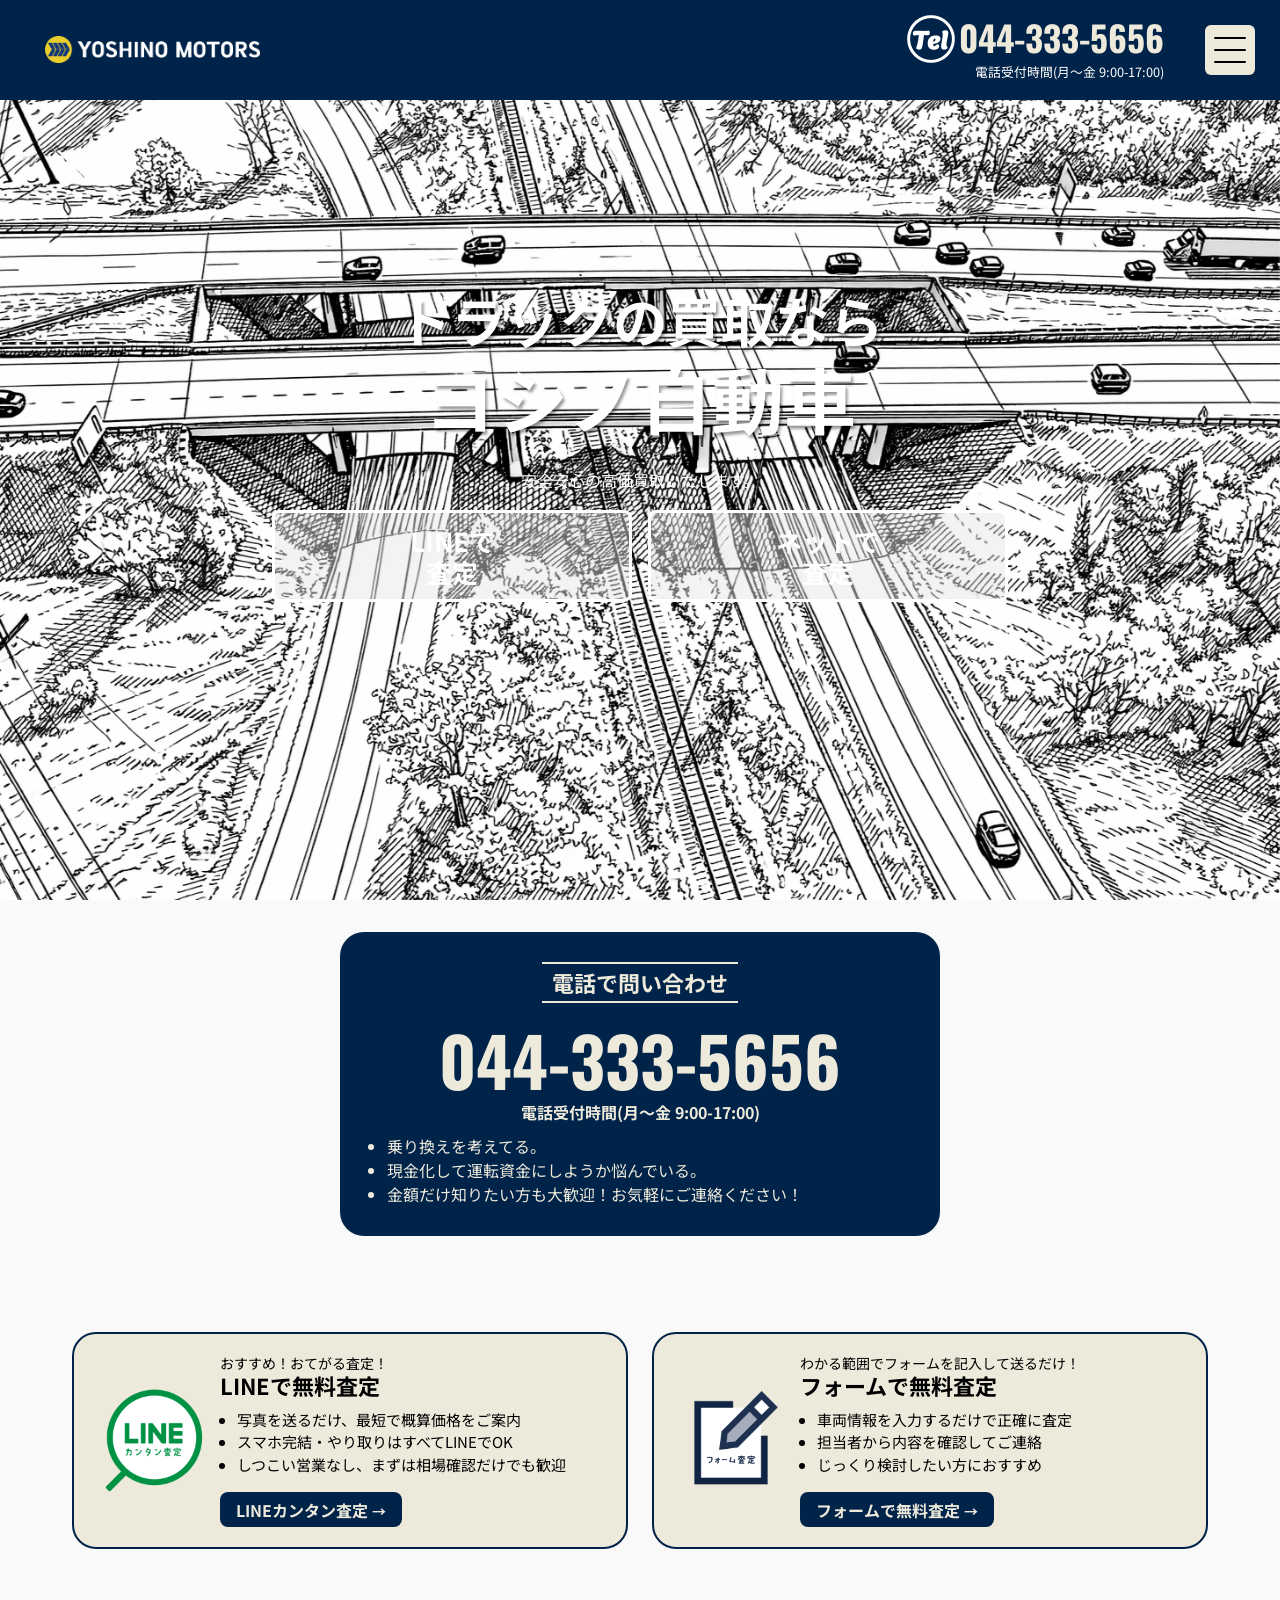
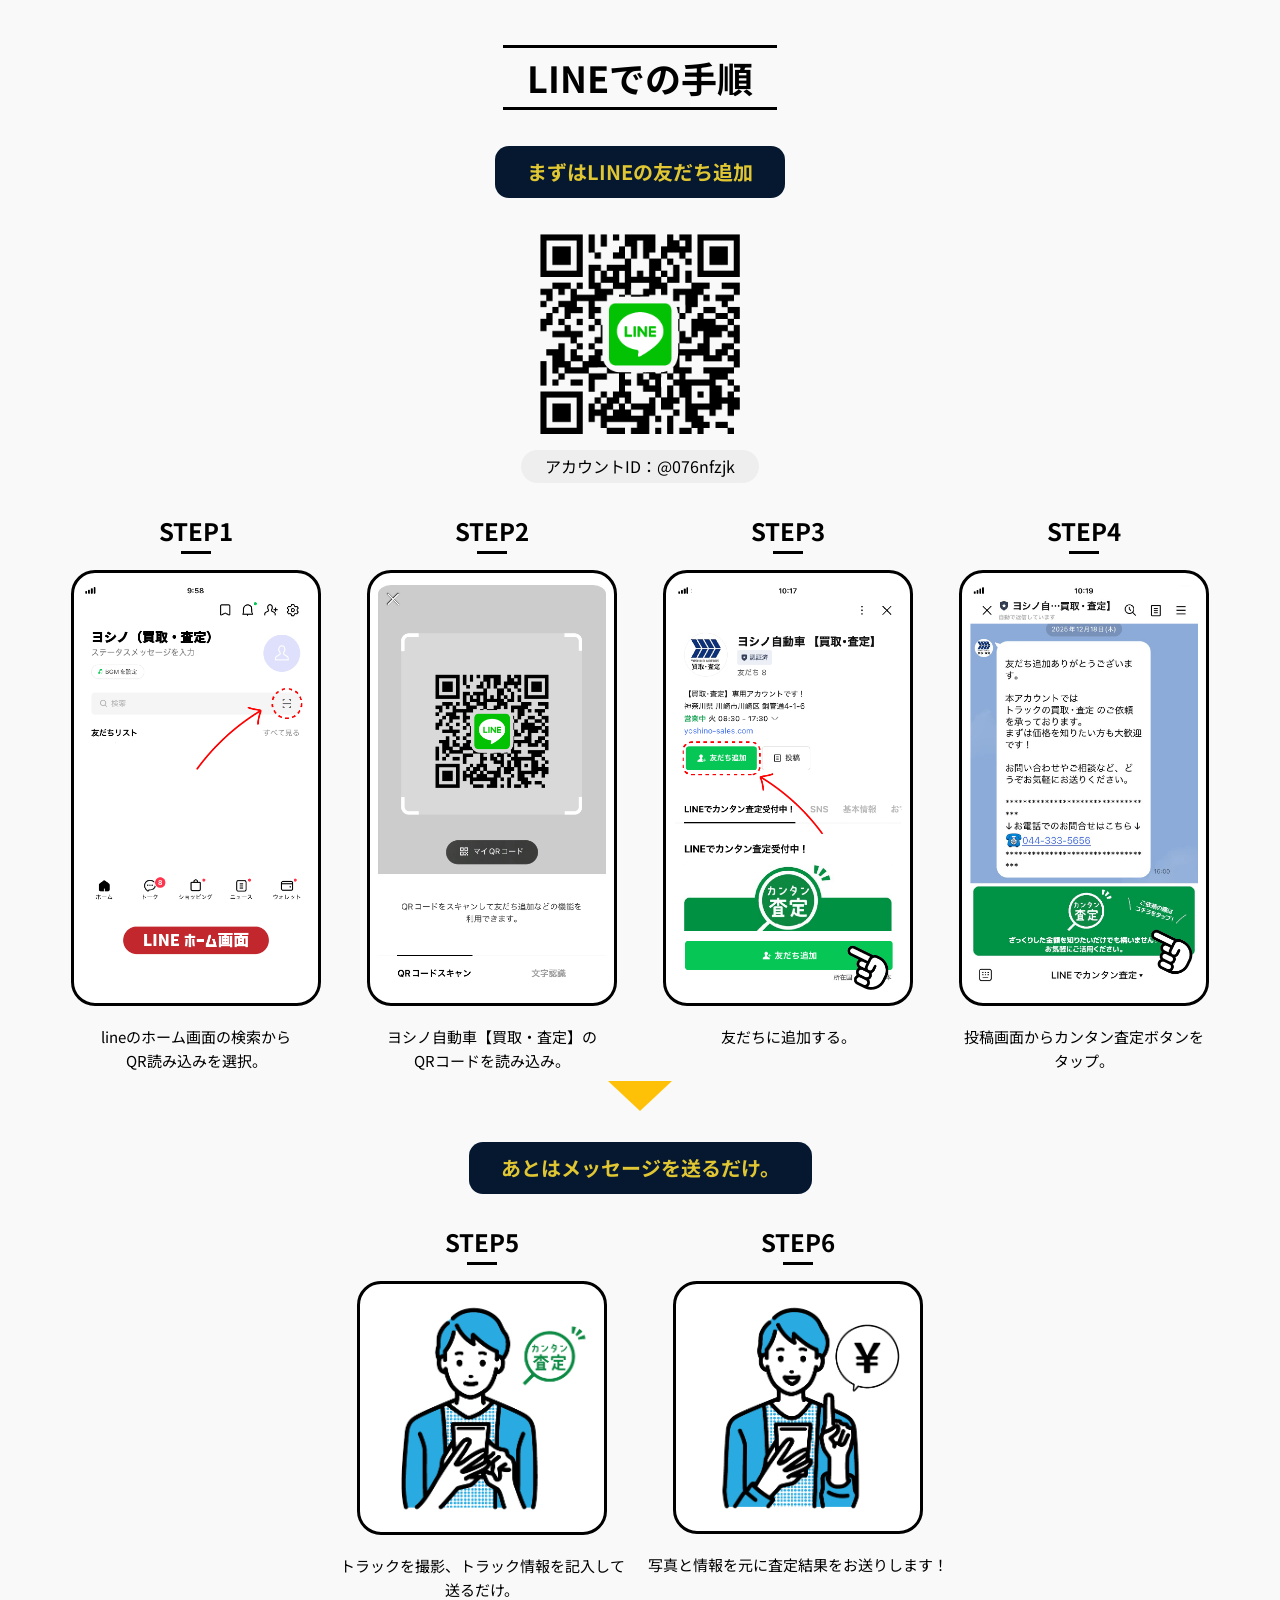
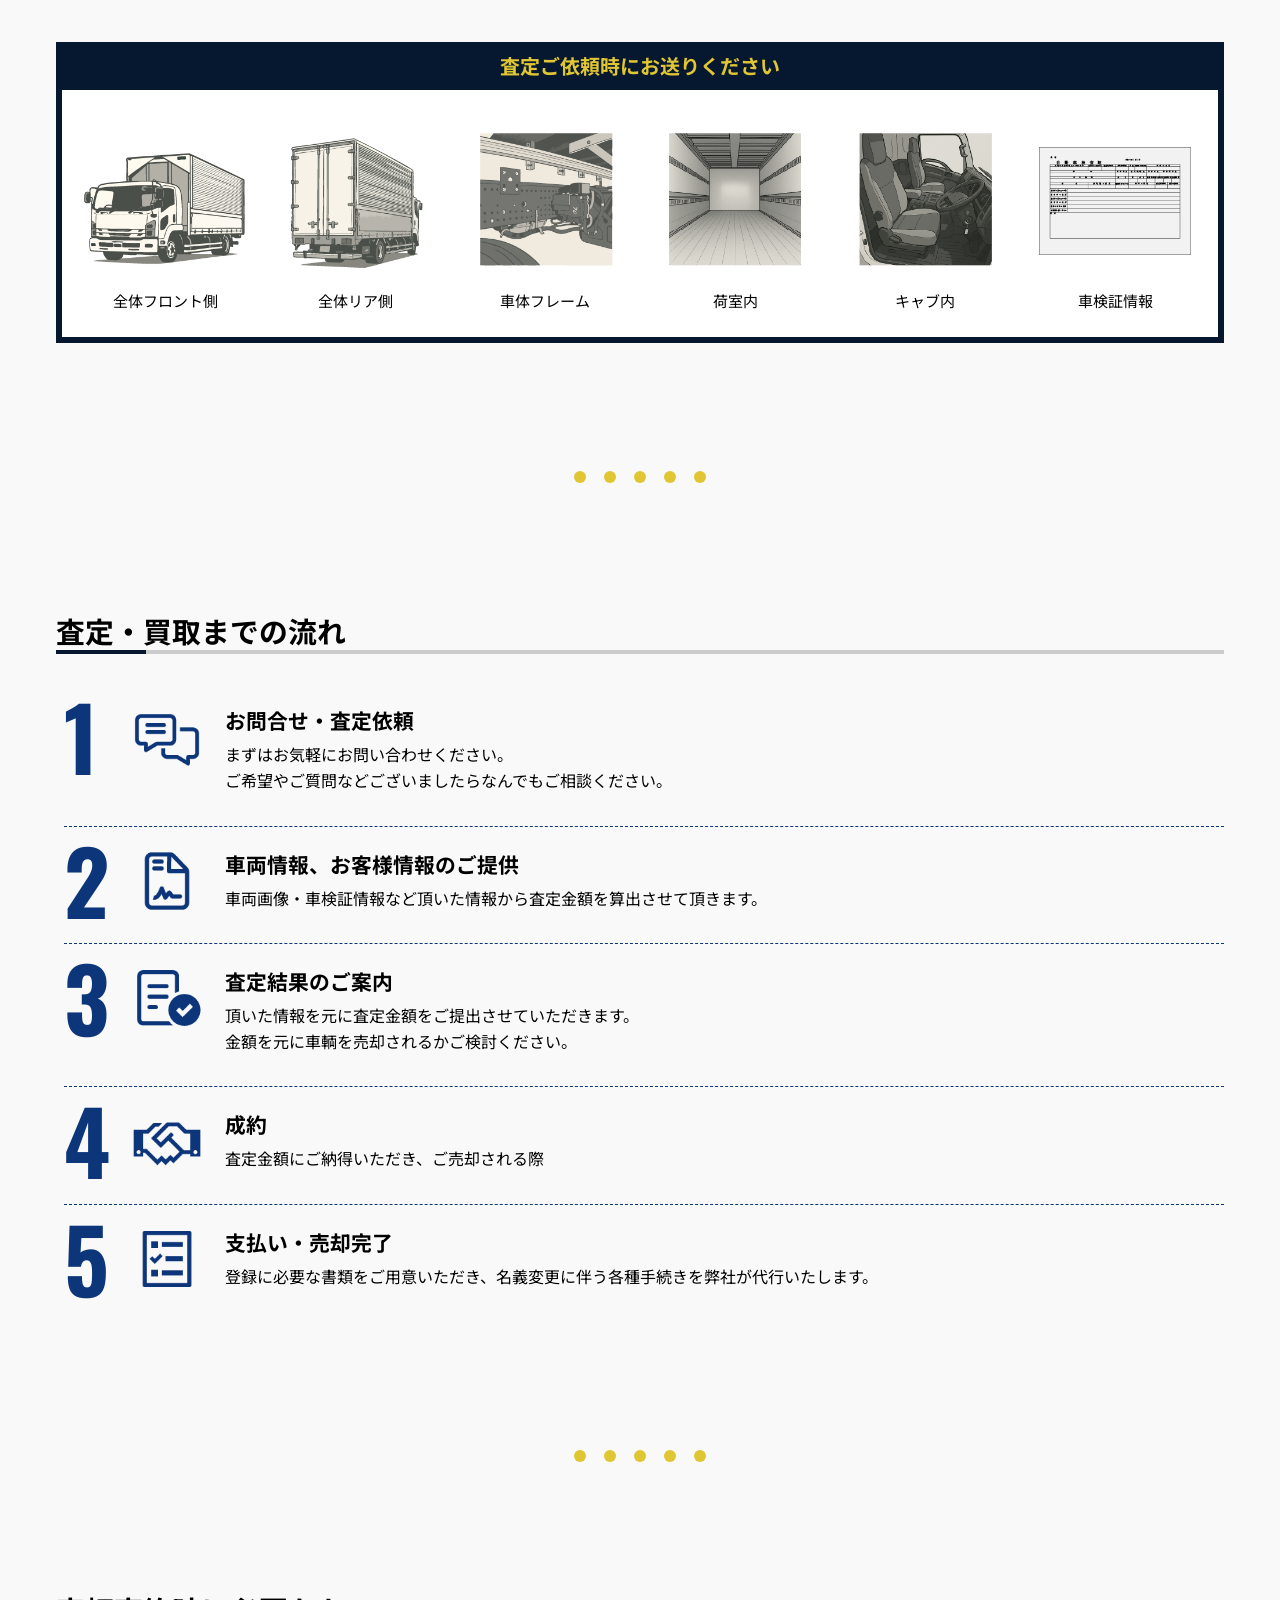
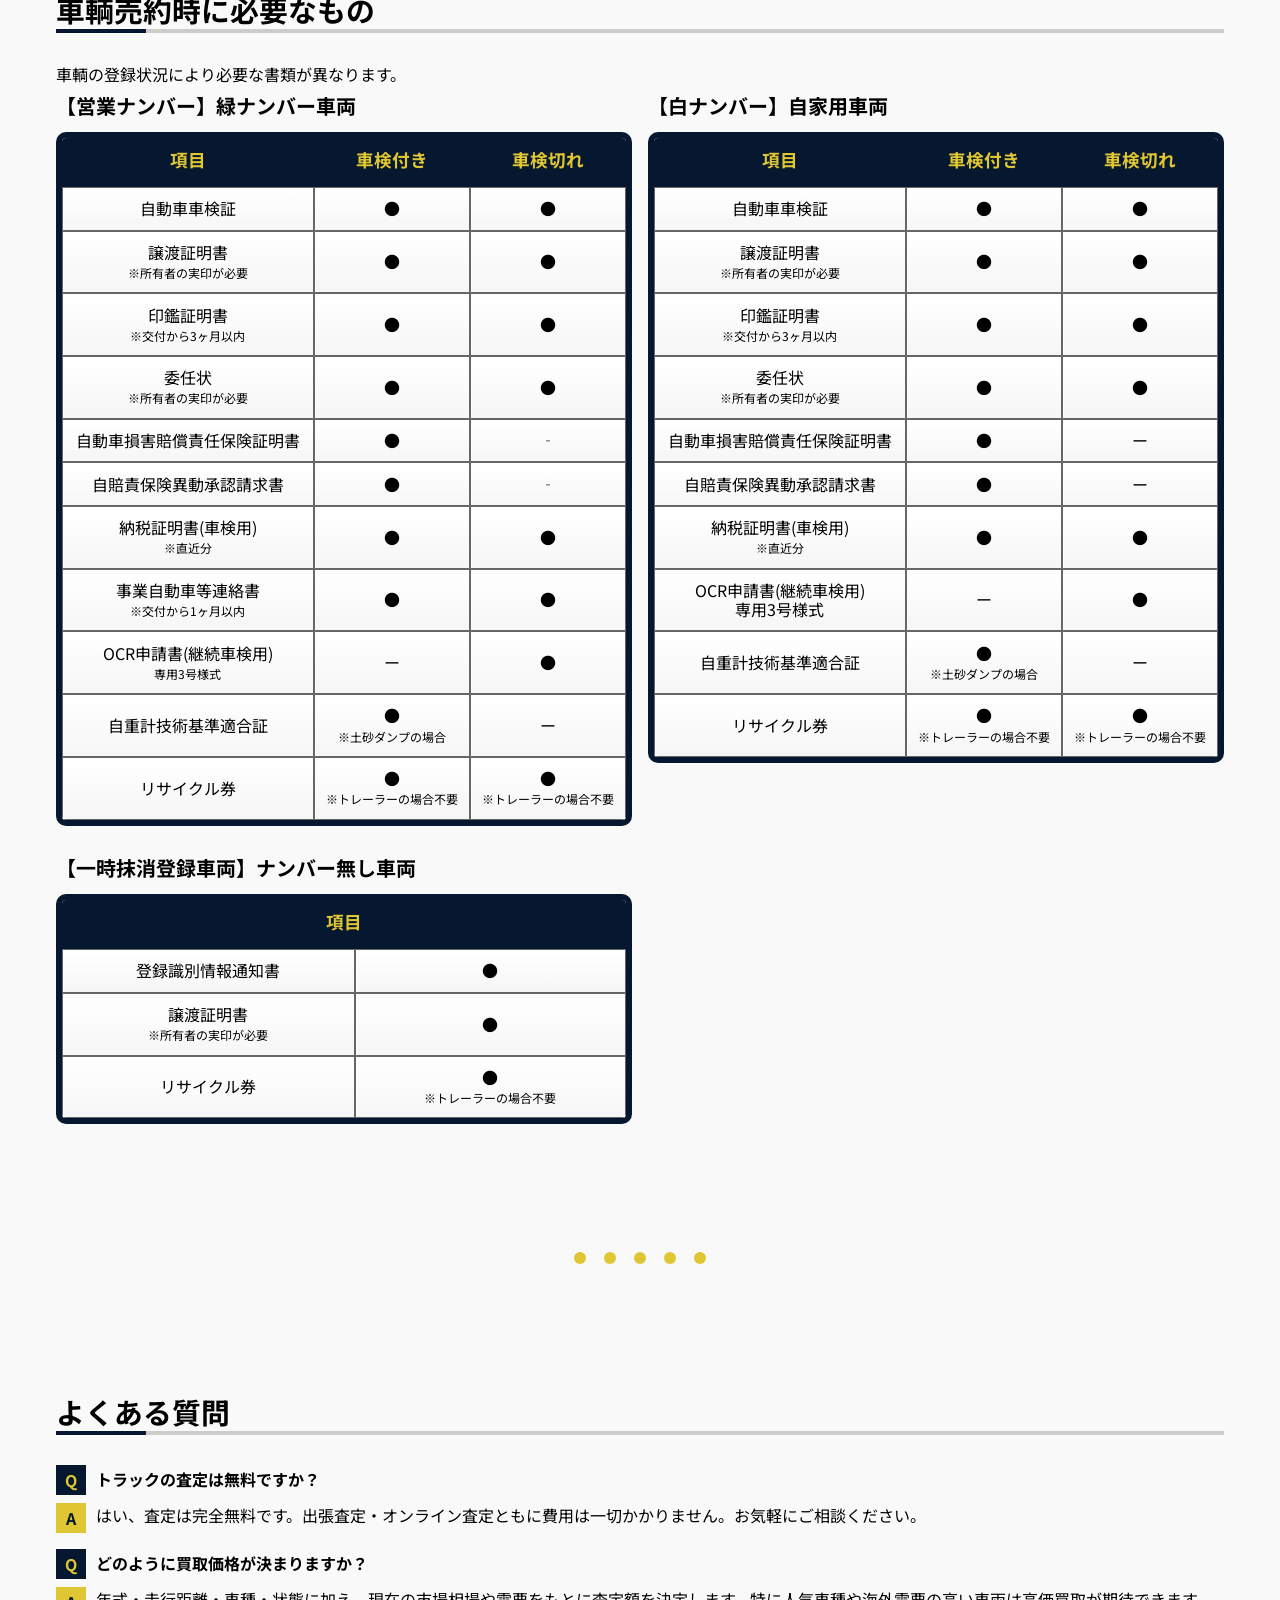
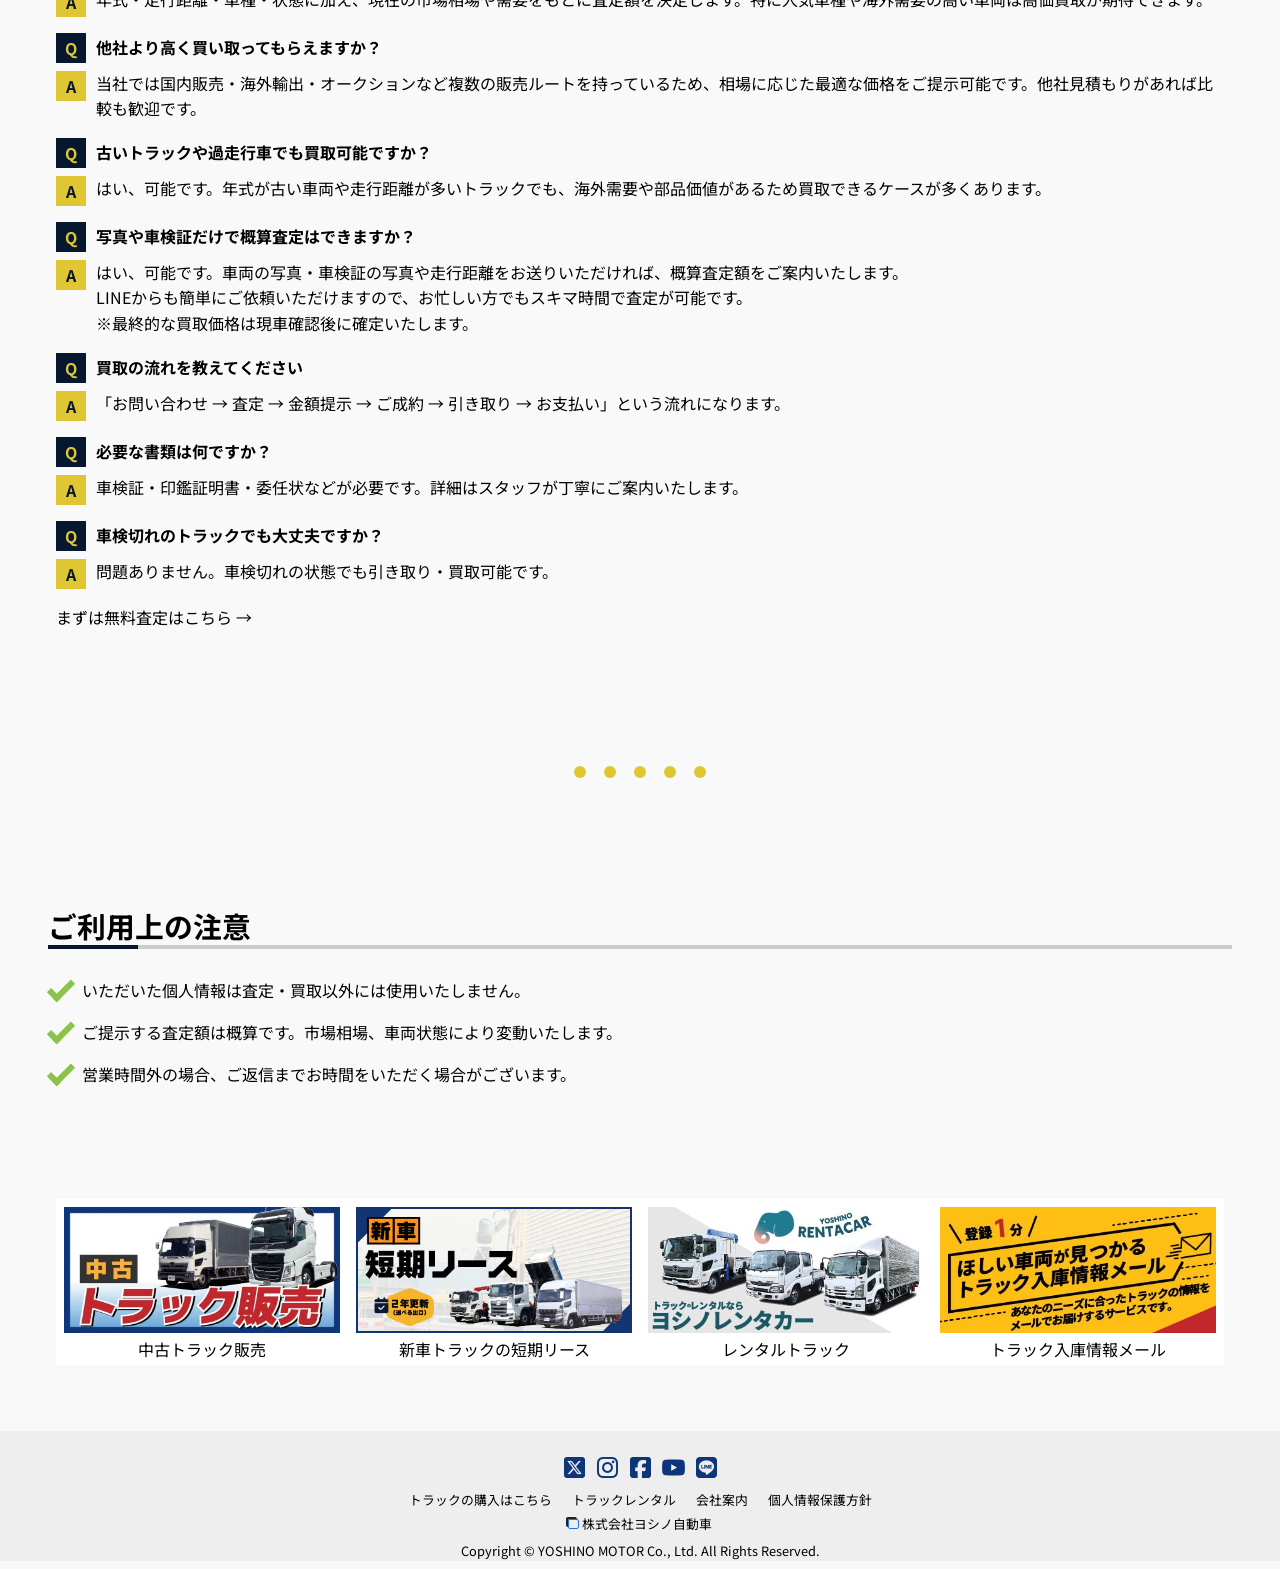
==== commit 86f1dd53: "Add files via upload" ====
--- a/index.html
+++ b/index.html
@@ -492,37 +492,37 @@
     <section class="service-faq px-2 py-3 js-scrollIn maxw-1200" id="faq">
       <h2 class="border-b">よくある質問</h2>
       <dl>
-        <dt>納車までにどのくらい時間がかかりますか？</dt>
-        <dd>車両の準備には最短約14日かかります。お急ぎの場合は、事前にご相談ください。</dd>
-        <dt>中途解約は可能ですか？また、解約した場合はどうなりますか？</dt>
-        <dd>原則として中途解約はできません。</dd>
-        <dt>保険の加入について教えてください。</dt>
-        <dd>任意保険および車両保険はお客様にてご加入いただきます。車両保険の金額については、別途ご案内いたします。</dd>
-        <dt>登録や納車の手続きはどのように行いますか？</dt>
-        <dd>必要書類をご用意いただければ、弊社にて登録手続きを行います。</dd>
-        <dt>何ヶ月まで利用できますか？</dt>
+        <dt>トラックの査定は無料ですか？</dt>
+        <dd>はい、査定は完全無料です。出張査定・オンライン査定ともに費用は一切かかりません。お気軽にご相談ください。</dd>
+        <dt>どのように買取価格が決まりますか？</dt>
+        <dd>年式・走行距離・車種・状態に加え、現在の市場相場や需要をもとに査定額を決定します。特に人気車種や海外需要の高い車両は高価買取が期待できます。</dd>
+        <dt>他社より高く買い取ってもらえますか？</dt>
+        <dd>当社では国内販売・海外輸出・オークションなど複数の販売ルートを持っているため、相場に応じた最適な価格をご提示可能です。他社見積もりがあれば比較も歓迎です。</dd>
+        <dt>古いトラックや過走行車でも買取可能ですか？</dt>
+        <dd>はい、可能です。年式が古い車両や走行距離が多いトラックでも、海外需要や部品価値があるため買取できるケースが多くあります。</dd>
+        <dt>写真や車検証だけで概算査定はできますか？</dt>
         <dd>
-          最長12ヶ月のサービスです。契約満了時には、同じ車両の購入もしくは返却となります。<br>
-          詳しくは弊社スタッフまでご相談ください。</dd>
-        <dt>月額費用以外に発生する費用はありますか？</dt>
-        <dd>任意保険（車両保険）はお客様のご負担となります。また、消耗品交換などの整備費用はお客様負担となります。</dd>
-        <dt>返却方法を教えてください。</dt>
-        <dd>
-          返却は、以下のいずれかの方法をお選びいただけます。<br>
-          お客様ご自身で弊社ヤードへご返却、もしくは別途陸送費をご負担いただき、弊社にて陸送手配いたします。</dd>
+          はい、可能です。車両の写真・車検証の写真や走行距離をお送りいただければ、概算査定額をご案内いたします。<br>
+          LINEからも簡単にご依頼いただけますので、お忙しい方でもスキマ時間で査定が可能です。<br>
+          ※最終的な買取価格は現車確認後に確定いたします。<br>
+        </dd>
+        <dt>買取の流れを教えてください</dt>
+        <dd>「お問い合わせ → 査定 → 金額提示 → ご成約 → 引き取り → お支払い」という流れになります。</dd>
+        <dt>必要な書類は何ですか？</dt>
+        <dd>車検証・印鑑証明書・委任状などが必要です。詳細はスタッフが丁寧にご案内いたします。</dd>
+        <dt>車検切れのトラックでも大丈夫ですか？</dt>
+        <dd>問題ありません。車検切れの状態でも引き取り・買取可能です。</dd>
       </dl>
+      <p>まずは無料査定はこちら →</p>
     </section>
     <div class="spacer"></div>
     <section class="service-announce px-1 py-3 js-scrollIn maxw-1200" id="announce">
       <h2 class="border-b">ご利用上の注意</h2>
       <ul>
-        <li>車内は禁煙です。</li>
-        <li>日常点検を実施してください。</li>
-        <li>車両の安全な運行のため、使用前に必ず点検を行ってください。</li>
-        <li>車両返却時は原状回復が必要です。（経年劣化を除く） 返却時に損傷が確認された場合は、修理費用をご負担いただくことがあります。</li>
-        <li>消耗品交換・整備費用はお客様負担となります。 タイヤ、ブレーキパッドなどの消耗品は適宜交換をお願いいたします。</li>
+        <li>いただいた個人情報は査定・買取以外には使用いたしません。</li>
+        <li>ご提示する査定額は概算です。市場相場、車両状態により変動いたします。</li>
+        <li>営業時間外の場合、ご返信までお時間をいただく場合がございます。</li>
       </ul>
-      <p class="mt-5">安全かつ快適にご利用いただくため、ルールを遵守の上、ご使用をお願いいたします。</p>
     </section>
     <section class="other-content px-2 pb-2 maxw-1200">
       <div class="swiper slider">
--- a/css/style.css
+++ b/css/style.css
@@ -871,7 +871,7 @@
 }
 .satei-type .line-inquiry img, .satei-type .form-inquiry img {
   width:auto;
-  max-width:120px;
+  max-width:100px;
   height:auto;
   max-height:120px;
   margin:auto;
@@ -879,7 +879,7 @@
 .satei-type .line-inquiry .inquiry-txt, .satei-type .form-inquiry .inquiry-txt {
   flex:1 1 300px;
 }
-.satei-type .line-inquiry span, .satei-type .form-inquiry span {
+.satei-type .line-inquiry .inquiry-txt span, .satei-type .form-inquiry .inquiry-txt span {
   font-size:14px;
 }
 .satei-type .line-inquiry h2, .satei-type .form-inquiry h2 {
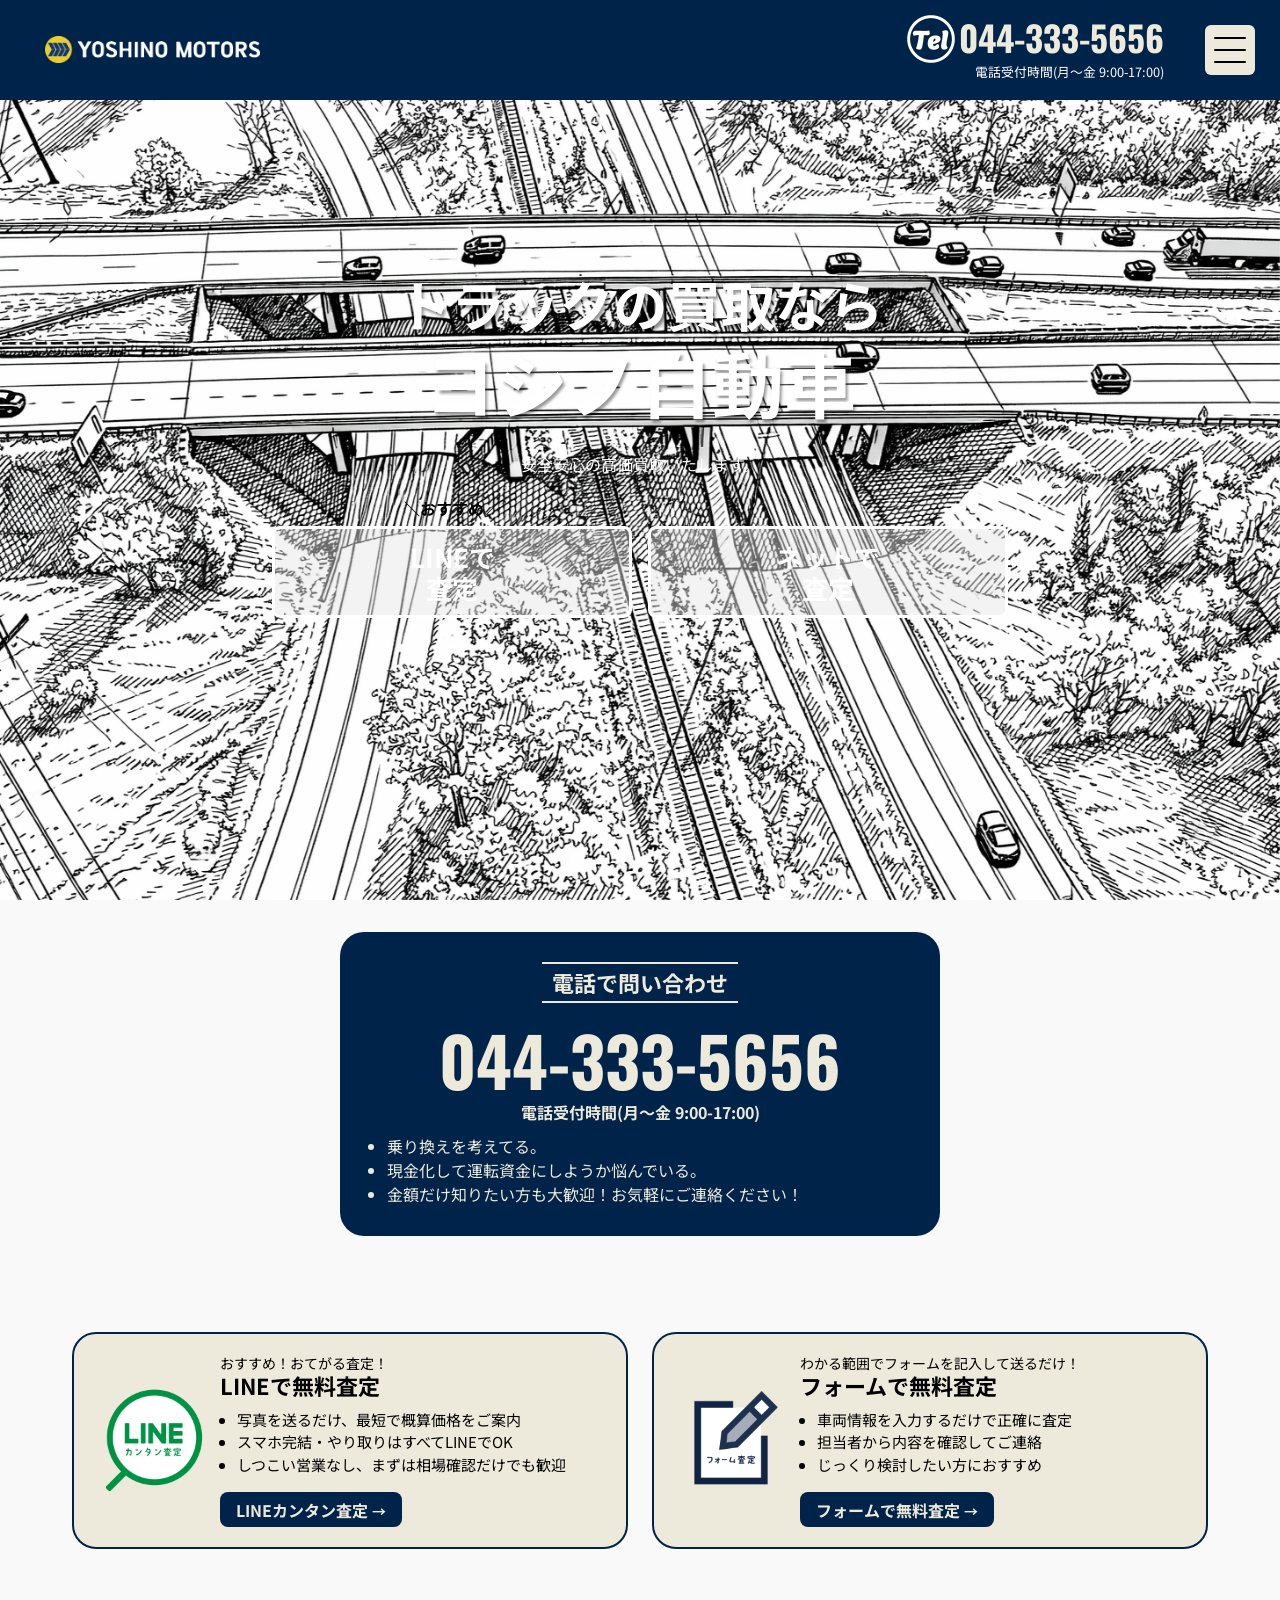
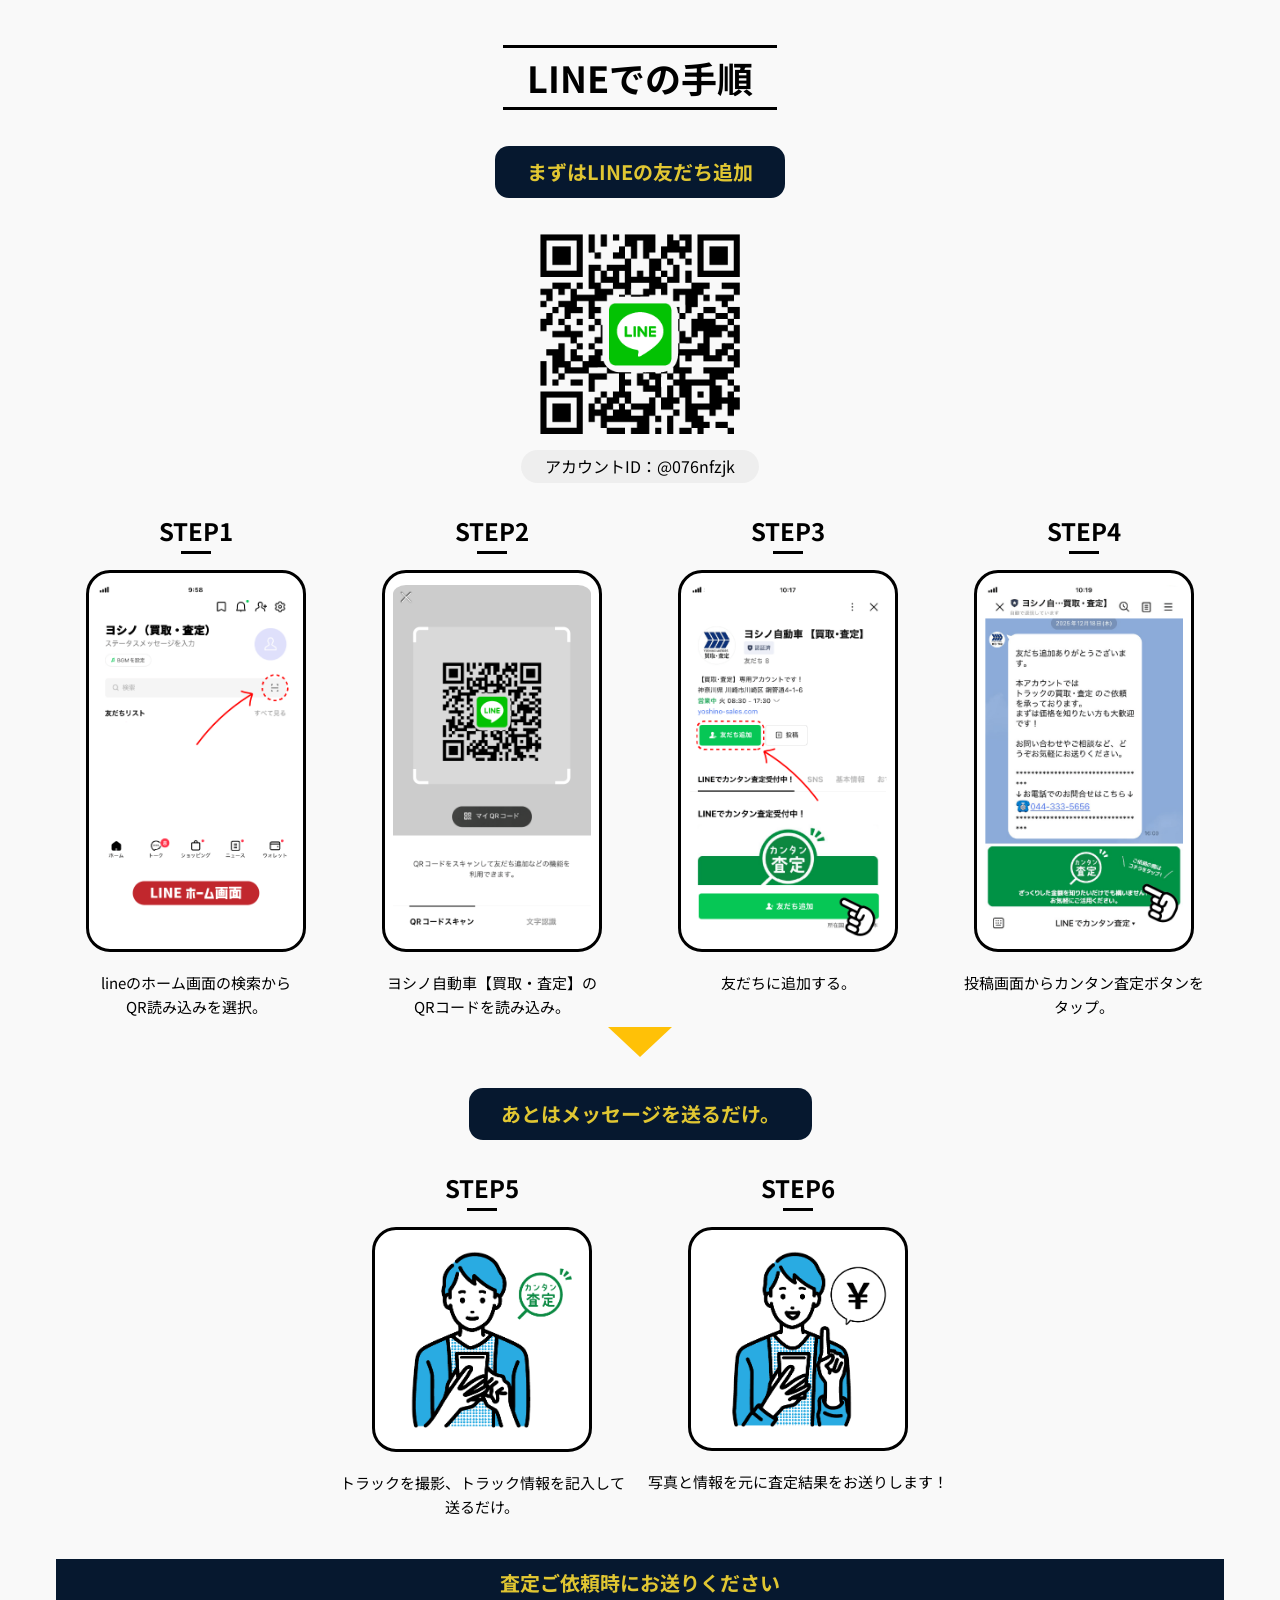
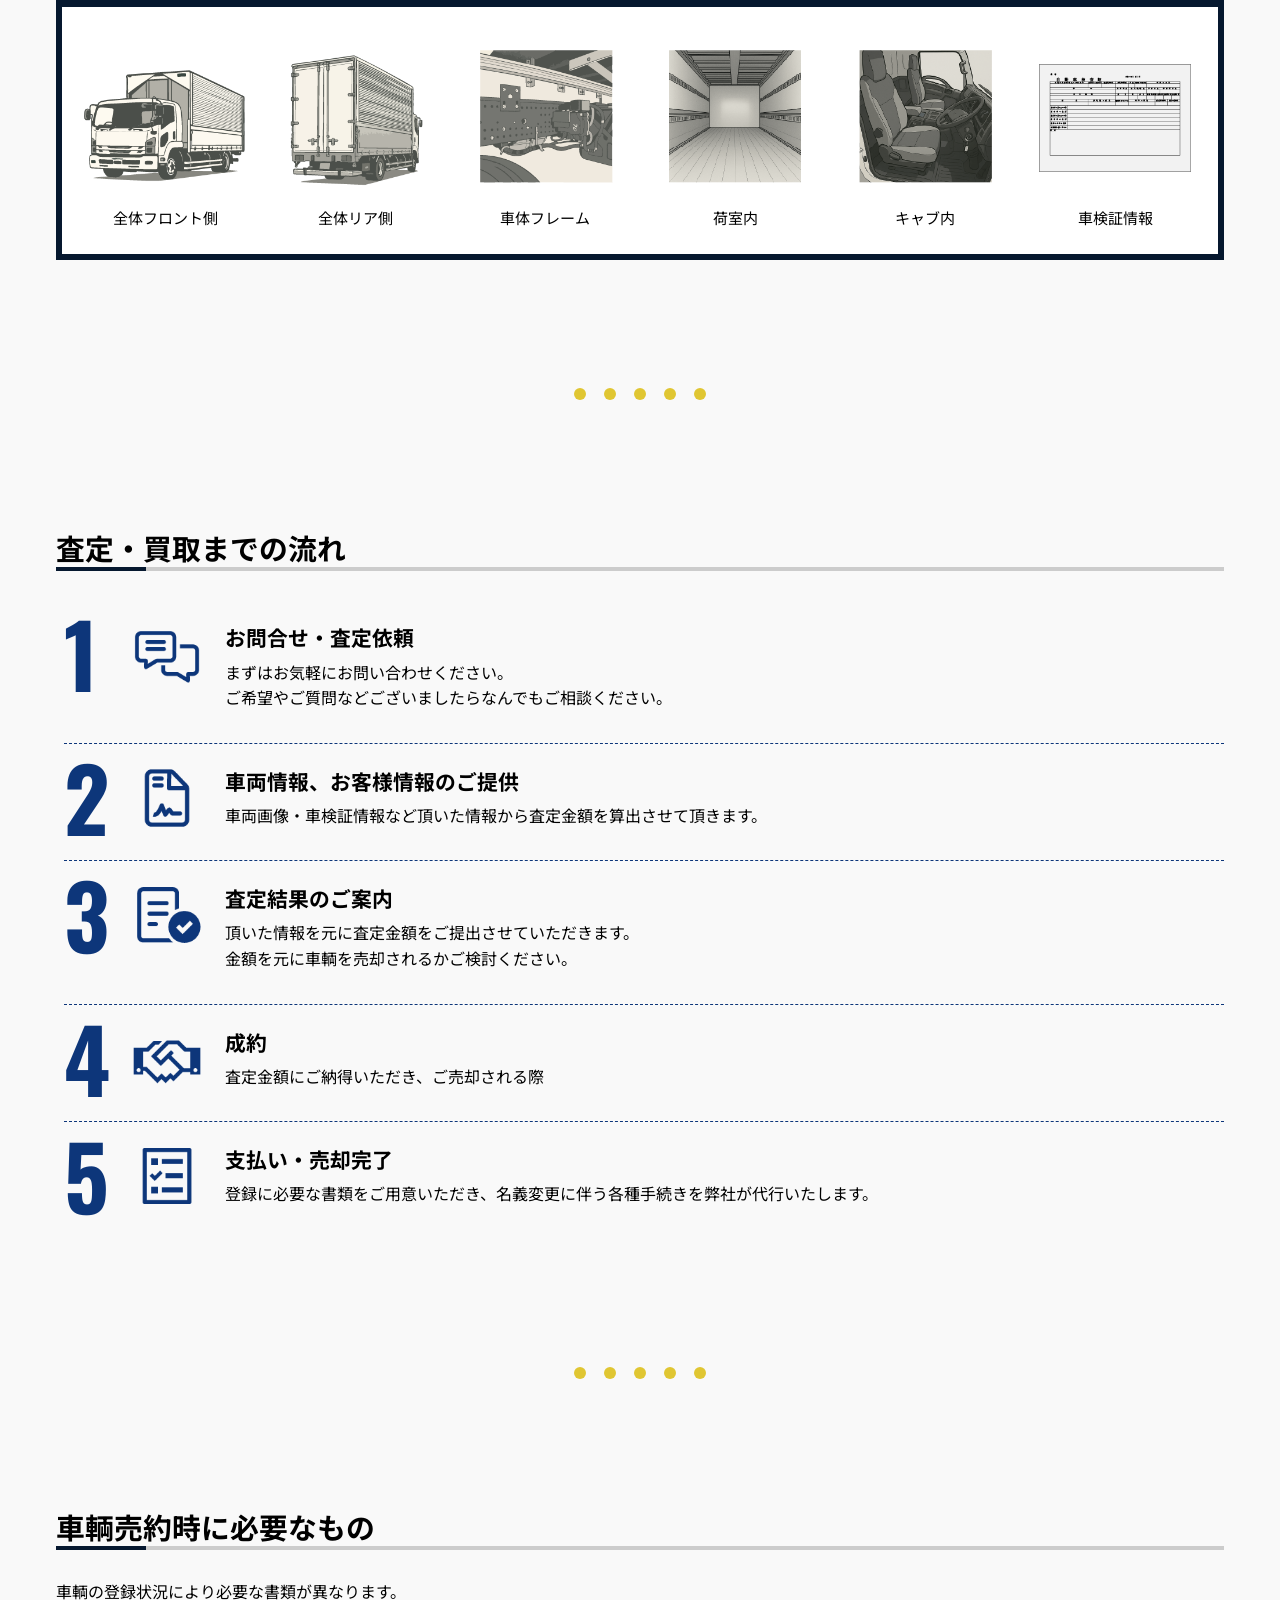
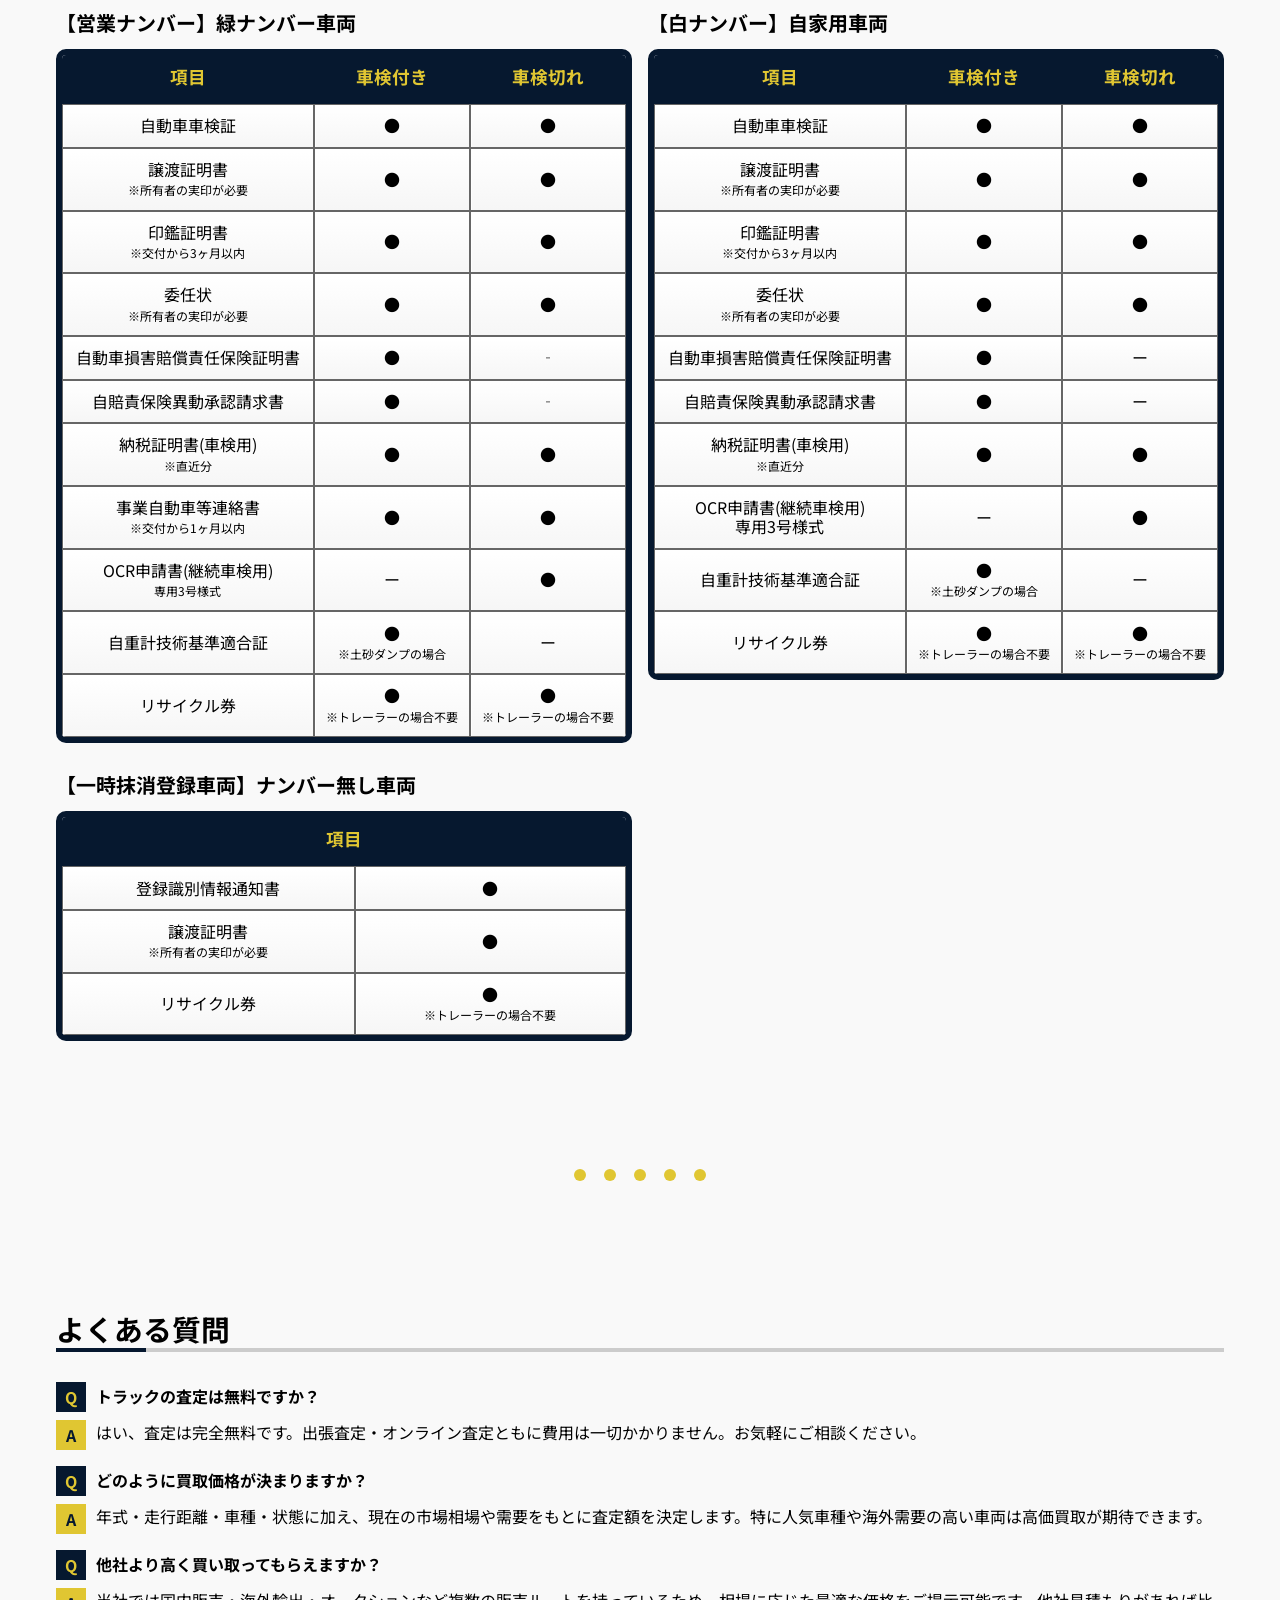
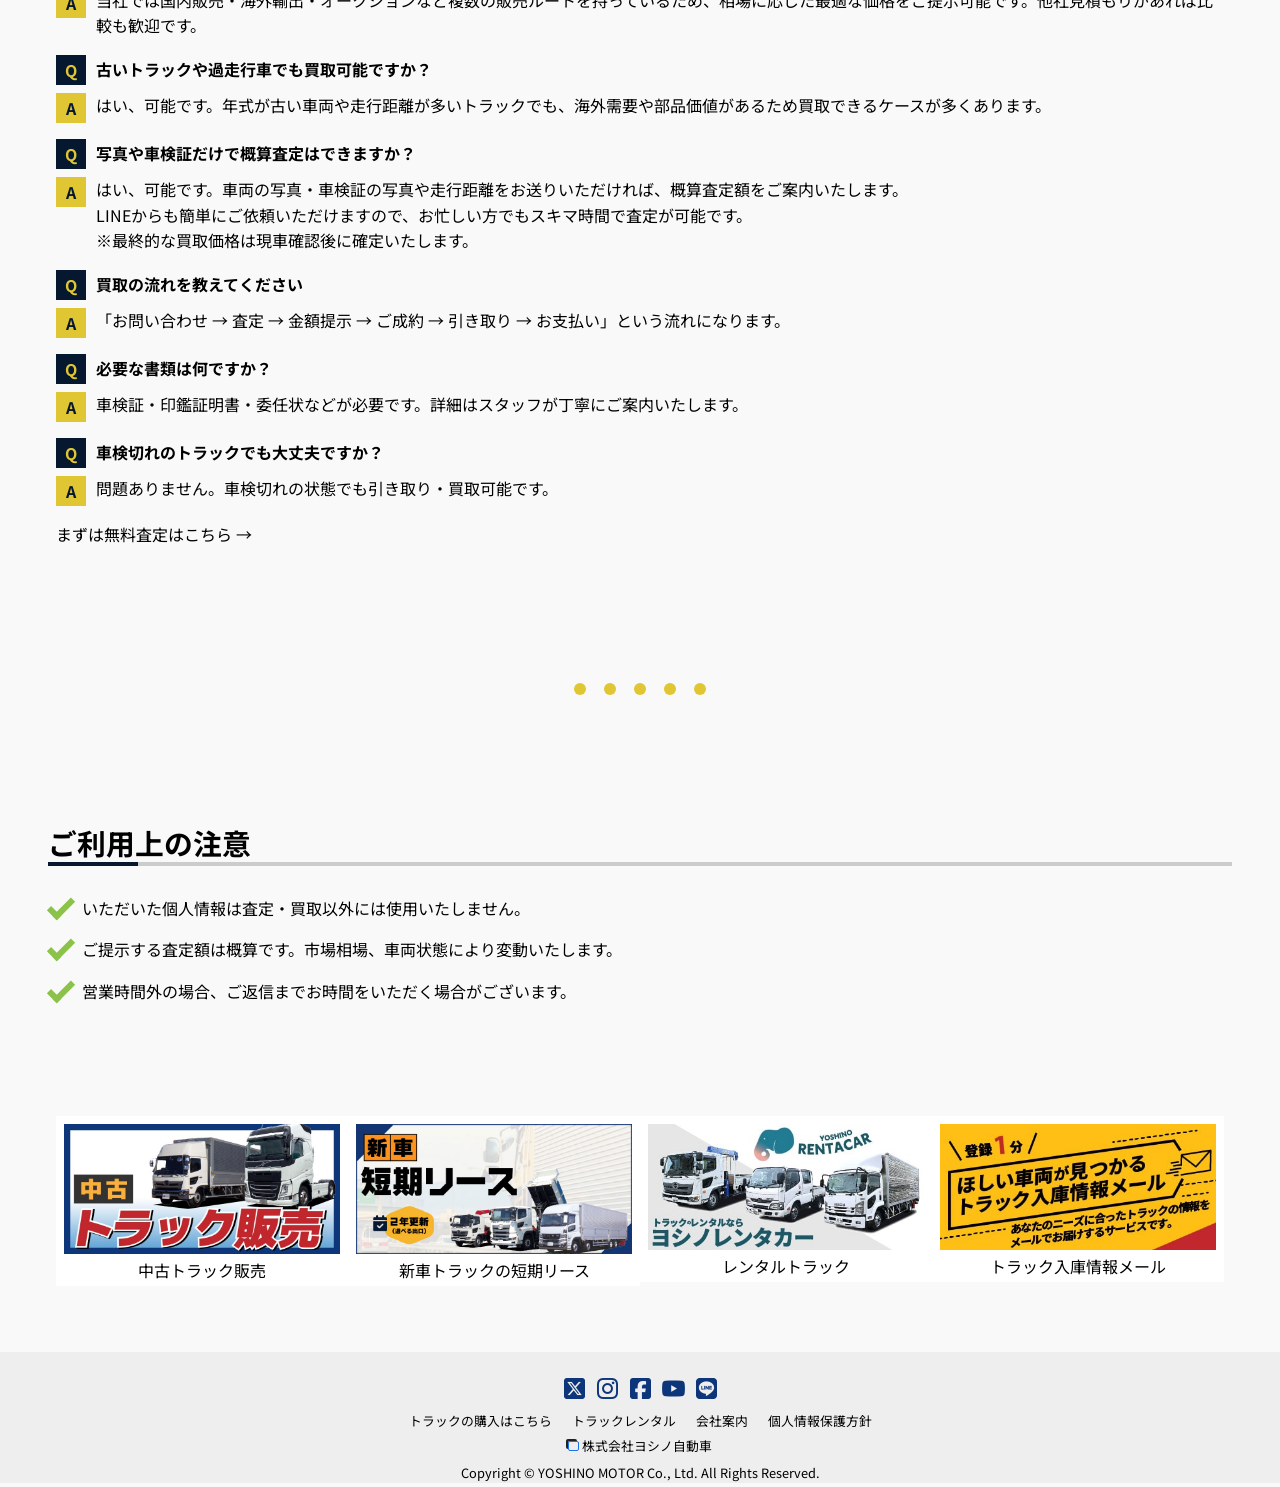
==== commit 654d5c37: "Add files via upload" ====
--- a/index.html
+++ b/index.html
@@ -128,8 +128,10 @@
           <span>電話受付時間 月～金 9:00-17:00</span>
           <span>お気軽にお問合せください。</span>
         </div>
-        <div class="tri-btn"><a href="#line-satei" class="cls-btn2">LINEで査定 →</a></div>
-        <div class="tri-btn"><a href="#net-satei" class="cls-btn2">ネットで査定 →</a></div>
+        <div class="nav-satei-btns">
+          <div class="tri-btn"><a href="#line-satei" target="_blank" rel="noopener noreferrer"><i class="icon-spn-nav-line"></i>LINEで査定 →</a></div>
+          <div class="tri-btn"><a href="#net-satei" target="_blank" rel="noopener noreferrer"><i class="icon-spn-nav-form"></i>ネットで査定 →</a></div>
+        </div>
         <p>ヘルプ</p>
         <ul class="nav-details">
           <li><a href="#howto" class="cls-btn"><i class="icon-spn-nav-howto"></i>LINE査定の解説</a></li>
@@ -156,8 +158,8 @@
           安全安心の高価買取いたします。
         </p>
         <div class="satei-btns">
-          <a href="https://page.line.me/fwg4920c" target="_blank">LINEで<br>査定</a>
-          <a href="" target="_blank">ネットで<br>査定</a>
+          <a href="https://page.line.me/fwg4920c" target="_blank" rel="noopener noreferrer" class="btn-satei-line">LINEで<br>査定</a>
+          <a href="" target="_blank" rel="noopener noreferrer" class="btn-satei-form">ネットで<br>査定</a>
         </div>
       </div>
     </section>
@@ -184,7 +186,7 @@
             <li>スマホ完結・やり取りはすべてLINEでOK</li>
             <li>しつこい営業なし、まずは相場確認だけでも歓迎</li>
           </ul>
-          <a href="https://line.me/ti/p/@076nfzjk">LINEカンタン査定 <span>→</span></a>
+          <a href="https://line.me/ti/p/@076nfzjk" target="_blank" rel="noopener noreferrer">LINEカンタン査定 <span>→</span></a>
         </div>
       </div>
       <div class="form-inquiry">
@@ -205,6 +207,7 @@
       <h3>まずはLINEの友だち追加</h3>
       <img class="line-qr" src="images/line-qr.png" alt="lineのQRコード" width="261" height="261">
       <p class="line-id">アカウントID：@076nfzjk</p>
+      <a href="https://line.me/ti/p/@076nfzjk" target="_blank" rel="noopener noreferrer"></a>
       <ul class="first-step">
         <li>
           <h4>STEP1</h4>
--- a/css/style.css
+++ b/css/style.css
@@ -213,7 +213,7 @@
   position:absolute;
   border-radius:10px;
   transition:.5s ease-in-out;
-  box-shadow: 1px 3px 0 #ff5722;
+  box-shadow: 1px 3px 0 #e9cc2c;
 }
 .spn-hum span:nth-of-type(1) { top:12px; left:9px;}
 .spn-hum span:nth-of-type(2) { top:24px; left:9px;}
@@ -324,46 +324,22 @@
   line-height:1.3;
   font-size:.9rem;
 }
-.spn-header-nav .spn-nav-category div {
-  font-weight:700;
-  font-size:1rem;
-  margin-left:.5em;
-  padding-bottom:.5rem;
-  border-bottom:1px dashed #000;
-}
-.spn-header-nav .spn-nav-category ul {
+.spn-header-nav .nav-satei-btns, .spn-header-nav ul.nav-details {
+  margin:1rem 0;
   display:flex;
   flex-flow:row wrap;
-  margin-bottom:.5rem;
-}
-
-.spn-header-nav .spn-nav-category ul li {
-  width: calc((100% - 10px) / 3);
-  padding:3px;
-  text-align:center;
-  font-size:.8rem;
-}
-.spn-header-nav .spn-nav-category ul li:not(:nth-of-type(3n-2)) { margin-left:5px;}
-.spn-header-nav .spn-nav-category ul li img {
-  width:100%;
-  margin-bottom:3px;
-}
-
-.spn-header-nav ul.nav-details {
-  margin:1rem 0;
-  display:flex;
-  flex-flow:row wrap;
-}
-.spn-header-nav ul.nav-details li {
+}
+
+.spn-header-nav .nav-satei-btns div, .spn-header-nav ul.nav-details li {
   display:block;
   width:calc((100% - 10px) / 2);
   margin-bottom:6px;
 }
 
-.spn-header-nav ul.nav-details li:nth-of-type(2n) {
+.spn-header-nav .nav-satei-btns div:nth-of-type(2), .spn-header-nav ul.nav-details li:nth-of-type(2n) {
   margin-left:10px;
 }
-.spn-header-nav ul.nav-details li a {
+.spn-header-nav .nav-satei-btns a, .spn-header-nav ul.nav-details li a {
   border:1px solid #ccc;
   background: -webkit-gradient(linear, left top, left bottom, color-stop(5%, #ffffff), color-stop(100%, #f6f6f6));
     background-color: #ffffff;
@@ -375,11 +351,33 @@
   padding:6px;
   display:block;
 }
-.spn-header-nav ul.nav-details li i {
+.spn-header-nav .nav-satei-btns a {
+  border:3px solid #FF9800;
+  position:relative;
+}
+.spn-header-nav .nav-satei-btns a::before {
+  position: absolute;
+  content: "";
+  display: block;
+  border-width: 14px;
+  border-color: #FF9800 #FF9800 transparent transparent;
+  border-style: solid;
+  right: 0;
+  top: 0;
+}
+.spn-header-nav .nav-satei-btns div i, .spn-header-nav ul.nav-details li i {
   display:block;
   width:40px;
   height:40px;
   margin:0 auto 3px;
+}
+.spn-header-nav .nav-satei-btns a i.icon-spn-nav-line {
+  background:url(../images/line-satei.png) no-repeat;
+  background-size:100%;
+}
+.spn-header-nav .nav-satei-btns a i.icon-spn-nav-form {
+  background:url(../images/form-inquiry.png) no-repeat;
+  background-size:100%;
 }
 .spn-header-nav ul.nav-details li i.icon-spn-nav-howto {
   background:url(../images/icon/spn-howto.png) no-repeat;
@@ -766,7 +764,7 @@
   flex-wrap:nowrap;
   gap:16px;
   justify-content:center;
-  padding:8px;
+  padding:40px 8px 8px;
 }
 .main-banner .main-message .satei-btns a {
   display:block;
@@ -783,7 +781,20 @@
   line-height:1.2;
   border:3px solid #fff;
 }
-
+.main-banner .main-message .satei-btns a.btn-satei-line {
+  position:relative;
+}
+.main-banner .main-message .satei-btns a.btn-satei-line::before {
+  position:absolute;
+  top:-30px;
+  left:50%;
+  content:"＼おすすめ／";
+  display:block;
+  font-size:1rem;
+  font-weight:700;
+  transform:translateX(-50%);
+  color:#000;
+}
 .main-banner .main-message h2 {
   font-size:1.5rem;
   display;flex;
@@ -945,7 +956,7 @@
 .line-step img.line-qr {
   display:block;
   margin: 0 auto 16px;
-  width:200px;
+  width:150px;
   height:auto;
 }
 .line-step p.line-id {
@@ -982,7 +993,7 @@
   background: #fff;
   border-radius: 24px;
   margin-bottom: 18px;
-  max-width:250px;
+  max-width:220px;
 }
 .line-step ul li p {
   font-size:15px;
@@ -1014,6 +1025,12 @@
   display:grid;
   grid-template-columns:repeat(auto-fit, minmax(100px, 1fr));
   margin:24px 16px 16px;
+}
+
+@media screen and (min-width: 400px) {
+  .line-step img.line-qr {
+    width:200px;
+  }
 }
 
 .service-howto ol { counter-reset:number; padding-left:.5rem;}
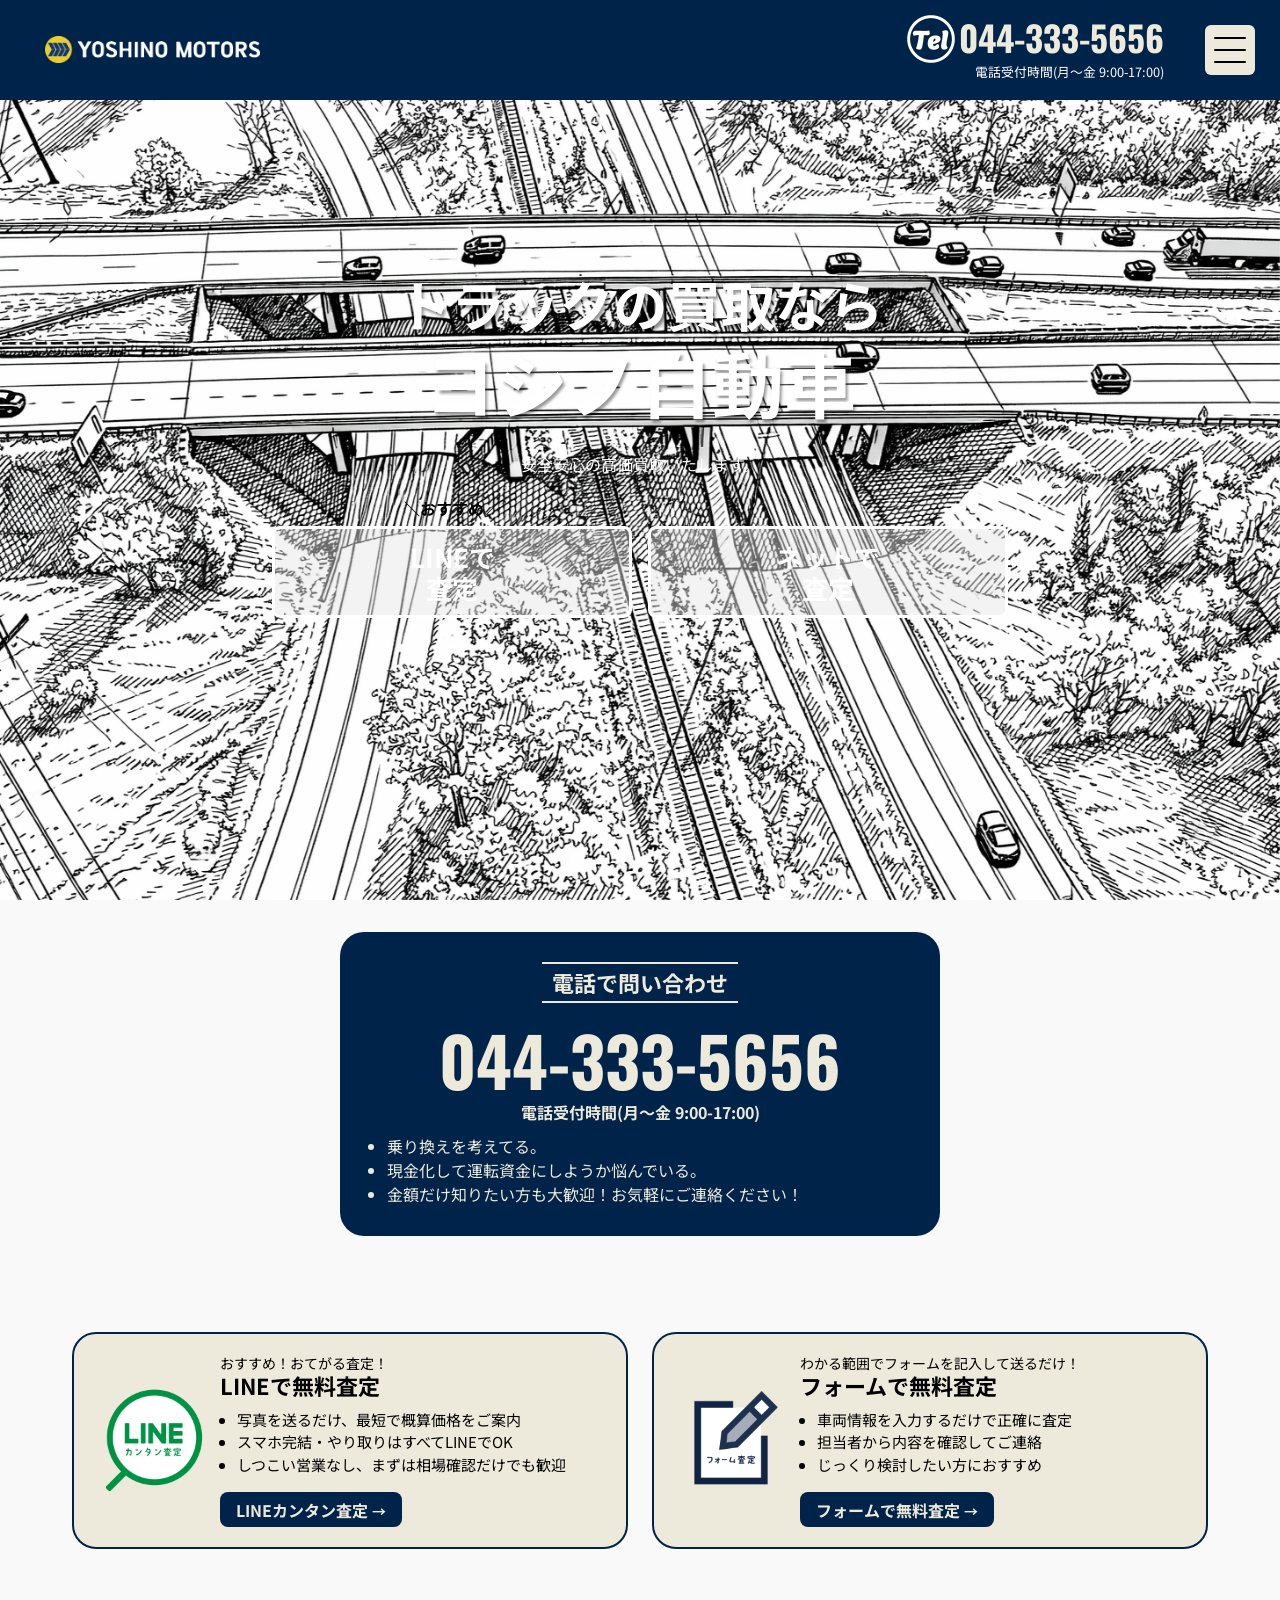
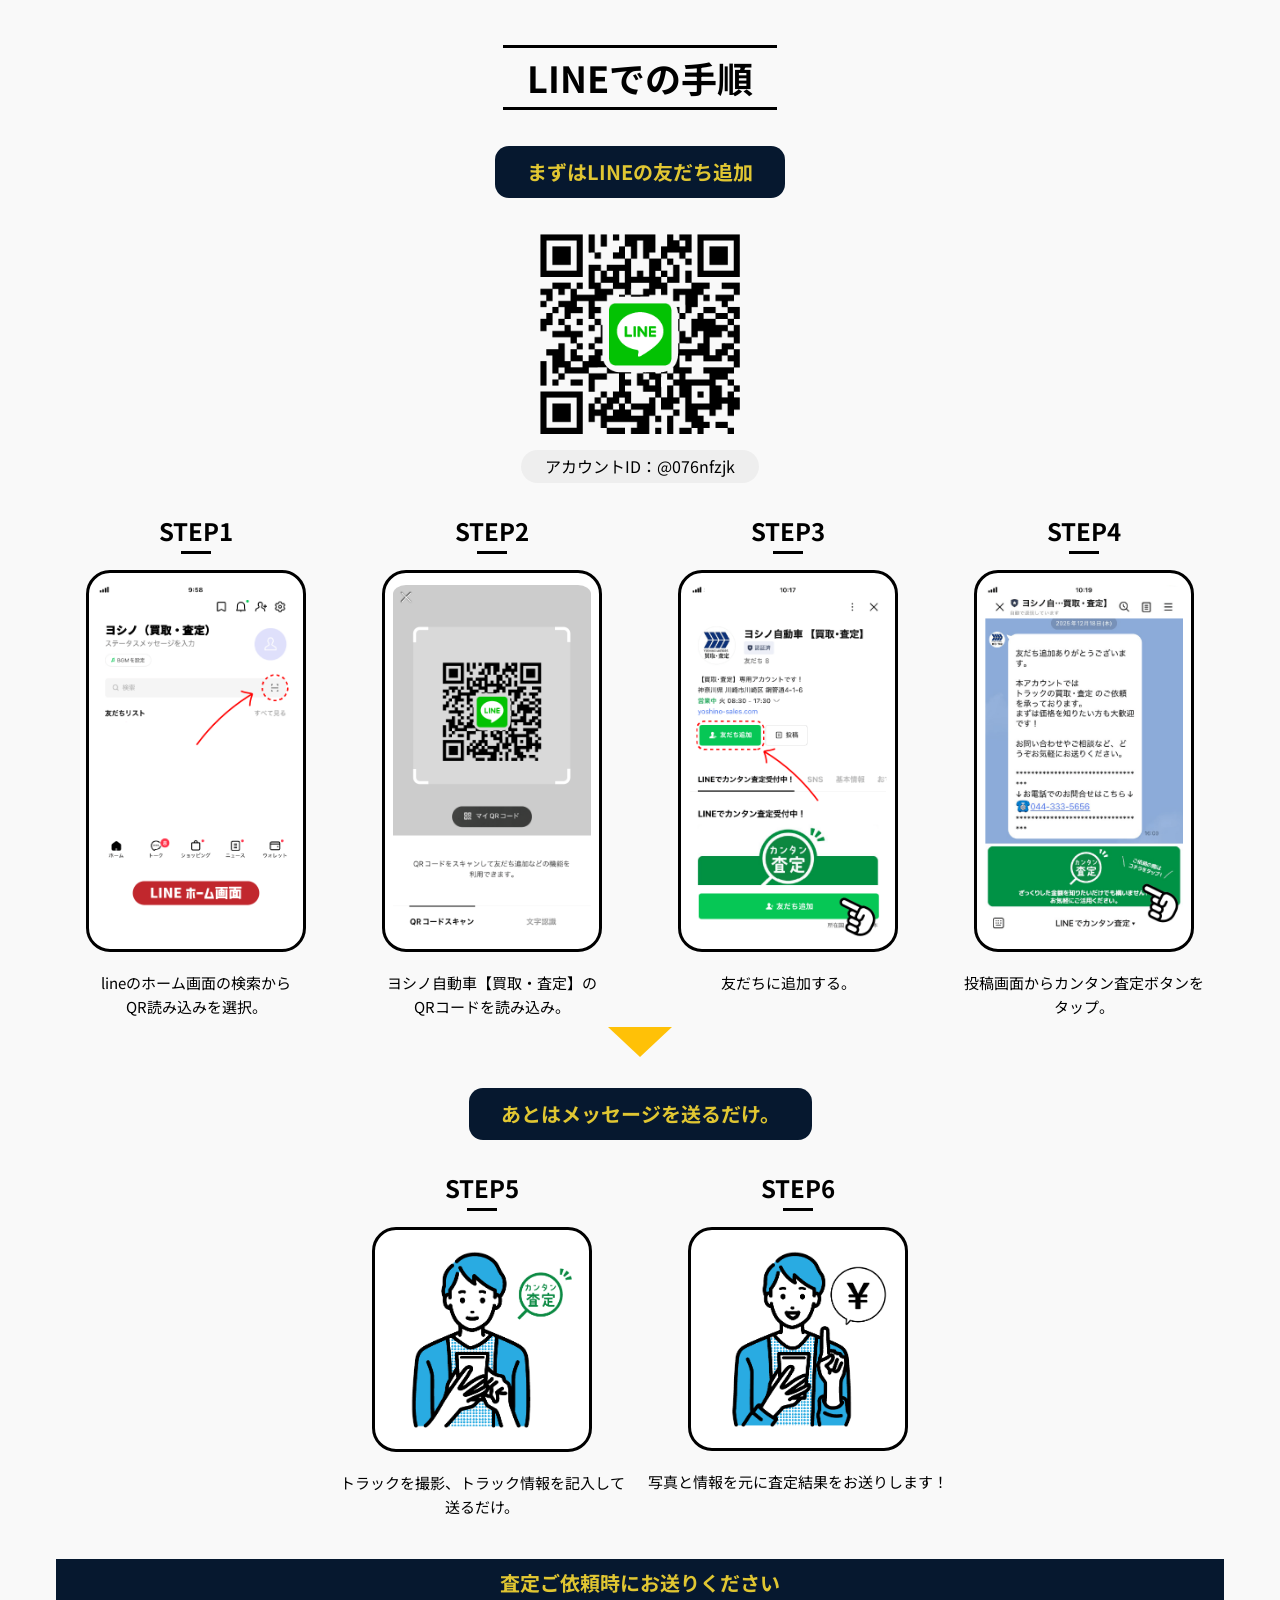
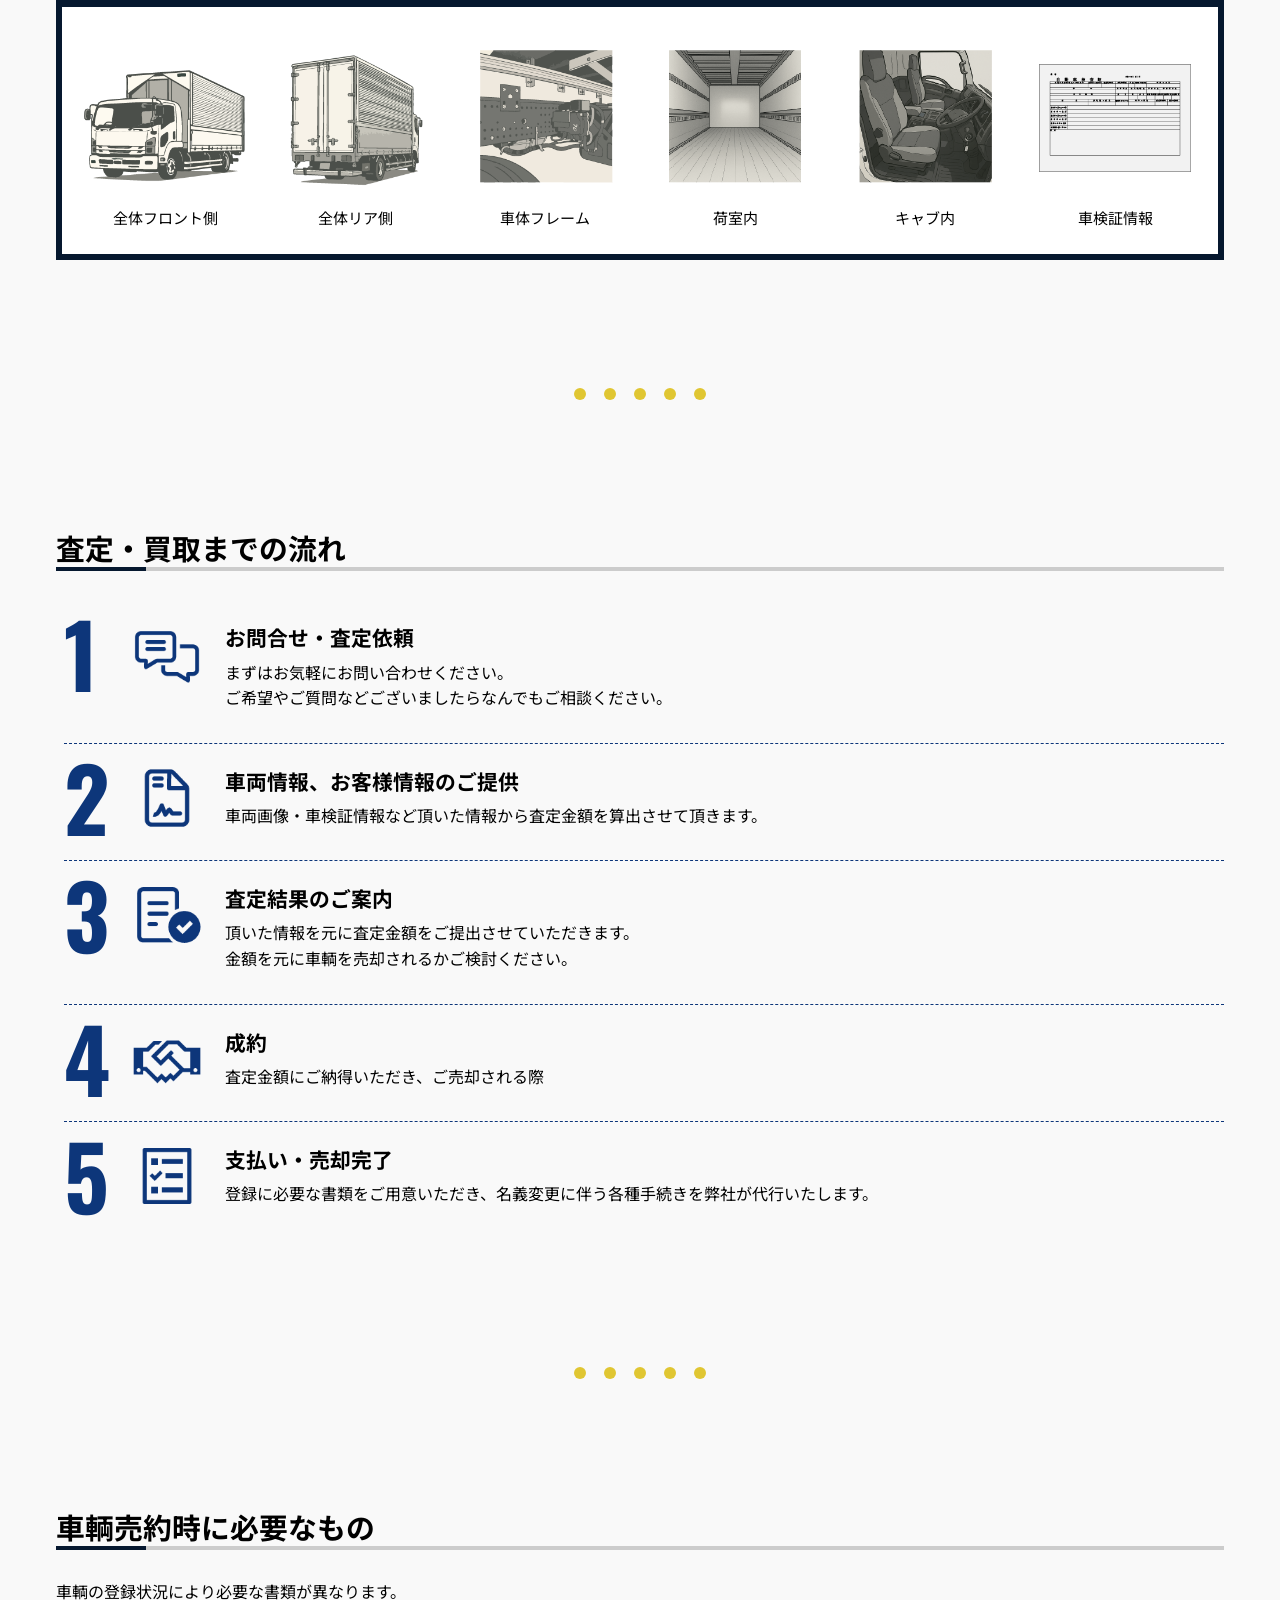
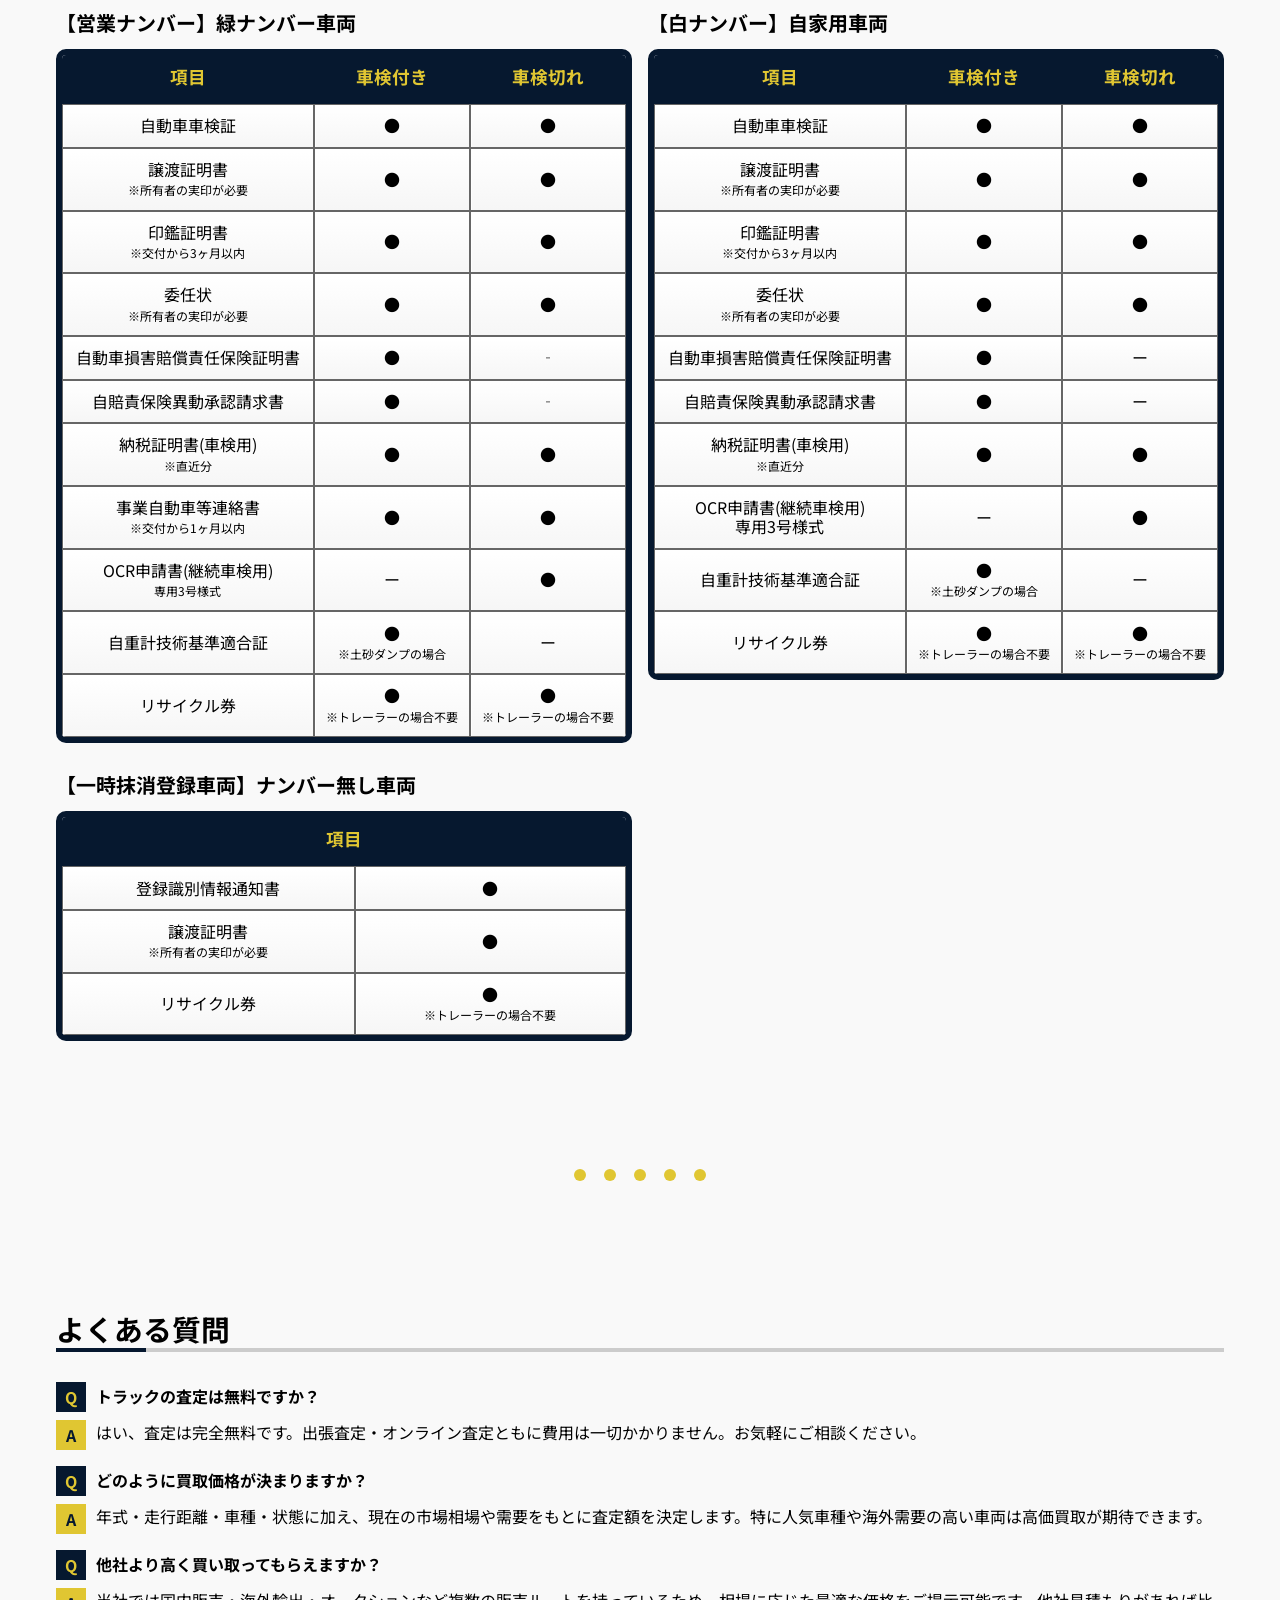
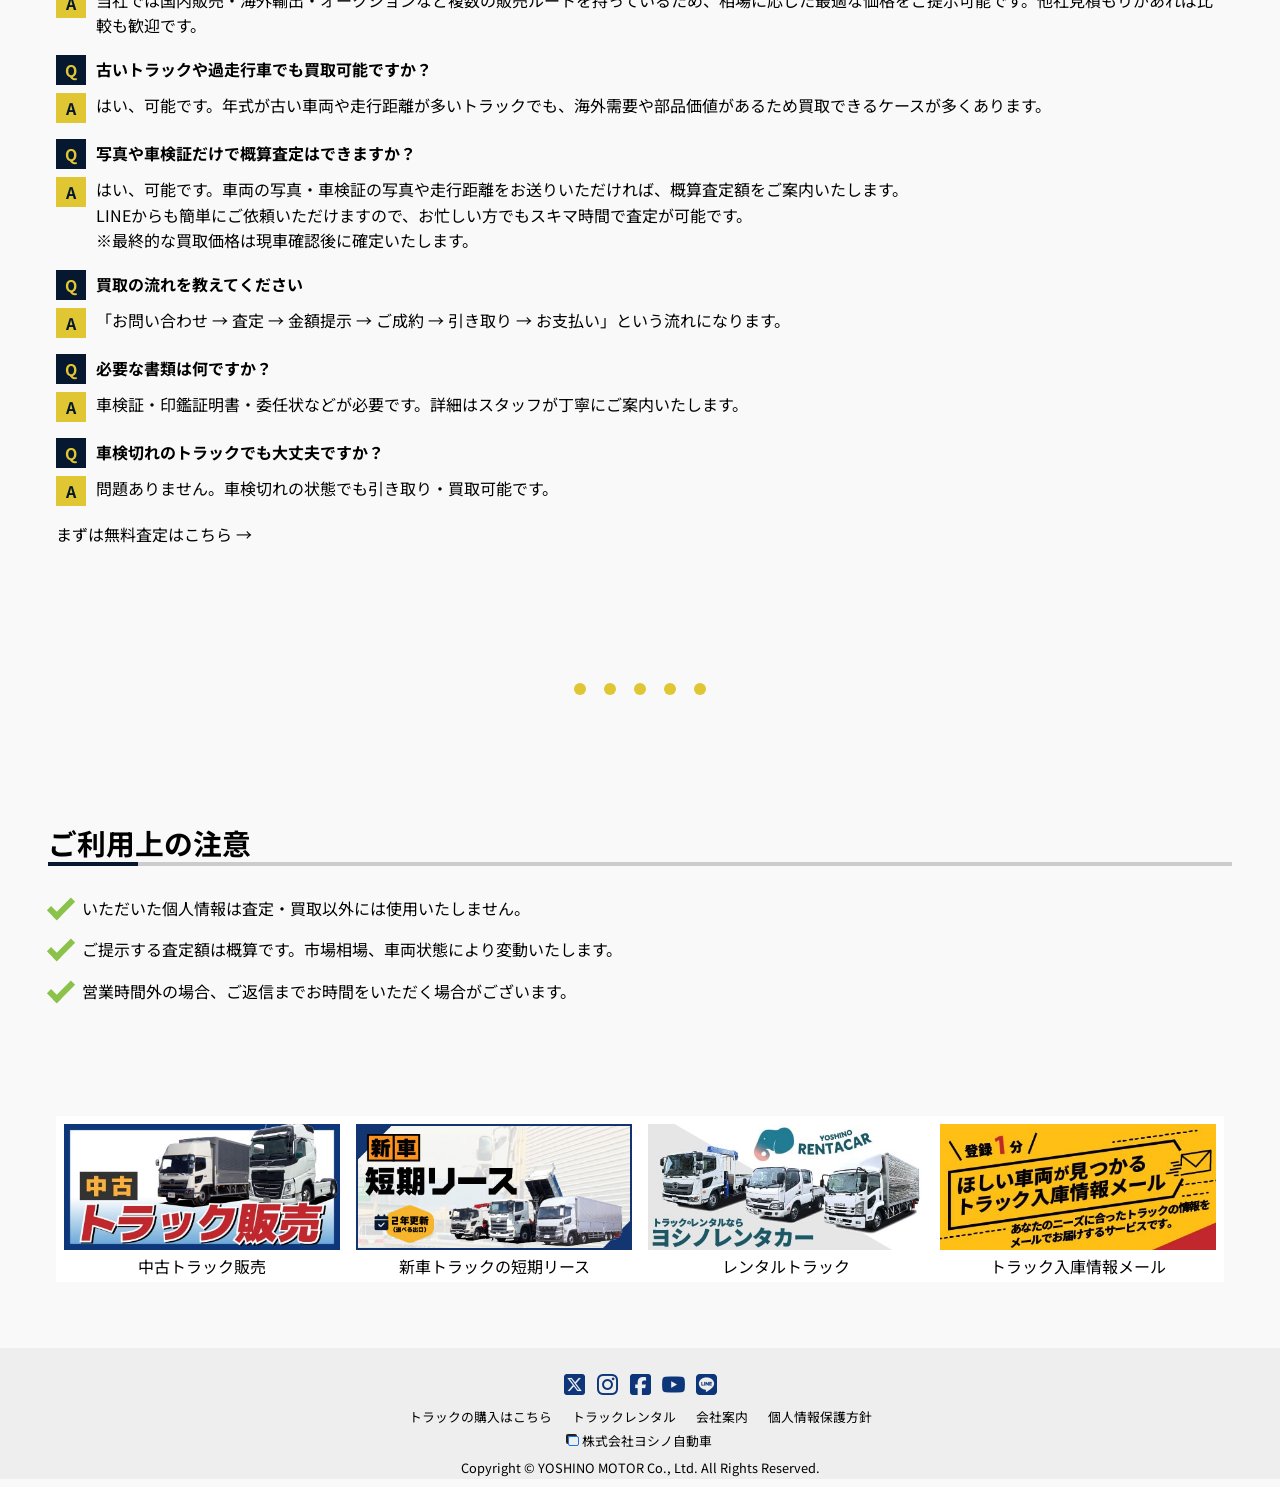
==== commit f47bd534: "Add files via upload" ====
--- a/index.html
+++ b/index.html
@@ -30,12 +30,6 @@
 <style>
   @import url('https://fonts.googleapis.com/css2?family=Noto+Sans+JP:wght@100..900&family=Oswald:wght@200..700&display=swap');
 </style>
-
-<!-- Google Tag Manager (noscript) -->
-<noscript><iframe src="https://www.googletagmanager.com/ns.html?id=GTM-WTZ77JP9"
-height="0" width="0" style="display:none;visibility:hidden"></iframe></noscript>
-<!-- End Google Tag Manager (noscript) -->
-
 <script type="application/ld+json">
   {
     "@context":"http://schema.org",
@@ -68,6 +62,13 @@
     }
   }
 </script>
+<!-- Google Tag Manager -->
+<script>(function(w,d,s,l,i){w[l]=w[l]||[];w[l].push({'gtm.start':
+new Date().getTime(),event:'gtm.js'});var f=d.getElementsByTagName(s)[0],
+j=d.createElement(s),dl=l!='dataLayer'?'&l='+l:'';j.async=true;j.src=
+'https://www.googletagmanager.com/gtm.js?id='+i+dl;f.parentNode.insertBefore(j,f);
+})(window,document,'script','dataLayer','GTM-WTZ77JP9');</script>
+<!-- End Google Tag Manager -->
 <!-- Google tag (gtag.js) -->
 <script async src="https://www.googletagmanager.com/gtag/js?id=G-MP934B11TN"></script>
 <script>
@@ -79,13 +80,10 @@
   gtag('config', 'UA-17662185-2');
 </script></head>
 <body>
-<!-- Google Tag Manager -->
-<script>(function(w,d,s,l,i){w[l]=w[l]||[];w[l].push({'gtm.start':
-new Date().getTime(),event:'gtm.js'});var f=d.getElementsByTagName(s)[0],
-j=d.createElement(s),dl=l!='dataLayer'?'&l='+l:'';j.async=true;j.src=
-'https://www.googletagmanager.com/gtm.js?id='+i+dl;f.parentNode.insertBefore(j,f);
-})(window,document,'script','dataLayer','GTM-WTZ77JP9');</script>
-<!-- End Google Tag Manager -->
+<!-- Google Tag Manager (noscript) -->
+<noscript><iframe src="https://www.googletagmanager.com/ns.html?id=GTM-WTZ77JP9"
+height="0" width="0" style="display:none;visibility:hidden"></iframe></noscript>
+<!-- End Google Tag Manager (noscript) -->
 <div class="gototop">
   <a href="#" id="topButton"><i></i>TOPへ</a>
 </div>
@@ -105,8 +103,6 @@
         window.scrollTo({ top: 0, behavior: 'smooth' });
     };
 </script>
-</head>
-<body>
 <div class="gototop">
   <a href="#" id="topButton"><i></i>TOPへ</a>
 </div>
@@ -172,7 +168,7 @@
           <li>乗り換えを考えてる。</li>
           <li>現金化して運転資金にしようか悩んでいる。</li>
           <li>金額だけ知りたい方も大歓迎！お気軽にご連絡ください！</li>
-        </div>
+        </ul>
       </div>
     </section>
     <section class="satei-type px-3 py-3 js-scrollIn maxw-1200">
@@ -200,6 +196,7 @@
             <li>じっくり検討したい方におすすめ</li>
           </ul>
           <a href="#form-inquiry">フォームで無料査定 <span>→</span></a>
+        </div>
       </div>
     </section>
     <section class="line-step px-2 py-3 js-scrollIn maxw-1200">
@@ -374,7 +371,7 @@
                 <td>‐</td>
               </tr>
               <tr>
-                <td>納税証明書(車検用)<br><span><span>※直近分</span></td>
+                <td>納税証明書(車検用)<br><span>※直近分</span></td>
                 <td>●</td>
                 <td>●</td>
               </tr>
@@ -390,7 +387,7 @@
               </tr>
               <tr>
                 <td>自重計技術基準適合証</td>
-                <td>●<br><span>※土砂ダンプの場合</span> </td>
+                <td>●<br><span>※土砂ダンプの場合</span></td>
                 <td>ー</td>
               </tr>
               <tr>
